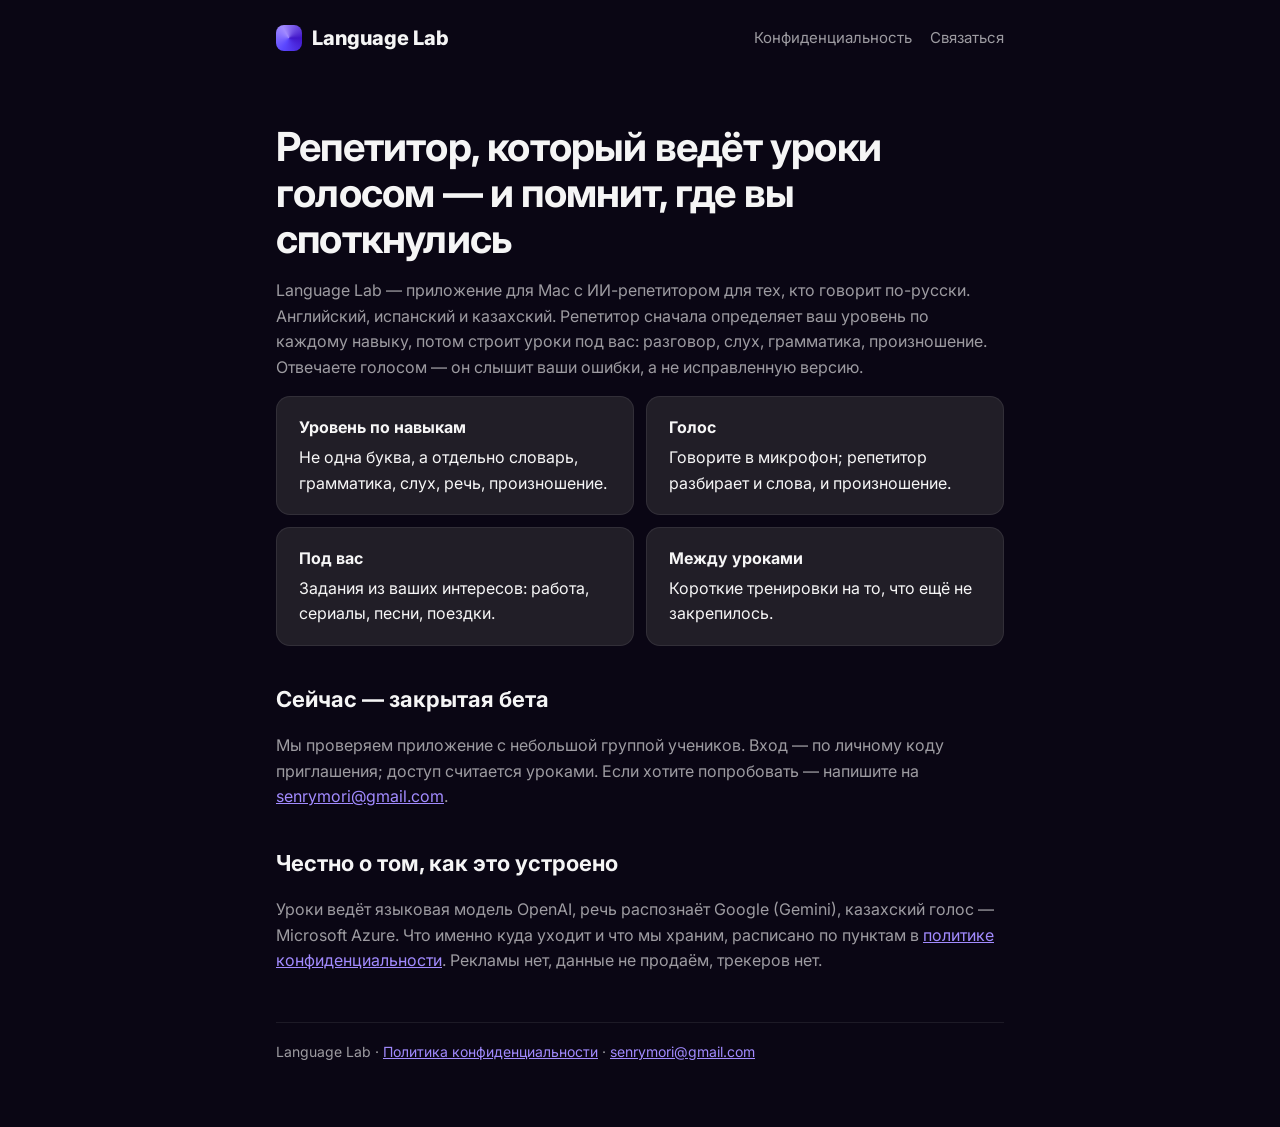
==== site/index.html @ 1368e7fe "Pages in site/ served by Cloudflare on langlab.uk (wrangler deploy): icon, link preview, 404, Google" ====
<!doctype html>
<html lang="ru">
<head>
<meta charset="utf-8">
<meta name="viewport" content="width=device-width, initial-scale=1">
<title>Language Lab — репетитор английского, испанского и казахского</title>
<meta name="description" content="Language Lab — приложение с ИИ-репетитором для тех, кто говорит по-русски: английский, испанский и казахский. Закрытая бета по приглашениям.">
<meta property="og:title" content="Language Lab">
<meta property="og:description" content="ИИ-репетитор английского, испанского и казахского для тех, кто говорит по-русски. Закрытая бета.">
<meta property="og:url" content="https://langlab.uk/">
<meta property="og:type" content="website">
<meta name="theme-color" content="#0a0614">
<link rel="icon" href="/favicon.svg" type="image/svg+xml">
<link rel="preconnect" href="https://fonts.googleapis.com">
<link href="https://fonts.googleapis.com/css2?family=Inter:wght@400;600;800&display=swap" rel="stylesheet">
<link rel="stylesheet" href="/style.css">
</head>
<body>
<div class="wrap">
<header><a class="logo" href="/"><i></i>Language Lab</a><nav><a href="/privacy">Конфиденциальность</a><a href="mailto:senrymori@gmail.com">Связаться</a></nav></header>

<h1>Репетитор, который ведёт уроки голосом — и помнит, где вы споткнулись</h1>
<p>Language Lab — приложение для Mac с ИИ-репетитором для тех, кто говорит по-русски. Английский, испанский и казахский.
Репетитор сначала определяет ваш уровень по каждому навыку, потом строит уроки под вас: разговор, слух, грамматика,
произношение. Отвечаете голосом — он слышит ваши ошибки, а не исправленную версию.</p>

<div class="grid">
  <div class="card"><b>Уровень по навыкам</b>Не одна буква, а отдельно словарь, грамматика, слух, речь, произношение.</div>
  <div class="card"><b>Голос</b>Говорите в микрофон; репетитор разбирает и слова, и произношение.</div>
  <div class="card"><b>Под вас</b>Задания из ваших интересов: работа, сериалы, песни, поездки.</div>
  <div class="card"><b>Между уроками</b>Короткие тренировки на то, что ещё не закрепилось.</div>
</div>

<h2>Сейчас — закрытая бета</h2>
<p>Мы проверяем приложение с небольшой группой учеников. Вход — по личному коду приглашения; доступ считается уроками.
Если хотите попробовать — напишите на <a href="mailto:senrymori@gmail.com">senrymori@gmail.com</a>.</p>

<h2>Честно о том, как это устроено</h2>
<p>Уроки ведёт языковая модель OpenAI, речь распознаёт Google (Gemini), казахский голос — Microsoft Azure.
Что именно куда уходит и что мы храним, расписано по пунктам в <a href="/privacy">политике конфиденциальности</a>.
Рекламы нет, данные не продаём, трекеров нет.</p>

<footer>Language Lab · <a href="/privacy">Политика конфиденциальности</a> · <a href="mailto:senrymori@gmail.com">senrymori@gmail.com</a></footer>
</div>
</body>
</html>
---- style.css ----
:root { --bg: #0a0614; --card: rgba(59, 58, 62, .48); --line: rgba(255, 255, 255, .08); --text: rgba(255, 255, 255, .96);
  --muted: rgba(255, 255, 255, .6); --accent: #4116c9; --accent-hi: #5b47ff; }
* { box-sizing: border-box; }
body { margin: 0; background: var(--bg); color: var(--text); font: 16px/1.6 Inter, -apple-system, BlinkMacSystemFont, sans-serif; }
a { color: #a28bff; }
.wrap { max-width: 760px; margin: 0 auto; padding: 0 16px 64px; }
header { display: flex; align-items: center; justify-content: space-between; padding: 22px 0; }
.logo { display: flex; align-items: center; gap: 10px; font-weight: 800; font-size: 20px; color: var(--text); text-decoration: none; }
.logo i { width: 26px; height: 26px; border-radius: 8px; background: conic-gradient(from 210deg, #5b47ff, #a28bff, #4116c9, #5b47ff); }
nav a { color: var(--muted); text-decoration: none; margin-left: 18px; font-size: 15px; }
nav a:hover { color: var(--text); }
h1 { font-size: 40px; line-height: 1.15; letter-spacing: -.02em; margin: 48px 0 16px; }
h2 { font-size: 22px; margin: 36px 0 10px; }
p, li { color: var(--muted); }
strong { color: var(--text); font-weight: 600; }
.card { background: var(--card); border: 1px solid var(--line); border-radius: 14px; padding: 18px 22px; margin: 14px 0; }
.grid { display: grid; grid-template-columns: repeat(2, 1fr); gap: 12px; }
.grid .card { margin: 0; }
.grid .card b { display: block; color: var(--text); margin-bottom: 4px; }
table { width: 100%; border-collapse: collapse; font-size: 15px; }
th, td { text-align: left; vertical-align: top; padding: 10px 8px; border-top: 1px solid var(--line); }
th { color: var(--text); font-weight: 600; }
td { color: var(--muted); }
.table { overflow-x: auto; }
footer { margin-top: 48px; color: var(--muted); font-size: 14px; border-top: 1px solid var(--line); padding-top: 18px; }
::-webkit-scrollbar { width: 10px; height: 10px; background: transparent; }
::-webkit-scrollbar-thumb { background: rgba(255, 255, 255, .14); border-radius: 10px; border: 3px solid transparent; background-clip: padding-box; }
@media (max-width: 560px) { h1 { font-size: 30px; } nav a { margin-left: 12px; } .grid { grid-template-columns: 1fr; } }
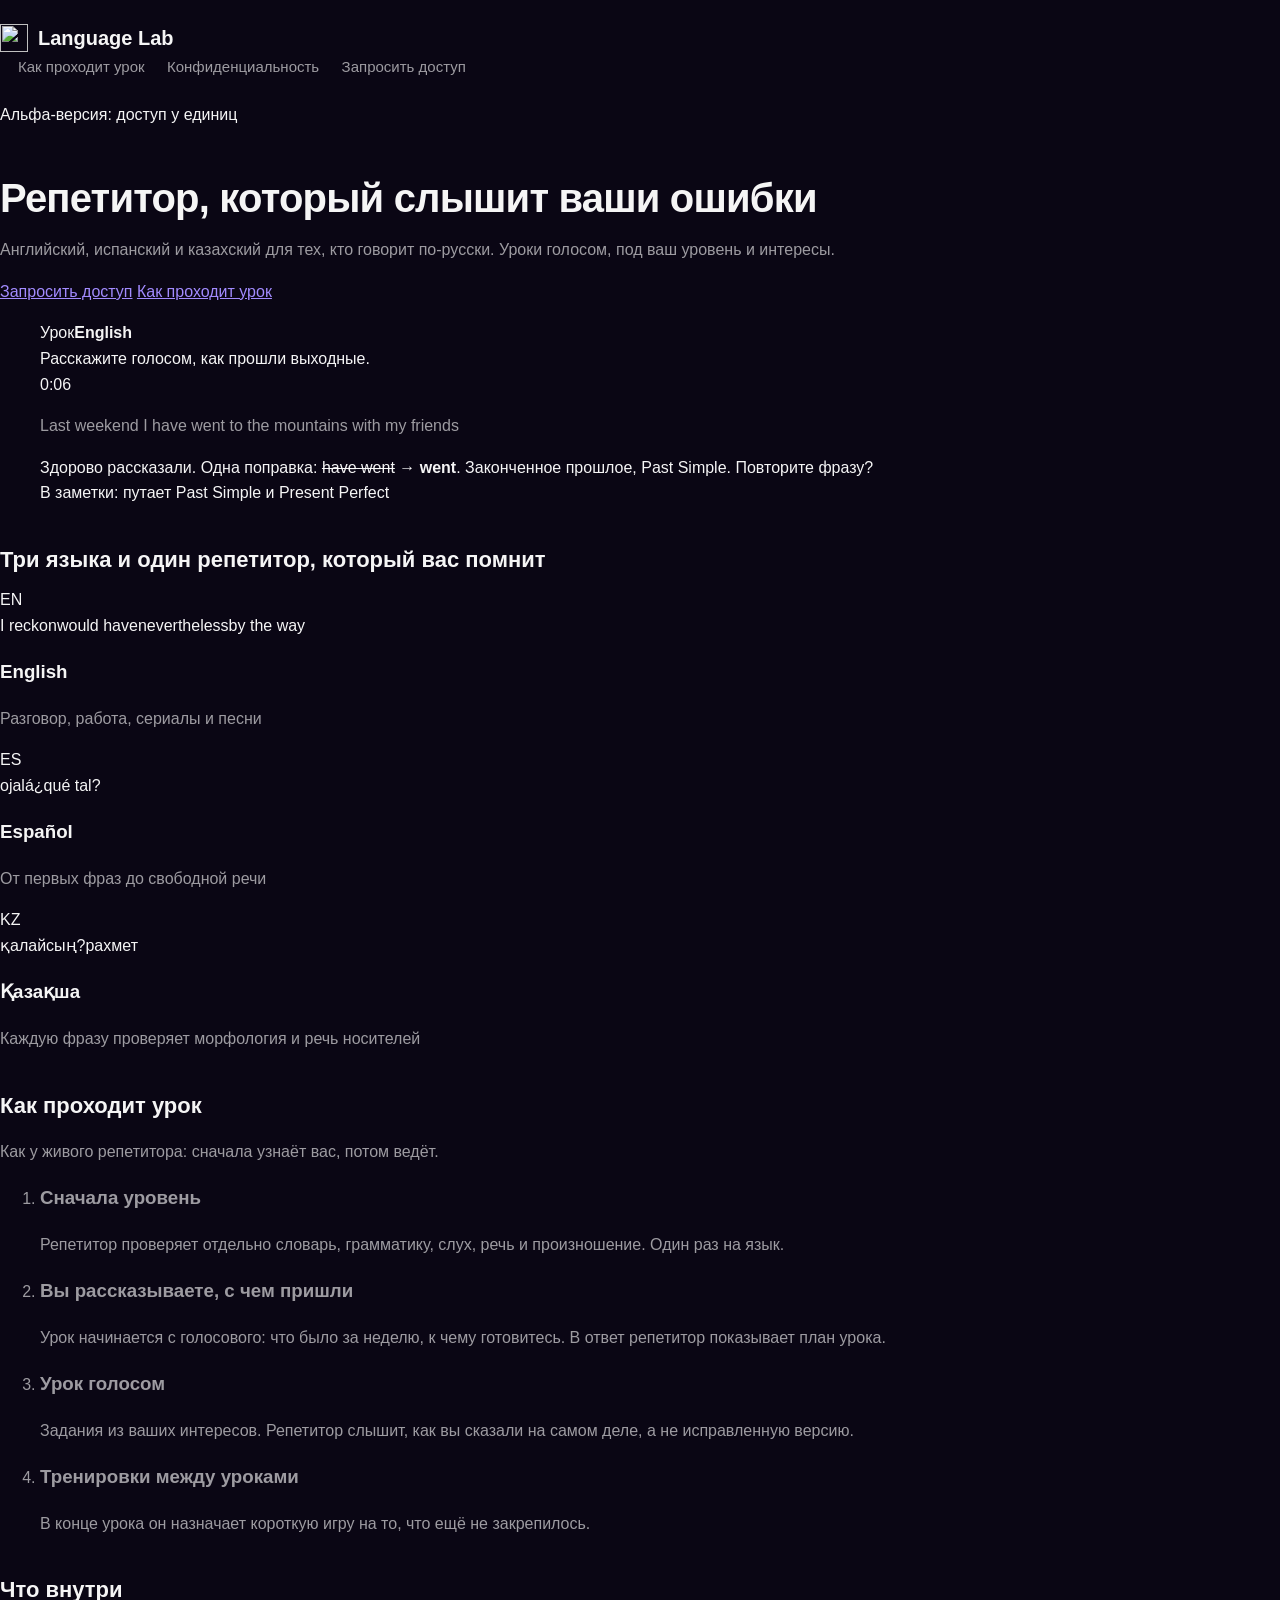
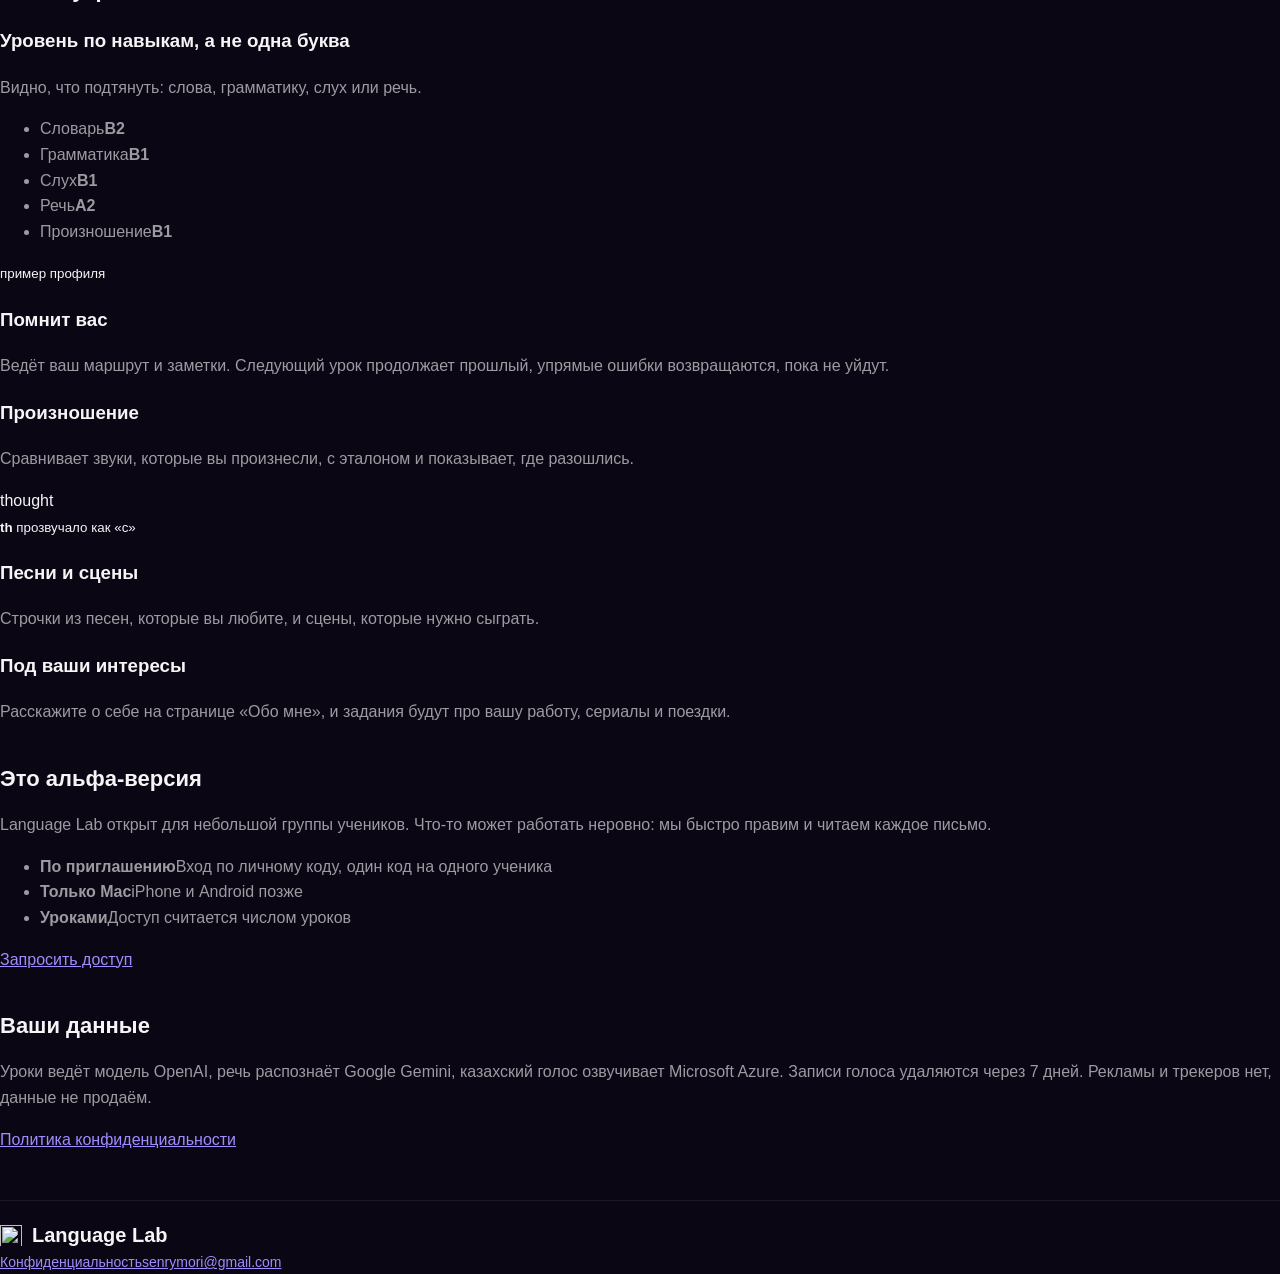
==== commit 78893c68: "Landing: hero with a lesson playing (the tutor hears the error and corrects it), language posters as" ====
--- a/site/index.html
+++ b/site/index.html
@@ -3,44 +3,142 @@
 <head>
 <meta charset="utf-8">
 <meta name="viewport" content="width=device-width, initial-scale=1">
-<title>Language Lab — репетитор английского, испанского и казахского</title>
-<meta name="description" content="Language Lab — приложение с ИИ-репетитором для тех, кто говорит по-русски: английский, испанский и казахский. Закрытая бета по приглашениям.">
+<title>Language Lab: репетитор английского, испанского и казахского</title>
+<meta name="description" content="ИИ-репетитор английского, испанского и казахского для тех, кто говорит по-русски. Уроки голосом под ваш уровень. Альфа-версия, доступ по приглашениям.">
 <meta property="og:title" content="Language Lab">
-<meta property="og:description" content="ИИ-репетитор английского, испанского и казахского для тех, кто говорит по-русски. Закрытая бета.">
+<meta property="og:description" content="Репетитор, который слышит ваши ошибки. Английский, испанский и казахский для тех, кто говорит по-русски. Альфа-версия.">
 <meta property="og:url" content="https://langlab.uk/">
 <meta property="og:type" content="website">
 <meta name="theme-color" content="#0a0614">
 <link rel="icon" href="/favicon.svg" type="image/svg+xml">
-<link rel="preconnect" href="https://fonts.googleapis.com">
-<link href="https://fonts.googleapis.com/css2?family=Inter:wght@400;600;800&display=swap" rel="stylesheet">
+<link rel="preload" href="/fonts/inter-cyrillic.woff2" as="font" type="font/woff2" crossorigin>
 <link rel="stylesheet" href="/style.css">
+<script type="module" src="/main.js"></script>
 </head>
 <body>
-<div class="wrap">
-<header><a class="logo" href="/"><i></i>Language Lab</a><nav><a href="/privacy">Конфиденциальность</a><a href="mailto:senrymori@gmail.com">Связаться</a></nav></header>
+<header class="bar">
+  <div class="bar-in">
+    <a class="logo" href="/"><img src="/favicon.svg" alt="" width="28" height="28">Language Lab</a>
+    <nav>
+      <a href="#lesson">Как проходит урок</a>
+      <a href="/privacy">Конфиденциальность</a>
+      <a class="btn btn-sm" href="mailto:senrymori@gmail.com?subject=Language%20Lab%3A%20%D0%B4%D0%BE%D1%81%D1%82%D1%83%D0%BF">Запросить доступ</a>
+    </nav>
+  </div>
+</header>
 
-<h1>Репетитор, который ведёт уроки голосом — и помнит, где вы споткнулись</h1>
-<p>Language Lab — приложение для Mac с ИИ-репетитором для тех, кто говорит по-русски. Английский, испанский и казахский.
-Репетитор сначала определяет ваш уровень по каждому навыку, потом строит уроки под вас: разговор, слух, грамматика,
-произношение. Отвечаете голосом — он слышит ваши ошибки, а не исправленную версию.</p>
+<main>
+<section class="hero">
+  <div class="aurora" aria-hidden="true"><i></i><i></i></div>
+  <div class="hero-in">
+    <div class="hero-copy">
+      <span class="pill">Альфа-версия: доступ у единиц</span>
+      <h1>Репетитор, который слышит ваши&nbsp;ошибки</h1>
+      <p class="lead">Английский, испанский и казахский для тех, кто говорит по-русски. Уроки голосом, под ваш уровень и интересы.</p>
+      <div class="ctas">
+        <a class="btn" href="mailto:senrymori@gmail.com?subject=Language%20Lab%3A%20%D0%B4%D0%BE%D1%81%D1%82%D1%83%D0%BF">Запросить доступ</a>
+        <a class="btn btn-ghost" href="#lesson">Как проходит урок</a>
+      </div>
+    </div>
 
-<div class="grid">
-  <div class="card"><b>Уровень по навыкам</b>Не одна буква, а отдельно словарь, грамматика, слух, речь, произношение.</div>
-  <div class="card"><b>Голос</b>Говорите в микрофон; репетитор разбирает и слова, и произношение.</div>
-  <div class="card"><b>Под вас</b>Задания из ваших интересов: работа, сериалы, песни, поездки.</div>
-  <div class="card"><b>Между уроками</b>Короткие тренировки на то, что ещё не закрепилось.</div>
-</div>
+    <figure class="demo" aria-label="Фрагмент урока: ученик отвечает голосом, репетитор поправляет ошибку">
+      <div class="demo-top"><span>Урок</span><b>English</b></div>
+      <div class="msg tutor" data-s="1">Расскажите голосом, как прошли выходные.</div>
+      <div class="msg me" data-s="2">
+        <div class="voice"><span class="mic"></span><span class="wave"></span><span class="dur">0:06</span></div>
+        <p class="said">Last weekend I <span class="err">have went</span> to the mountains with my friends</p>
+      </div>
+      <div class="msg tutor" data-s="3">Здорово рассказали. Одна поправка: <s>have went</s> → <b>went</b>. Законченное прошлое, Past Simple. Повторите фразу?</div>
+      <div class="note" data-s="4">В заметки: путает Past Simple и Present Perfect</div>
+    </figure>
+  </div>
+</section>
 
-<h2>Сейчас — закрытая бета</h2>
-<p>Мы проверяем приложение с небольшой группой учеников. Вход — по личному коду приглашения; доступ считается уроками.
-Если хотите попробовать — напишите на <a href="mailto:senrymori@gmail.com">senrymori@gmail.com</a>.</p>
+<section class="langs" data-reveal>
+  <h2>Три языка и один репетитор, который вас помнит</h2>
+  <div class="posters">
+    <article class="poster big" data-lang="en">
+      <div class="poster-art"></div><div class="poster-word">EN</div>
+      <div class="poster-cloud"><span style="left:6%;top:24%">I reckon</span><span style="left:44%;top:14%">would have</span><span style="left:20%;top:52%">nevertheless</span><span style="left:62%;top:44%">by the way</span></div>
+      <div class="poster-body"><h3>English</h3><p>Разговор, работа, сериалы и песни</p></div>
+    </article>
+    <article class="poster" data-lang="es">
+      <div class="poster-art"></div><div class="poster-word">ES</div>
+      <div class="poster-cloud"><span style="left:8%;top:22%">ojalá</span><span style="left:46%;top:40%">¿qué tal?</span></div>
+      <div class="poster-body"><h3>Español</h3><p>От первых фраз до свободной речи</p></div>
+    </article>
+    <article class="poster" data-lang="kk">
+      <div class="poster-art"></div><div class="poster-word">KZ</div>
+      <div class="poster-cloud"><span style="left:8%;top:22%">қалайсың?</span><span style="left:50%;top:40%">рахмет</span></div>
+      <div class="poster-body"><h3>Қазақша</h3><p>Каждую фразу проверяет морфология и речь носителей</p></div>
+    </article>
+  </div>
+</section>
 
-<h2>Честно о том, как это устроено</h2>
-<p>Уроки ведёт языковая модель OpenAI, речь распознаёт Google (Gemini), казахский голос — Microsoft Azure.
-Что именно куда уходит и что мы храним, расписано по пунктам в <a href="/privacy">политике конфиденциальности</a>.
-Рекламы нет, данные не продаём, трекеров нет.</p>
+<section class="lesson" id="lesson">
+  <div class="lesson-head">
+    <h2>Как проходит урок</h2>
+    <p>Как у живого репетитора: сначала узнаёт вас, потом ведёт.</p>
+  </div>
+  <ol class="steps">
+    <li><h3>Сначала уровень</h3><p>Репетитор проверяет отдельно словарь, грамматику, слух, речь и произношение. Один раз на язык.</p></li>
+    <li><h3>Вы рассказываете, с чем пришли</h3><p>Урок начинается с голосового: что было за неделю, к чему готовитесь. В ответ репетитор показывает план урока.</p></li>
+    <li><h3>Урок голосом</h3><p>Задания из ваших интересов. Репетитор слышит, как вы сказали на самом деле, а не исправленную версию.</p></li>
+    <li><h3>Тренировки между уроками</h3><p>В конце урока он назначает короткую игру на то, что ещё не закрепилось.</p></li>
+  </ol>
+</section>
 
-<footer>Language Lab · <a href="/privacy">Политика конфиденциальности</a> · <a href="mailto:senrymori@gmail.com">senrymori@gmail.com</a></footer>
-</div>
+<section class="bento" data-reveal>
+  <h2>Что внутри</h2>
+  <div class="cells">
+    <div class="cell skills">
+      <h3>Уровень по навыкам, а не одна буква</h3>
+      <p>Видно, что подтянуть: слова, грамматику, слух или речь.</p>
+      <ul class="levels" aria-label="Пример профиля ученика">
+        <li><span>Словарь</span><b>B2</b></li>
+        <li><span>Грамматика</span><b>B1</b></li>
+        <li><span>Слух</span><b>B1</b></li>
+        <li><span>Речь</span><b>A2</b></li>
+        <li><span>Произношение</span><b>B1</b></li>
+      </ul>
+      <small>пример профиля</small>
+    </div>
+    <div class="cell"><h3>Помнит вас</h3><p>Ведёт ваш маршрут и заметки. Следующий урок продолжает прошлый, упрямые ошибки возвращаются, пока не уйдут.</p></div>
+    <div class="cell pron">
+      <h3>Произношение</h3><p>Сравнивает звуки, которые вы произнесли, с эталоном и показывает, где разошлись.</p>
+      <div class="word"><span class="miss">th</span>ought</div>
+      <small><b>th</b> прозвучало как «с»</small>
+    </div>
+    <div class="cell songs"><h3>Песни и сцены</h3><p>Строчки из песен, которые вы любите, и сцены, которые нужно сыграть.</p></div>
+    <div class="cell"><h3>Под ваши интересы</h3><p>Расскажите о себе на странице «Обо мне», и задания будут про вашу работу, сериалы и поездки.</p></div>
+  </div>
+</section>
+
+<section class="alpha" data-reveal>
+  <div class="alpha-in">
+    <h2>Это альфа-версия</h2>
+    <p>Language Lab открыт для небольшой группы учеников. Что-то может работать неровно: мы быстро правим и читаем каждое письмо.</p>
+    <ul class="facts">
+      <li><b>По приглашению</b><span>Вход по личному коду, один код на одного ученика</span></li>
+      <li><b>Только Mac</b><span>iPhone и Android позже</span></li>
+      <li><b>Уроками</b><span>Доступ считается числом уроков</span></li>
+    </ul>
+    <a class="btn" href="mailto:senrymori@gmail.com?subject=Language%20Lab%3A%20%D0%B4%D0%BE%D1%81%D1%82%D1%83%D0%BF">Запросить доступ</a>
+  </div>
+</section>
+
+<section class="data" data-reveal>
+  <h2>Ваши данные</h2>
+  <p>Уроки ведёт модель OpenAI, речь распознаёт Google Gemini, казахский голос озвучивает Microsoft Azure. Записи голоса удаляются через 7 дней. Рекламы и трекеров нет, данные не продаём.</p>
+  <a class="more" href="/privacy">Политика конфиденциальности</a>
+</section>
+</main>
+
+<footer class="foot">
+  <div class="foot-in">
+    <a class="logo" href="/"><img src="/favicon.svg" alt="" width="22" height="22">Language Lab</a>
+    <span><a href="/privacy">Конфиденциальность</a><a href="mailto:senrymori@gmail.com">senrymori@gmail.com</a></span>
+  </div>
+</footer>
 </body>
 </html>
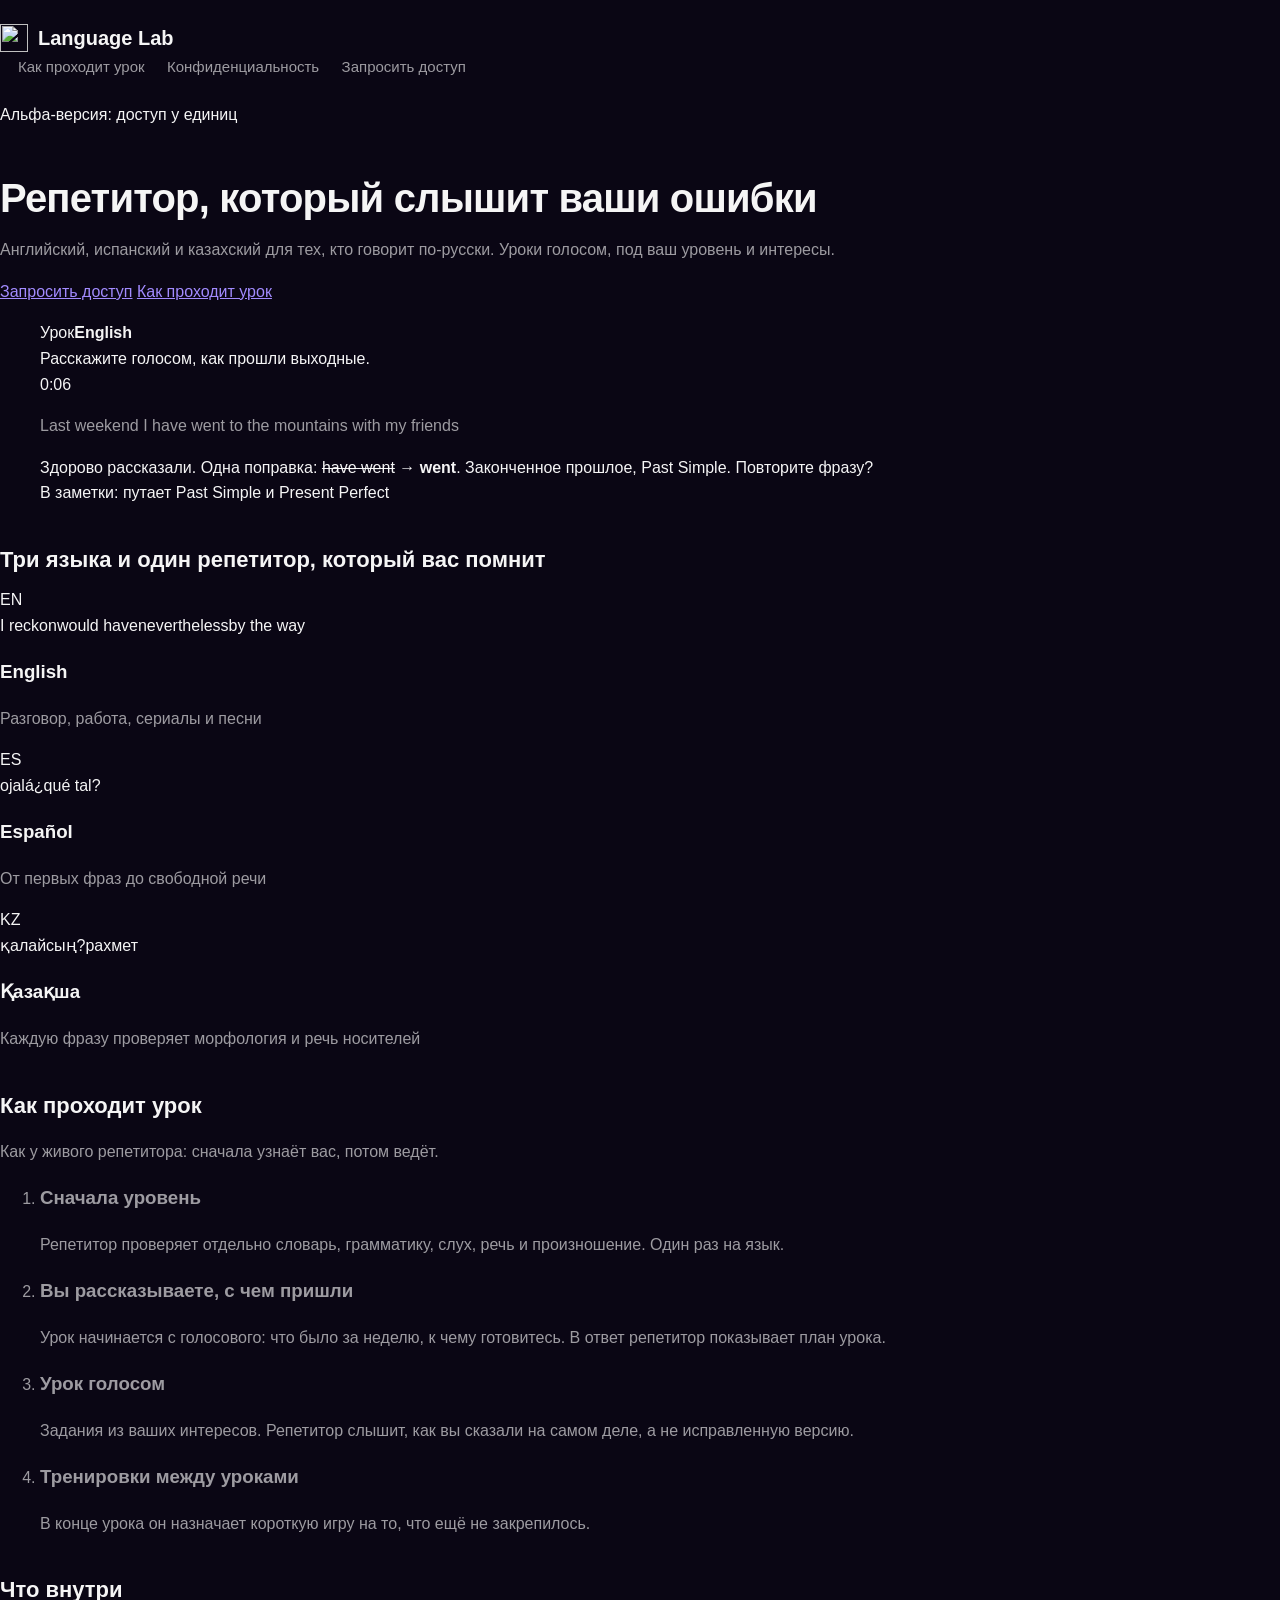
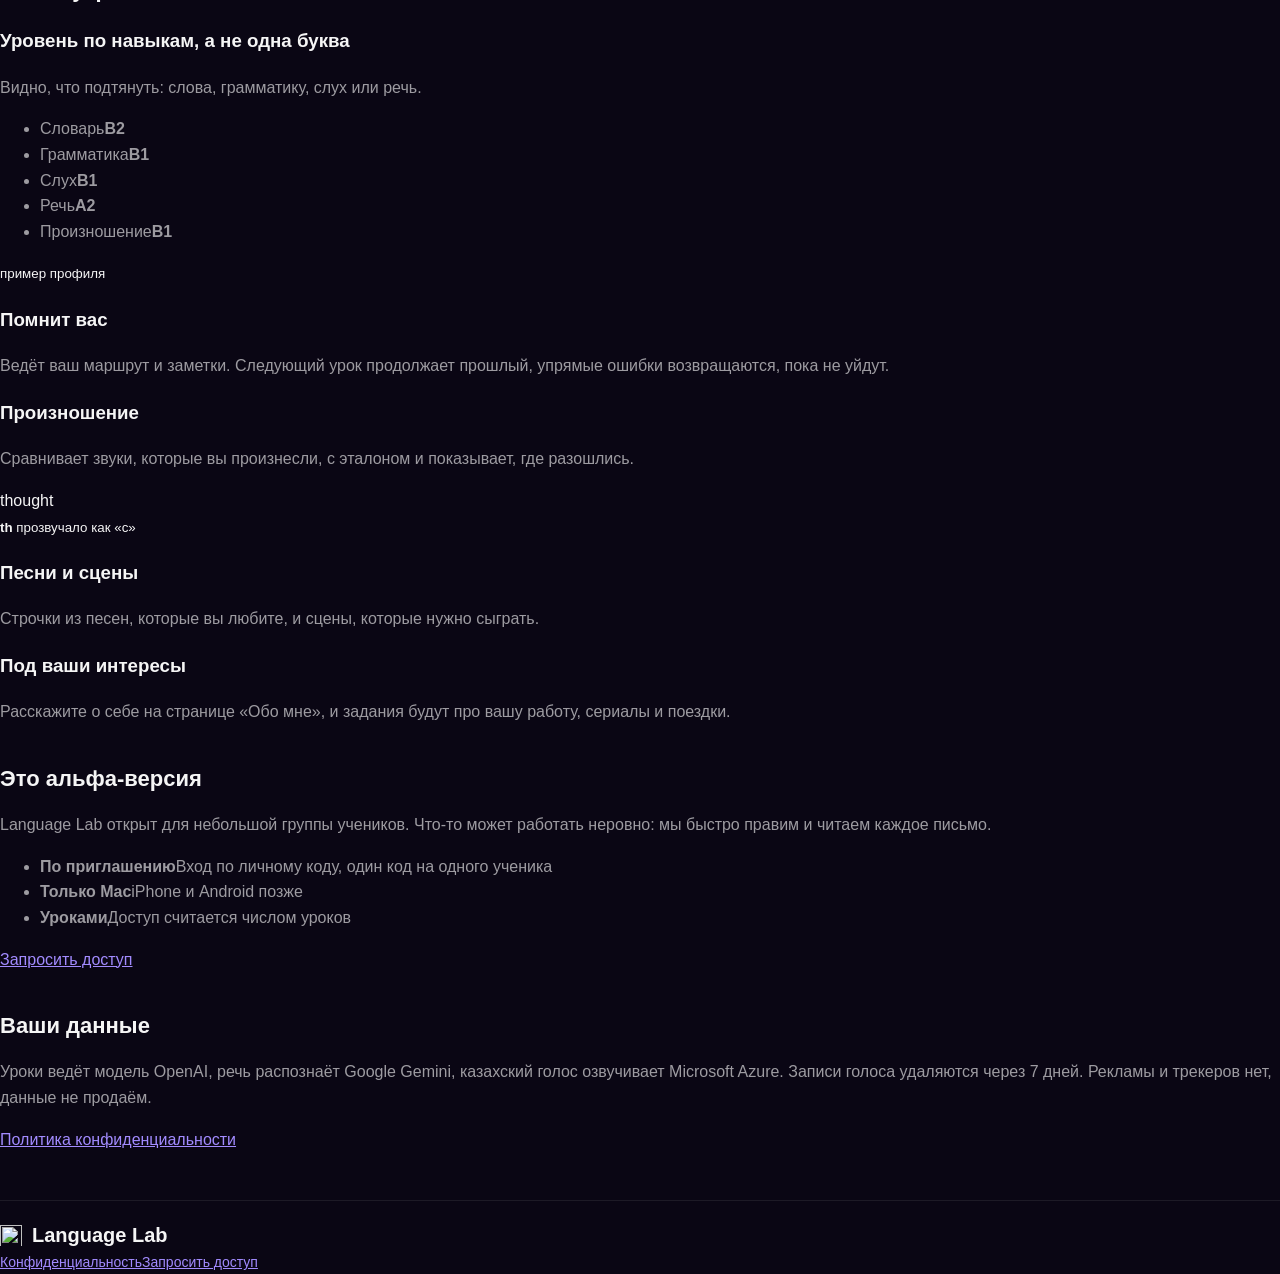
==== commit 7cec7443: "Access requests through a form on the site instead of the owner's address: the worker checks Turnsti" ====
--- a/site/index.html
+++ b/site/index.html
@@ -22,7 +22,7 @@
     <nav>
       <a href="#lesson">Как проходит урок</a>
       <a href="/privacy">Конфиденциальность</a>
-      <a class="btn btn-sm" href="mailto:senrymori@gmail.com?subject=Language%20Lab%3A%20%D0%B4%D0%BE%D1%81%D1%82%D1%83%D0%BF">Запросить доступ</a>
+      <a class="btn btn-sm" href="#access" data-access>Запросить доступ</a>
     </nav>
   </div>
 </header>
@@ -36,7 +36,7 @@
       <h1>Репетитор, который слышит ваши&nbsp;ошибки</h1>
       <p class="lead">Английский, испанский и казахский для тех, кто говорит по-русски. Уроки голосом, под ваш уровень и интересы.</p>
       <div class="ctas">
-        <a class="btn" href="mailto:senrymori@gmail.com?subject=Language%20Lab%3A%20%D0%B4%D0%BE%D1%81%D1%82%D1%83%D0%BF">Запросить доступ</a>
+        <a class="btn" href="#access" data-access>Запросить доступ</a>
         <a class="btn btn-ghost" href="#lesson">Как проходит урок</a>
       </div>
     </div>
@@ -123,7 +123,7 @@
       <li><b>Только Mac</b><span>iPhone и Android позже</span></li>
       <li><b>Уроками</b><span>Доступ считается числом уроков</span></li>
     </ul>
-    <a class="btn" href="mailto:senrymori@gmail.com?subject=Language%20Lab%3A%20%D0%B4%D0%BE%D1%81%D1%82%D1%83%D0%BF">Запросить доступ</a>
+    <a class="btn" href="#access" data-access>Запросить доступ</a>
   </div>
 </section>
 
@@ -137,8 +137,33 @@
 <footer class="foot">
   <div class="foot-in">
     <a class="logo" href="/"><img src="/favicon.svg" alt="" width="22" height="22">Language Lab</a>
-    <span><a href="/privacy">Конфиденциальность</a><a href="mailto:senrymori@gmail.com">senrymori@gmail.com</a></span>
+    <span><a href="/privacy">Конфиденциальность</a><a href="#access" data-access>Запросить доступ</a></span>
   </div>
 </footer>
+
+<dialog class="ask" id="access" aria-labelledby="ask-title">
+  <form class="ask-form" novalidate>
+    <button class="ask-x" type="button" value="close" aria-label="Закрыть">×</button>
+    <h2 id="ask-title">Запросить доступ</h2>
+    <p>Альфа открыта для небольшой группы. Расскажите о себе, и мы напишем на почту, когда появится место.</p>
+    <label>Как к вам обращаться<input name="name" autocomplete="name" maxlength="80" required></label>
+    <label>Почта<input name="email" type="email" autocomplete="email" maxlength="254" required></label>
+    <fieldset><legend>Какой язык</legend>
+      <label class="opt"><input type="radio" name="lang" value="en" required><span>Английский</span></label>
+      <label class="opt"><input type="radio" name="lang" value="es"><span>Испанский</span></label>
+      <label class="opt"><input type="radio" name="lang" value="kk"><span>Казахский</span></label>
+    </fieldset>
+    <label>Пара слов о себе <i>необязательно</i><textarea name="about" rows="3" maxlength="1000" placeholder="Уровень, зачем язык, что хочется уметь"></textarea></label>
+    <div class="ask-captcha"></div>
+    <p class="ask-err" role="alert" hidden></p>
+    <button class="btn" type="submit">Отправить заявку</button>
+    <small>Нажимая, вы соглашаетесь с <a href="/privacy">политикой конфиденциальности</a>.</small>
+  </form>
+  <div class="ask-done" hidden>
+    <h2>Заявка у нас</h2>
+    <p>Ответим на почту, которую вы указали. Обычно в течение нескольких дней.</p>
+    <button class="btn btn-ghost" type="button" value="close">Закрыть</button>
+  </div>
+</dialog>
 </body>
 </html>
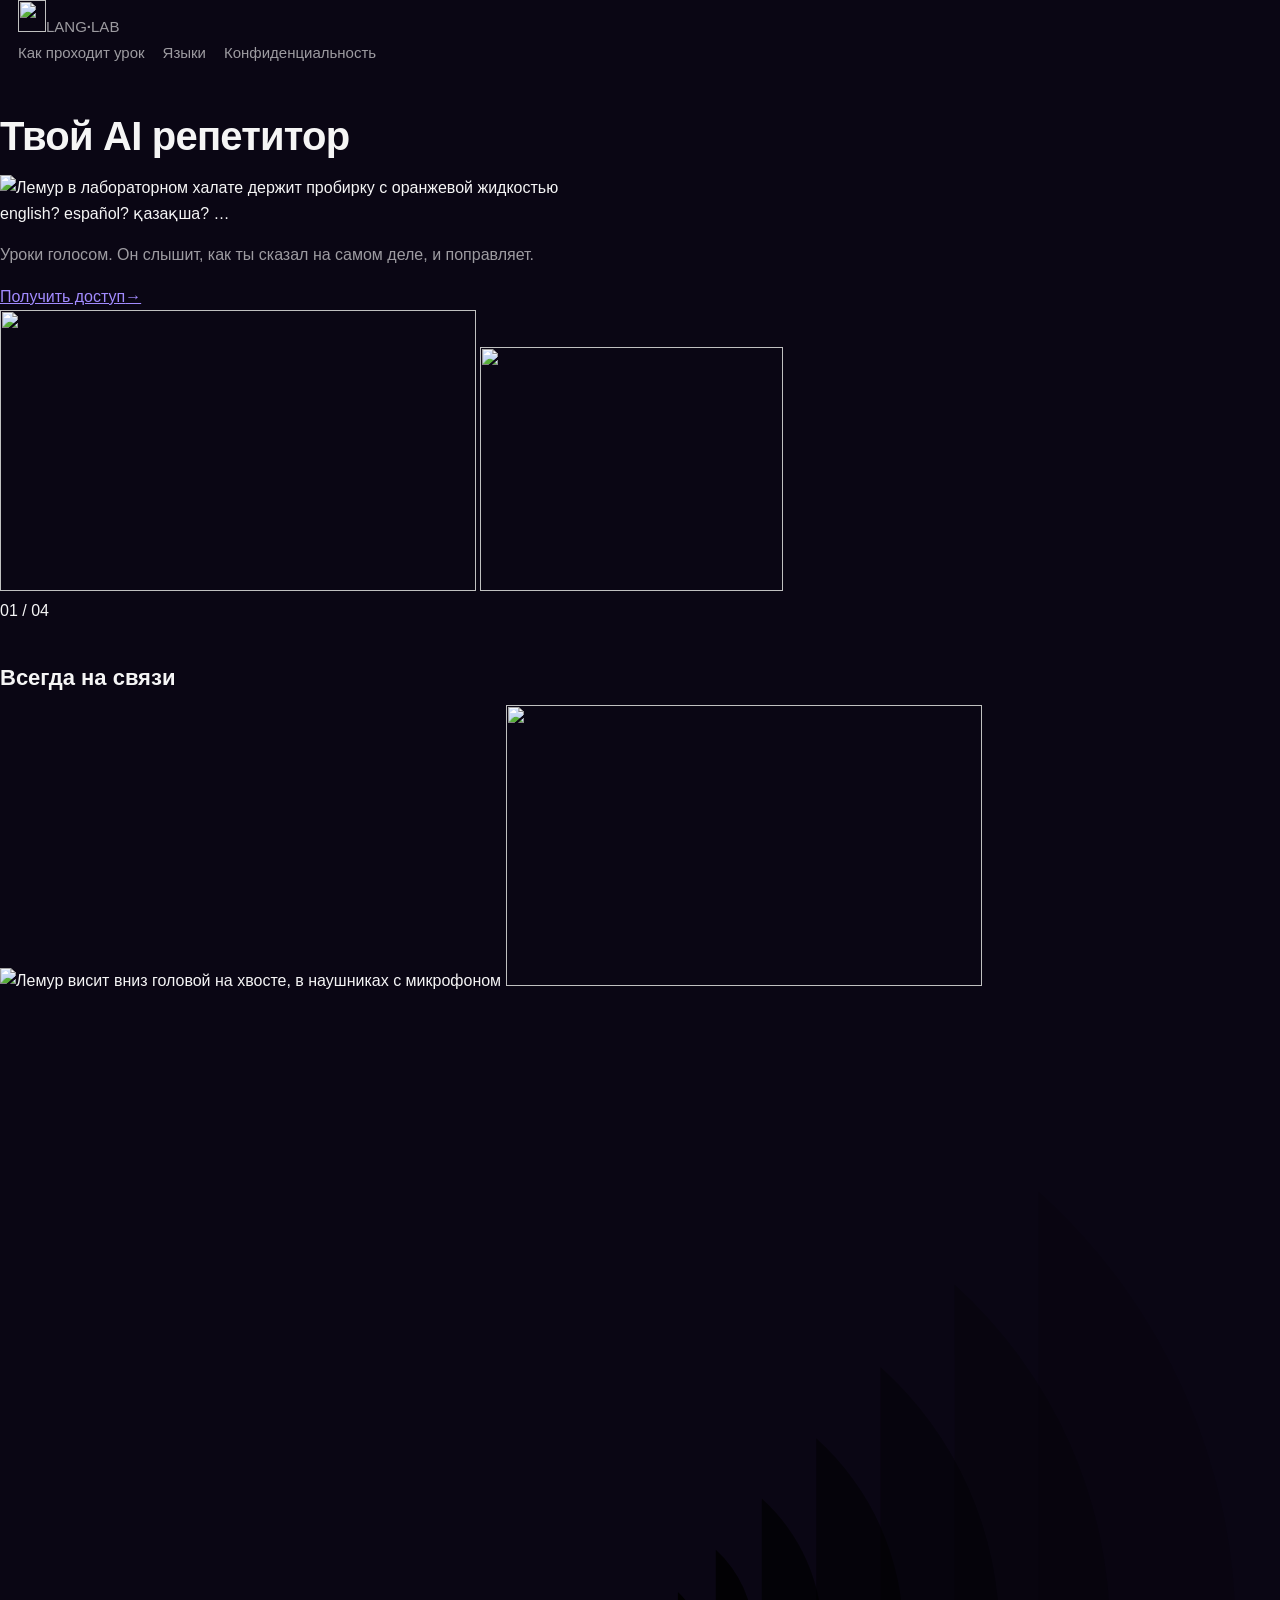
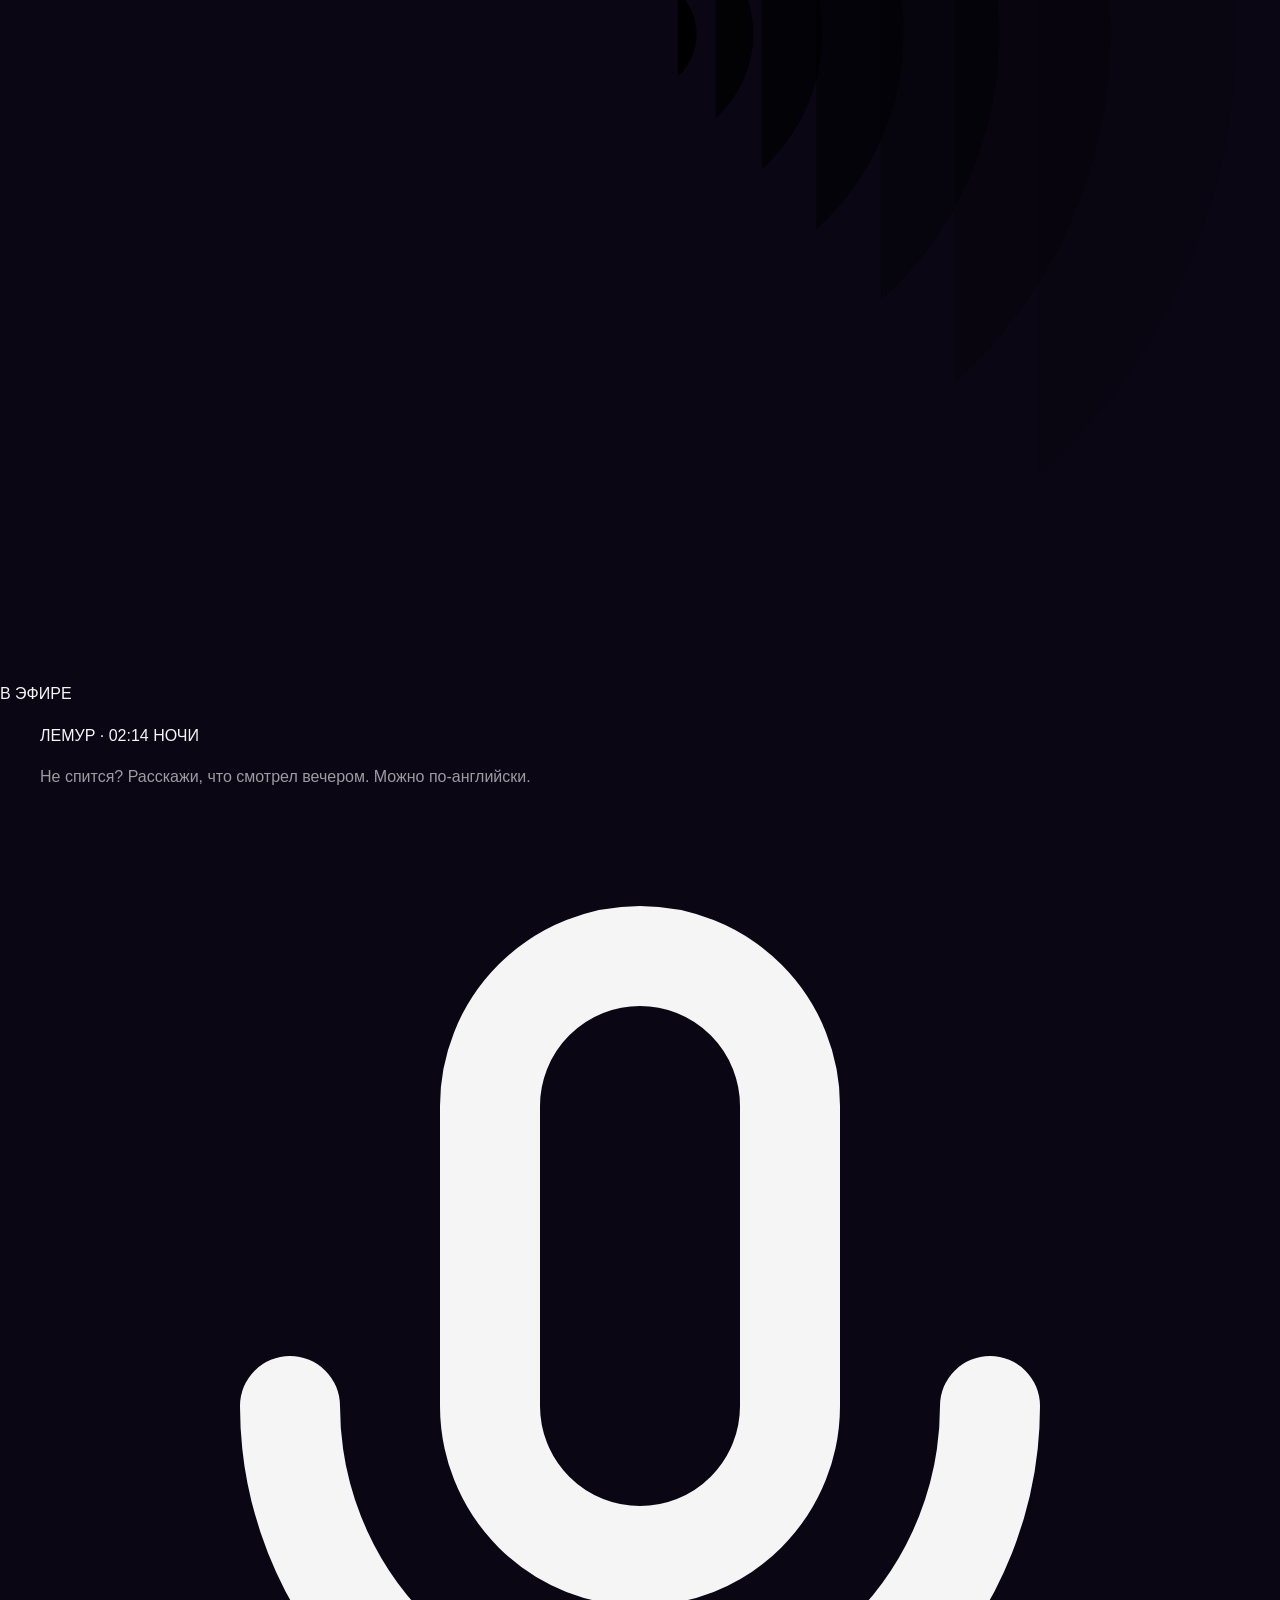
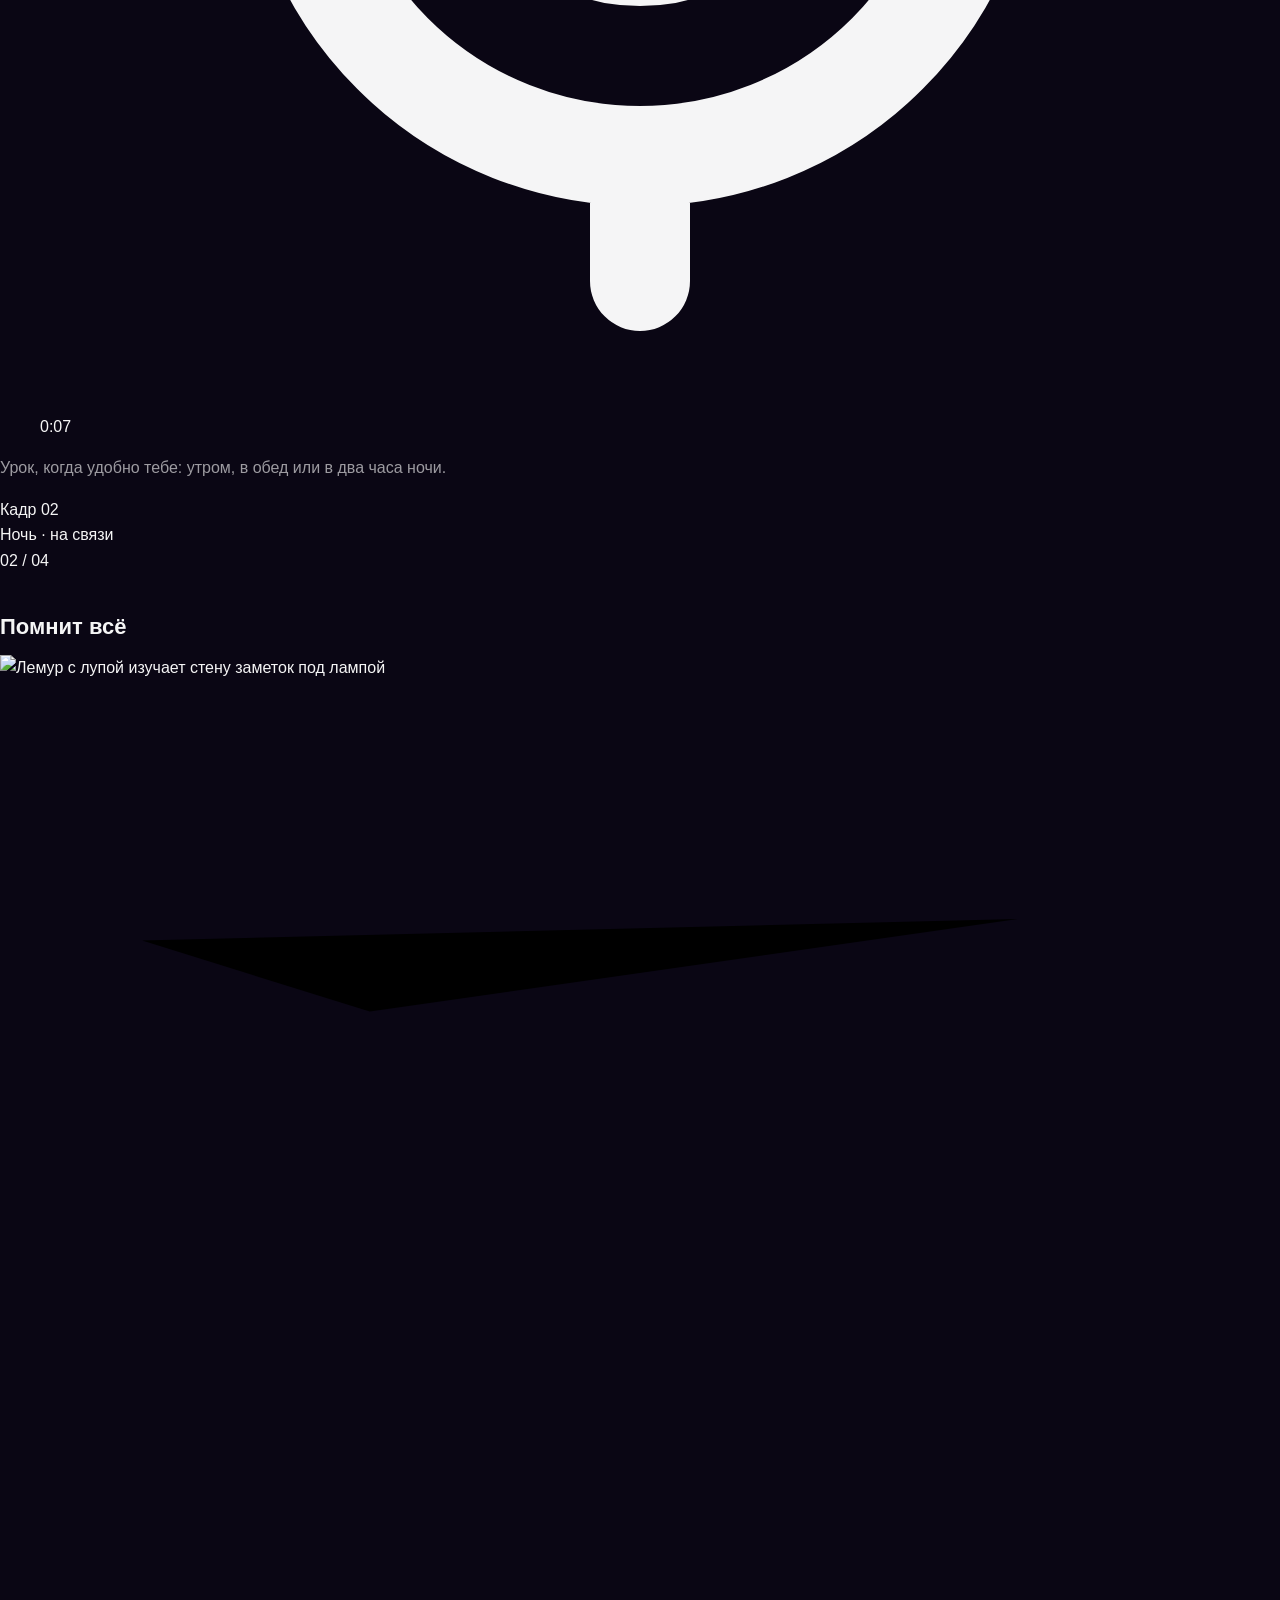
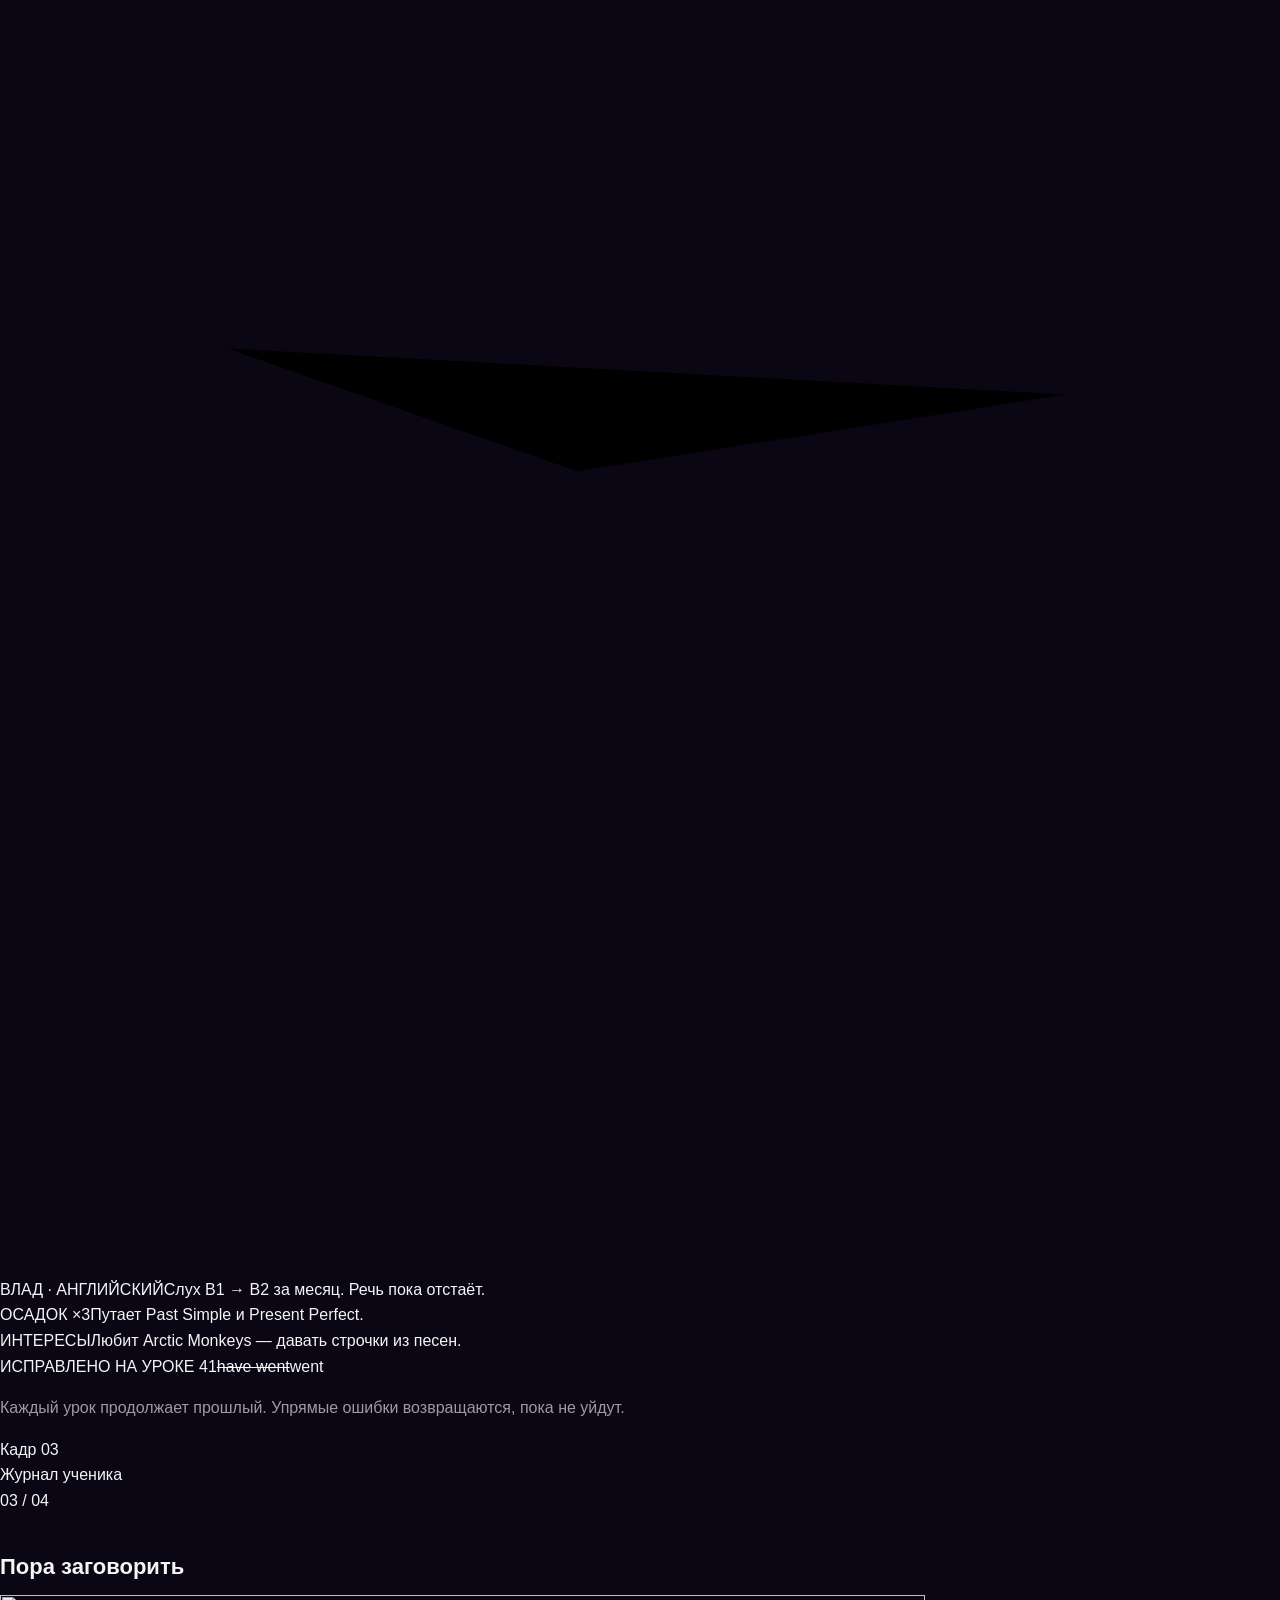
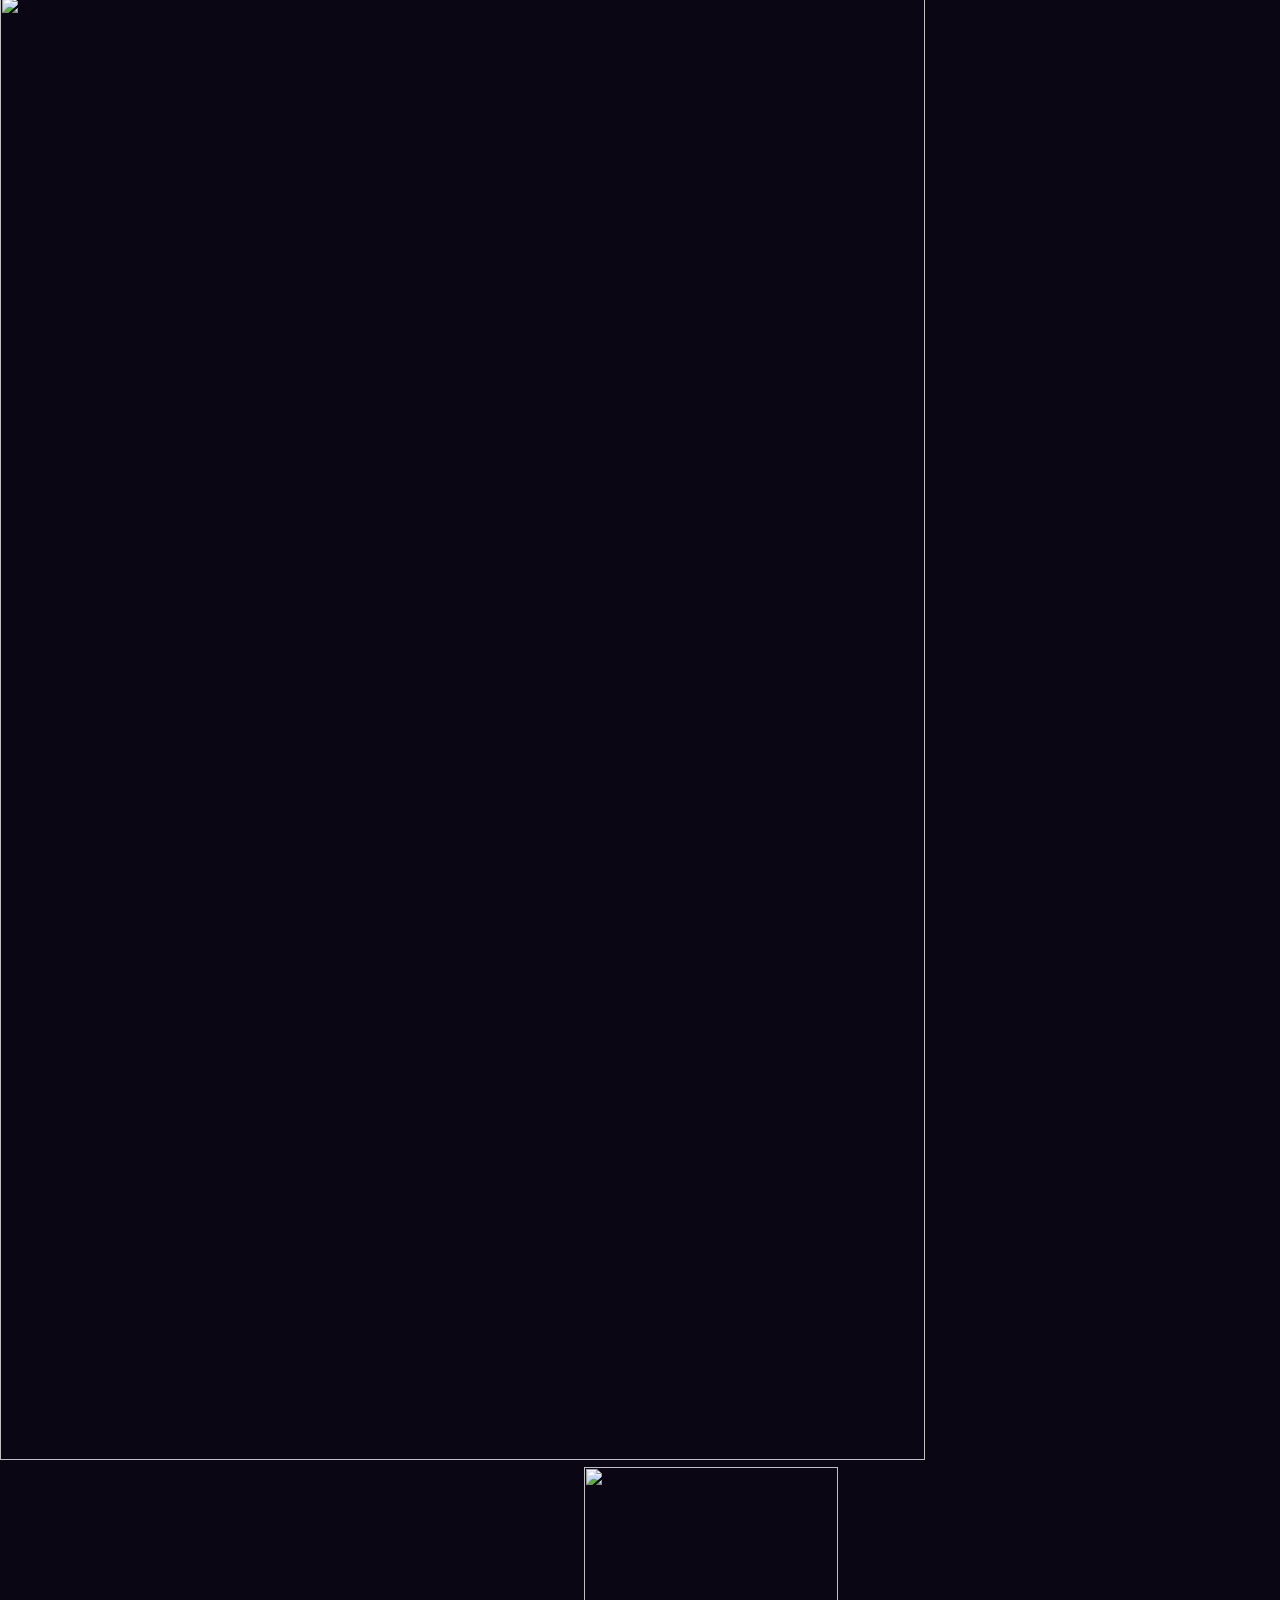
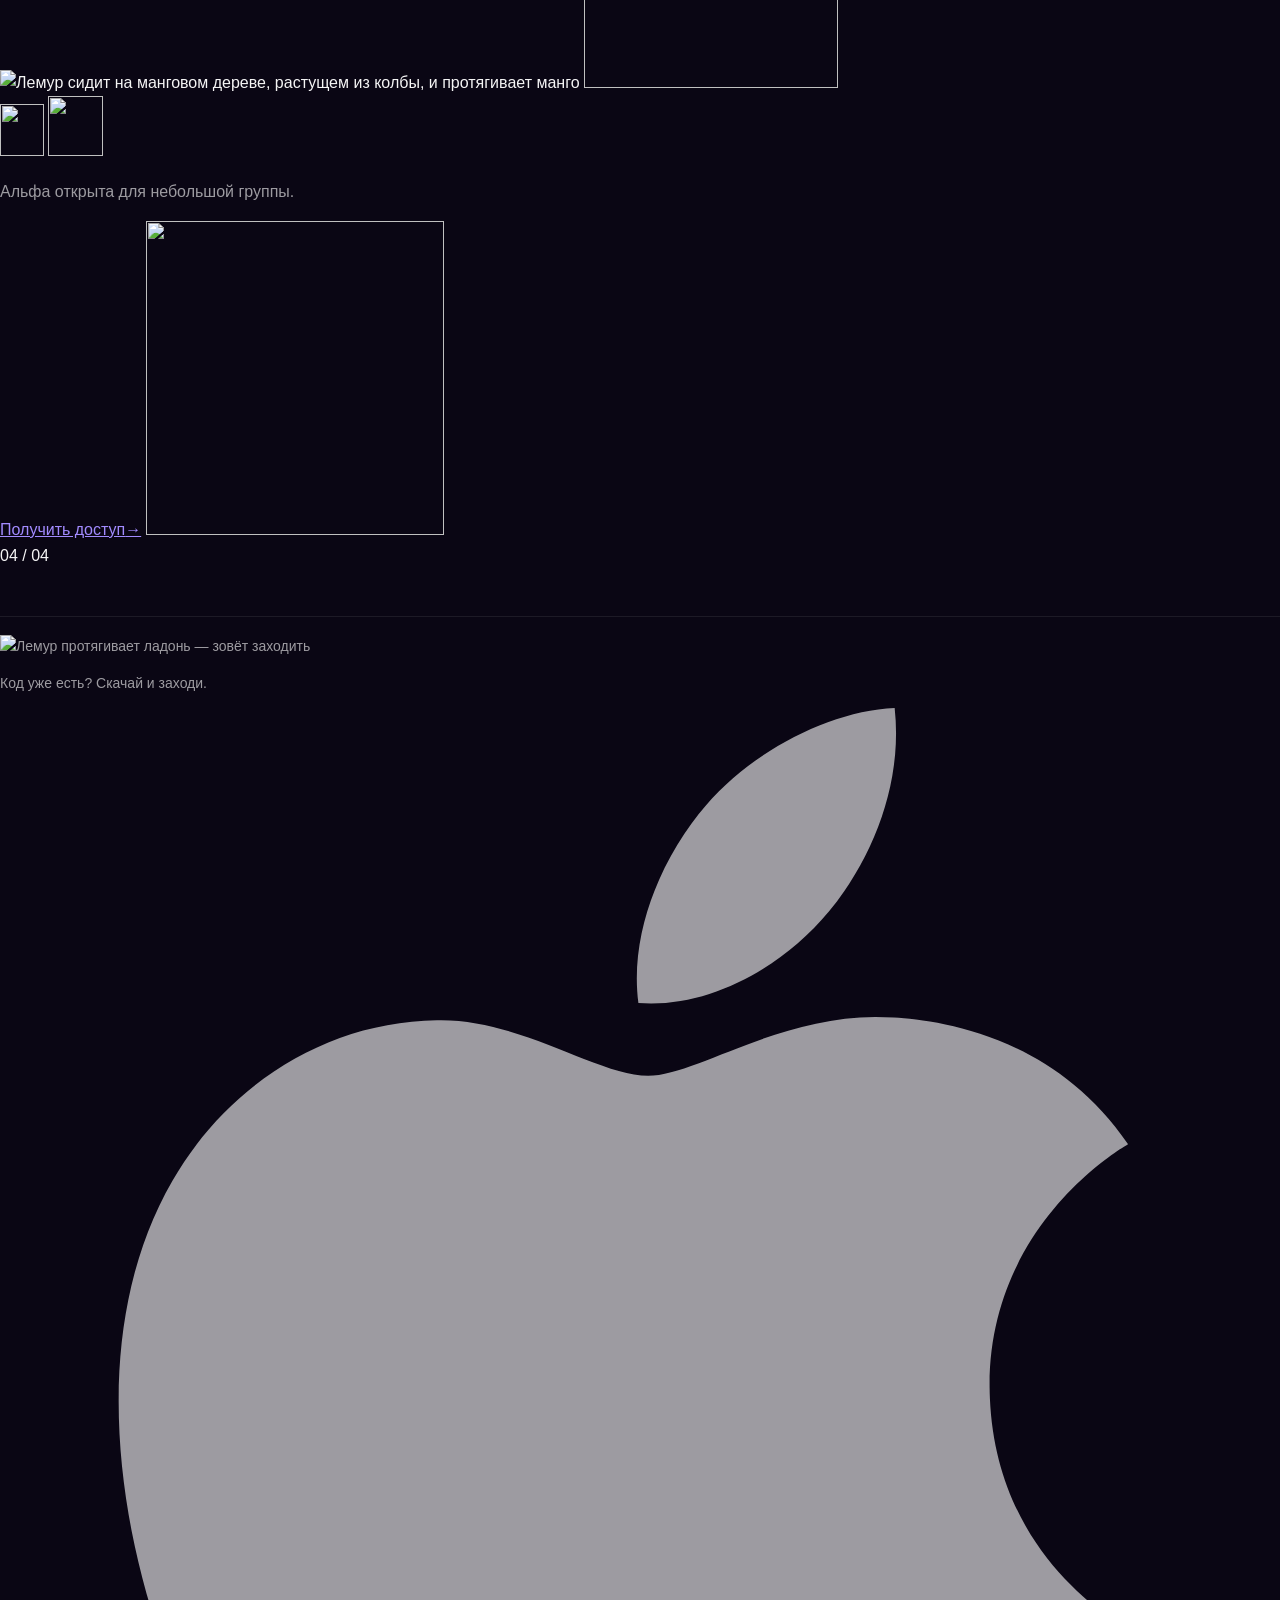
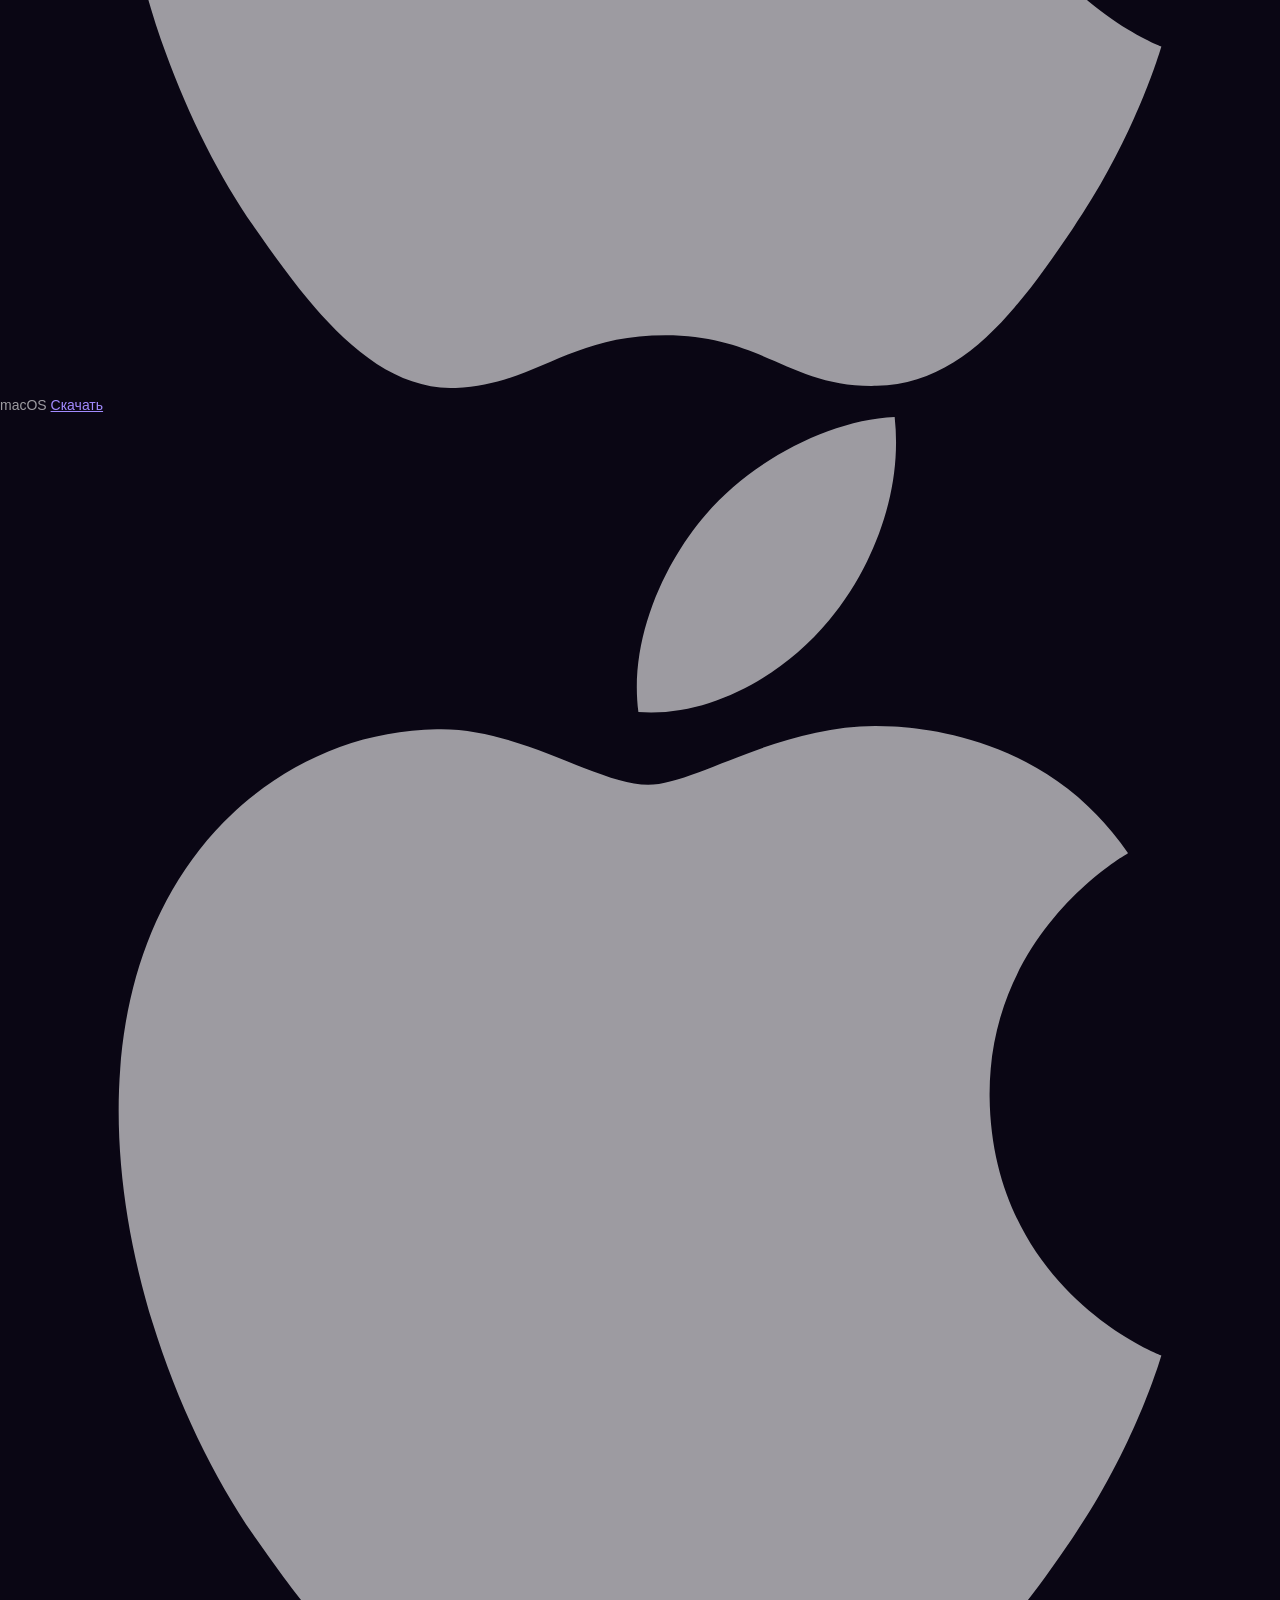
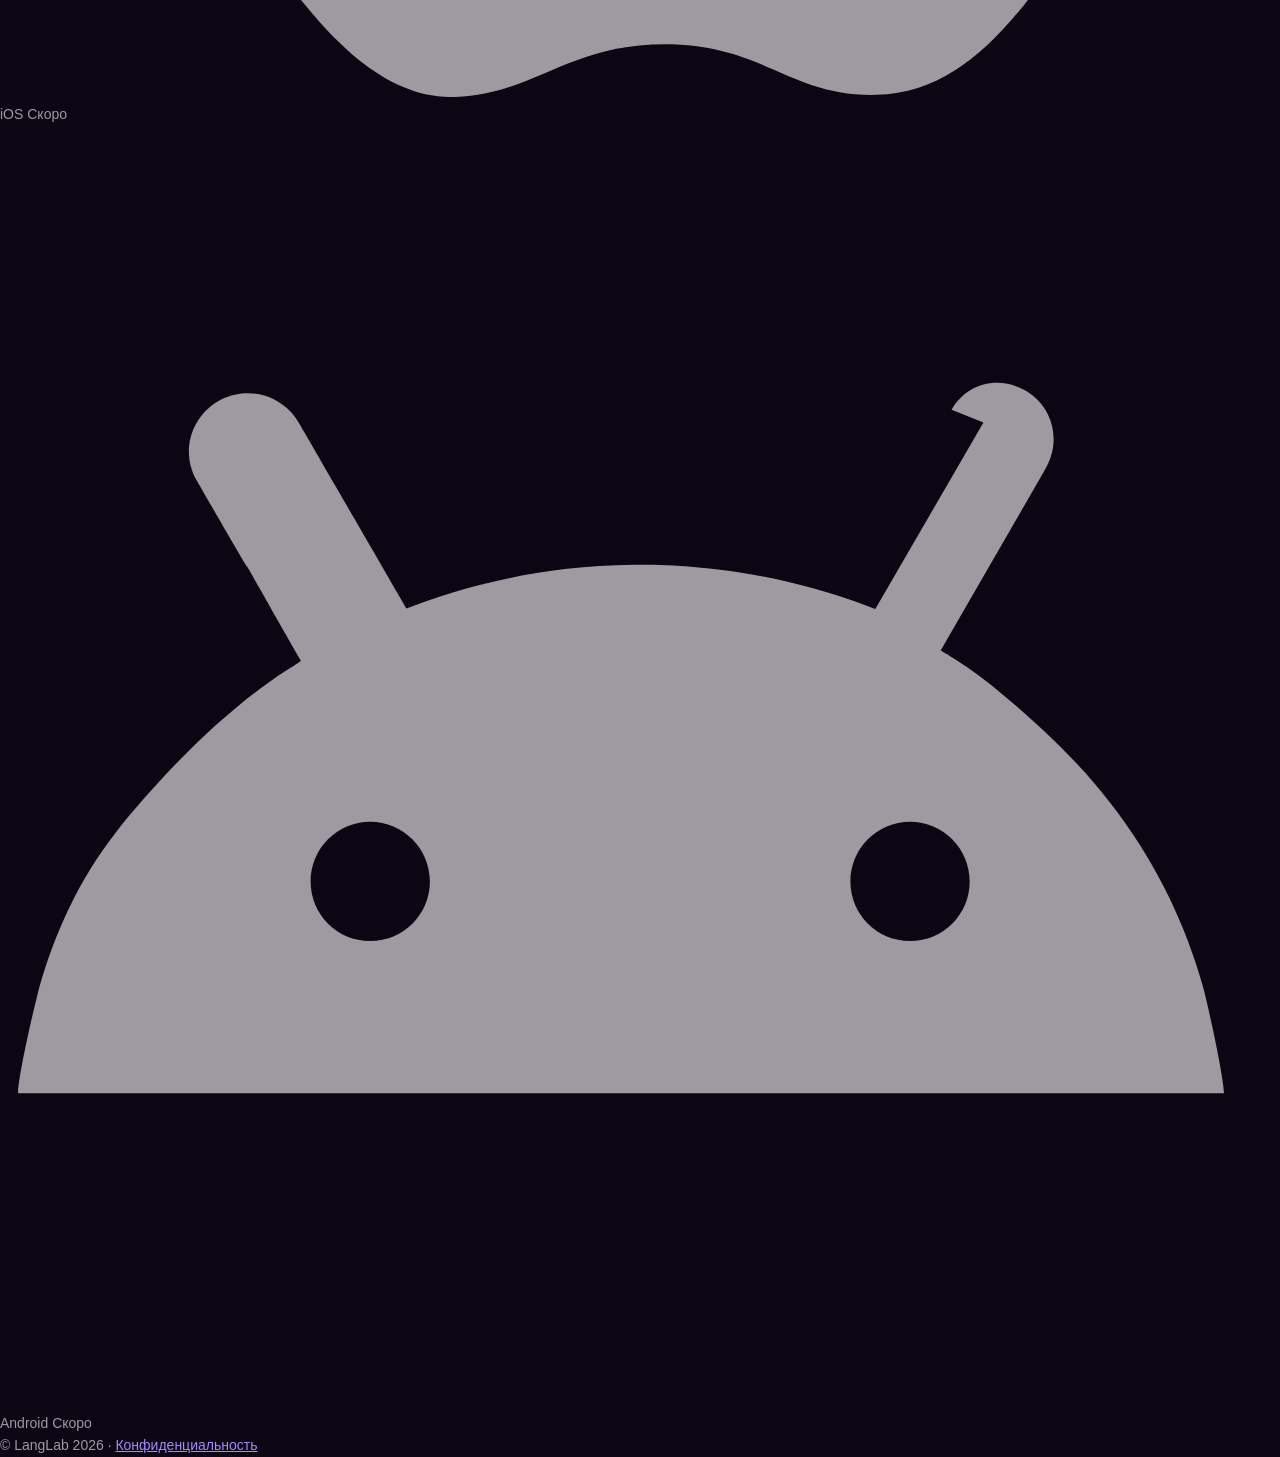
==== commit 6fa4f88c: "The landing in the LangLab design: four frames and the closing titles, the lemur as the hero (the te" ====
--- a/site/index.html
+++ b/site/index.html
@@ -3,166 +3,159 @@
 <head>
 <meta charset="utf-8">
 <meta name="viewport" content="width=device-width, initial-scale=1">
-<title>Language Lab: репетитор английского, испанского и казахского</title>
-<meta name="description" content="ИИ-репетитор английского, испанского и казахского для тех, кто говорит по-русски. Уроки голосом под ваш уровень. Альфа-версия, доступ по приглашениям.">
-<meta property="og:title" content="Language Lab">
-<meta property="og:description" content="Репетитор, который слышит ваши ошибки. Английский, испанский и казахский для тех, кто говорит по-русски. Альфа-версия.">
+<title>LangLab: AI-репетитор английского, испанского и казахского</title>
+<meta name="description" content="AI-репетитор английского, испанского и казахского для тех, кто говорит по-русски. Уроки голосом: он слышит, как ты сказал на самом деле, и поправляет. Альфа, доступ по приглашениям.">
+<meta property="og:title" content="LangLab: твой AI-репетитор">
+<meta property="og:description" content="Уроки голосом. Он слышит, как ты сказал на самом деле, и поправляет. Английский, испанский и казахский. Альфа-версия.">
 <meta property="og:url" content="https://langlab.uk/">
 <meta property="og:type" content="website">
-<meta name="theme-color" content="#0a0614">
+<meta name="theme-color" content="#f4e8dc">
 <link rel="icon" href="/favicon.svg" type="image/svg+xml">
-<link rel="preload" href="/fonts/inter-cyrillic.woff2" as="font" type="font/woff2" crossorigin>
+<link rel="preload" href="/fonts/sofia-cyrillic.woff2" as="font" type="font/woff2" crossorigin>
+<link rel="preload" href="/fonts/golos-cyrillic.woff2" as="font" type="font/woff2" crossorigin>
+<link rel="stylesheet" href="/vendor/lenis.css">
 <link rel="stylesheet" href="/style.css">
 <script type="module" src="/main.js"></script>
 </head>
 <body>
-<header class="bar">
-  <div class="bar-in">
-    <a class="logo" href="/"><img src="/favicon.svg" alt="" width="28" height="28">Language Lab</a>
-    <nav>
-      <a href="#lesson">Как проходит урок</a>
-      <a href="/privacy">Конфиденциальность</a>
-      <a class="btn btn-sm" href="#access" data-access>Запросить доступ</a>
+<main>
+
+<!-- кадр 01 · твой AI репетитор · день -->
+<section class="frame f1 ll-grain" data-theme="light" id="langs">
+  <div class="nav">
+    <nav class="ll-nav">
+      <a class="ll-mark" href="/"><img class="ll-mark-logo" src="/img/logo.svg" alt="" width="28" height="32">LANG<b>·</b>LAB</a>
+      <div class="ll-nav-links"><a href="#lesson">Как проходит урок</a><a href="#langs">Языки</a><a href="/privacy">Конфиденциальность</a></div>
     </nav>
   </div>
-</header>
-
-<main>
-<section class="hero">
-  <div class="aurora" aria-hidden="true"><i></i><i></i></div>
-  <div class="hero-in">
-    <div class="hero-copy">
-      <span class="pill">Альфа-версия: доступ у единиц</span>
-      <h1>Репетитор, который слышит ваши&nbsp;ошибки</h1>
-      <p class="lead">Английский, испанский и казахский для тех, кто говорит по-русски. Уроки голосом, под ваш уровень и интересы.</p>
-      <div class="ctas">
-        <a class="btn" href="#access" data-access>Запросить доступ</a>
-        <a class="btn btn-ghost" href="#lesson">Как проходит урок</a>
-      </div>
-    </div>
-
-    <figure class="demo" aria-label="Фрагмент урока: ученик отвечает голосом, репетитор поправляет ошибку">
-      <div class="demo-top"><span>Урок</span><b>English</b></div>
-      <div class="msg tutor" data-s="1">Расскажите голосом, как прошли выходные.</div>
-      <div class="msg me" data-s="2">
-        <div class="voice"><span class="mic"></span><span class="wave"></span><span class="dur">0:06</span></div>
-        <p class="said">Last weekend I <span class="err">have went</span> to the mountains with my friends</p>
-      </div>
-      <div class="msg tutor" data-s="3">Здорово рассказали. Одна поправка: <s>have went</s> → <b>went</b>. Законченное прошлое, Past Simple. Повторите фразу?</div>
-      <div class="note" data-s="4">В заметки: путает Past Simple и Present Perfect</div>
-    </figure>
+  <h1 class="word w1"><span>Твой AI</span> <span>репетитор</span></h1>
+  <img class="render r1" src="/img/lemur-tube.webp" alt="Лемур в лабораторном халате держит пробирку с оранжевой жидкостью" width="985" height="1505" fetchpriority="high">
+  <div class="v1"><span class="ll-voice" style="transform: rotate(-3deg)">english? español? қазақша? …</span></div>
+  <div class="lead l1">
+    <p>Уроки голосом. Он слышит, как ты сказал на самом деле, и&nbsp;поправляет.</p>
+    <a class="ll-btn ll-btn-fur" href="#access" data-access>Получить доступ<span class="ll-arrow" aria-hidden="true">→</span></a>
   </div>
+  <img class="seam-leaf leaf-a" src="/img/leaf.webp" alt="" width="476" height="281">
+  <img class="seam-leaf leaf-b" src="/img/leaf-blur.webp" alt="" width="303" height="244">
+  <div class="rings"><span class="ll-tail" role="img" aria-label="Кадр 1 из 4"><i class="now"></i><i></i><i></i><i></i></span><span class="ll-tail-label">01 / 04</span></div>
 </section>
 
-<section class="langs" data-reveal>
-  <h2>Три языка и один репетитор, который вас помнит</h2>
-  <div class="posters">
-    <article class="poster big" data-lang="en">
-      <div class="poster-art"></div><div class="poster-word">EN</div>
-      <div class="poster-cloud"><span style="left:6%;top:24%">I reckon</span><span style="left:44%;top:14%">would have</span><span style="left:20%;top:52%">nevertheless</span><span style="left:62%;top:44%">by the way</span></div>
-      <div class="poster-body"><h3>English</h3><p>Разговор, работа, сериалы и песни</p></div>
-    </article>
-    <article class="poster" data-lang="es">
-      <div class="poster-art"></div><div class="poster-word">ES</div>
-      <div class="poster-cloud"><span style="left:8%;top:22%">ojalá</span><span style="left:46%;top:40%">¿qué tal?</span></div>
-      <div class="poster-body"><h3>Español</h3><p>От первых фраз до свободной речи</p></div>
-    </article>
-    <article class="poster" data-lang="kk">
-      <div class="poster-art"></div><div class="poster-word">KZ</div>
-      <div class="poster-cloud"><span style="left:8%;top:22%">қалайсың?</span><span style="left:50%;top:40%">рахмет</span></div>
-      <div class="poster-body"><h3>Қазақша</h3><p>Каждую фразу проверяет морфология и речь носителей</p></div>
-    </article>
-  </div>
+<!-- кадр 02 · всегда на связи · ночь -->
+<section class="frame f2 ll-grain" data-theme="dark" id="lesson">
+  <h2 class="word w2"><span>Всегда</span> <span>на связи</span></h2>
+  <img class="render r2" src="/img/lemur-hang.webp" alt="Лемур висит вниз головой на хвосте, в наушниках с микрофоном" width="666" height="1457" loading="lazy">
+  <img class="seam-leaf" src="/img/leaf.webp" alt="" width="476" height="281" loading="lazy">
+  <svg class="arcs" viewBox="0 0 1040 1040" aria-hidden="true">
+    <path d="M550.8 485.8 A46 46 0 0 1 550.8 554.2" stroke-width="4.5" opacity=".95"/>
+    <path d="M581.6 451.6 A92 92 0 0 1 581.6 588.4" stroke-width="4" opacity=".82"/>
+    <path d="M619.0 410.0 A148 148 0 0 1 619.0 630.0" stroke-width="3.6" opacity=".66"/>
+    <path d="M663.2 361.0 A214 214 0 0 1 663.2 679.0" stroke-width="3.2" opacity=".5"/>
+    <path d="M715.4 303.0 A292 292 0 0 1 715.4 737.0" stroke-width="2.8" opacity=".36"/>
+    <path d="M775.6 236.1 A382 382 0 0 1 775.6 803.9" stroke-width="2.4" opacity=".24"/>
+    <path d="M843.9 160.3 A484 484 0 0 1 843.9 879.7" stroke-width="2" opacity=".14"/>
+  </svg>
+  <div class="onair" aria-hidden="true"><i></i><span>В ЭФИРЕ</span></div>
+  <figure class="panel p2" aria-label="Урок ночью: лемур спрашивает, ты отвечаешь голосом">
+    <div class="credit">ЛЕМУР · 02:14 НОЧИ</div>
+    <p>Не спится? Расскажи, что смотрел вечером. Можно <span class="nobr">по-английски</span>.</p>
+    <div class="rec">
+      <span class="ll-mic ll-mic-listening" aria-hidden="true"><svg viewBox="0 0 24 24" fill="none" stroke="currentColor" stroke-width="2" stroke-linecap="round"><path d="M12 3a3 3 0 0 0-3 3v6a3 3 0 0 0 6 0V6a3 3 0 0 0-3-3Zm-7 9a7 7 0 0 0 14 0M12 19v2.5"/></svg></span>
+      <span class="bars" aria-hidden="true"><i style="--h:6px"></i><i style="--h:14px"></i><i style="--h:22px"></i><i style="--h:12px"></i><i style="--h:28px"></i><i style="--h:18px"></i><i style="--h:9px"></i><i style="--h:24px"></i><i style="--h:30px"></i><i style="--h:16px"></i><i style="--h:8px"></i><i style="--h:20px"></i><i style="--h:12px"></i><i style="--h:6px"></i></span>
+      <span class="credit">0:07</span>
+    </div>
+  </figure>
+  <div class="lead l2"><p>Урок, когда удобно тебе: утром, в обед или в два часа ночи.</p></div>
+  <div class="ll-credits"><div class="ll-credit ll-credit-tl">Кадр 02</div><div class="ll-credit ll-credit-bl">Ночь · на связи</div></div>
+  <div class="rings"><span class="ll-tail" role="img" aria-label="Кадр 2 из 4"><i class="on"></i><i class="now"></i><i></i><i></i></span><span class="ll-tail-label">02 / 04</span></div>
 </section>
 
-<section class="lesson" id="lesson">
-  <div class="lesson-head">
-    <h2>Как проходит урок</h2>
-    <p>Как у живого репетитора: сначала узнаёт вас, потом ведёт.</p>
-  </div>
-  <ol class="steps">
-    <li><h3>Сначала уровень</h3><p>Репетитор проверяет отдельно словарь, грамматику, слух, речь и произношение. Один раз на язык.</p></li>
-    <li><h3>Вы рассказываете, с чем пришли</h3><p>Урок начинается с голосового: что было за неделю, к чему готовитесь. В ответ репетитор показывает план урока.</p></li>
-    <li><h3>Урок голосом</h3><p>Задания из ваших интересов. Репетитор слышит, как вы сказали на самом деле, а не исправленную версию.</p></li>
-    <li><h3>Тренировки между уроками</h3><p>В конце урока он назначает короткую игру на то, что ещё не закрепилось.</p></li>
-  </ol>
+<!-- кадр 03 · помнит всё · та же ночь -->
+<section class="frame f3 ll-grain" data-theme="dark">
+  <h2 class="word w3"><span>Помнит всё</span></h2>
+  <img class="render r3" src="/img/lemur-board.webp" alt="Лемур с лупой изучает стену заметок под лампой" width="1024" height="1536" loading="lazy">
+  <svg class="thread" viewBox="0 0 1440 900" preserveAspectRatio="none" aria-hidden="true"><polyline points="160,293 416,373 1145,269" vector-effect="non-scaling-stroke"/></svg>
+  <svg class="thread-t" viewBox="0 0 834 900" aria-hidden="true"><polyline points="148,300 376,380 694,330"/></svg>
+  <div class="note na"><span class="pin"></span><span class="note-tag">ВЛАД · АНГЛИЙСКИЙ</span><span>Слух B1 → B2 за месяц. Речь пока отстаёт.</span></div>
+  <div class="note nb"><span class="pin"></span><span class="note-tag">ОСАДОК ×3</span><span>Путает Past Simple и Present Perfect.</span></div>
+  <div class="note nc"><span class="pin"></span><span class="note-tag">ИНТЕРЕСЫ</span><span>Любит Arctic Monkeys — давать строчки из песен.</span></div>
+  <div class="note nd"><span class="pin"></span><span class="note-tag">ИСПРАВЛЕНО НА УРОКЕ 41</span><span class="nd-fix"><span class="ll-voice" lang="en" style="transform: rotate(-7deg)"><s>have went</s>went</span></span></div>
+  <div class="lead l3"><p>Каждый урок продолжает прошлый. Упрямые ошибки возвращаются, пока не уйдут.</p></div>
+  <div class="ll-credits"><div class="ll-credit ll-credit-tl">Кадр 03</div><div class="ll-credit ll-credit-bl">Журнал ученика</div></div>
+  <div class="rings rings-left"><span class="ll-tail" role="img" aria-label="Кадр 3 из 4"><i class="on"></i><i class="on"></i><i class="now"></i><i></i></span><span class="ll-tail-label">03 / 04</span></div>
 </section>
 
-<section class="bento" data-reveal>
-  <h2>Что внутри</h2>
-  <div class="cells">
-    <div class="cell skills">
-      <h3>Уровень по навыкам, а не одна буква</h3>
-      <p>Видно, что подтянуть: слова, грамматику, слух или речь.</p>
-      <ul class="levels" aria-label="Пример профиля ученика">
-        <li><span>Словарь</span><b>B2</b></li>
-        <li><span>Грамматика</span><b>B1</b></li>
-        <li><span>Слух</span><b>B1</b></li>
-        <li><span>Речь</span><b>A2</b></li>
-        <li><span>Произношение</span><b>B1</b></li>
-      </ul>
-      <small>пример профиля</small>
+<!-- кадр 04 · пора заговорить · утро, финал: главное — кнопка -->
+<section class="frame f4 ll-grain" data-theme="light">
+  <h2 class="word w4"><span>Пора</span> <span>заговорить</span></h2>
+  <img class="vine" src="/img/vine.webp" alt="" width="925" height="1465" loading="lazy">
+  <div class="tree">
+    <img src="/img/lemur-tree.webp" alt="Лемур сидит на манговом дереве, растущем из колбы, и протягивает манго" width="955" height="1235" loading="lazy">
+    <img class="slice" src="/img/mango-slice.webp" alt="" width="254" height="221" loading="lazy">
+  </div>
+  <img class="drop drop-a" src="/img/drop-a.webp" alt="" width="44" height="52" loading="lazy">
+  <img class="drop drop-b" src="/img/drop-b.webp" alt="" width="55" height="60" loading="lazy">
+  <div class="lead l4">
+    <p>Альфа открыта для небольшой группы.</p>
+    <div class="cta">
+      <a class="ll-btn ll-btn-fur ll-btn-lg" href="#access" data-access>Получить доступ<span class="ll-arrow" aria-hidden="true">→</span></a>
+      <img class="mango-land" src="/img/mango.webp" alt="" width="298" height="314" loading="lazy">
     </div>
-    <div class="cell"><h3>Помнит вас</h3><p>Ведёт ваш маршрут и заметки. Следующий урок продолжает прошлый, упрямые ошибки возвращаются, пока не уйдут.</p></div>
-    <div class="cell pron">
-      <h3>Произношение</h3><p>Сравнивает звуки, которые вы произнесли, с эталоном и показывает, где разошлись.</p>
-      <div class="word"><span class="miss">th</span>ought</div>
-      <small><b>th</b> прозвучало как «с»</small>
-    </div>
-    <div class="cell songs"><h3>Песни и сцены</h3><p>Строчки из песен, которые вы любите, и сцены, которые нужно сыграть.</p></div>
-    <div class="cell"><h3>Под ваши интересы</h3><p>Расскажите о себе на странице «Обо мне», и задания будут про вашу работу, сериалы и поездки.</p></div>
   </div>
+  <div class="rings"><span class="ll-tail" role="img" aria-label="Кадр 4 из 4"><i class="on"></i><i class="on"></i><i class="on"></i><i class="now"></i></span><span class="ll-tail-label">04 / 04</span></div>
 </section>
 
-<section class="alpha" data-reveal>
-  <div class="alpha-in">
-    <h2>Это альфа-версия</h2>
-    <p>Language Lab открыт для небольшой группы учеников. Что-то может работать неровно: мы быстро правим и читаем каждое письмо.</p>
-    <ul class="facts">
-      <li><b>По приглашению</b><span>Вход по личному коду, один код на одного ученика</span></li>
-      <li><b>Только Mac</b><span>iPhone и Android позже</span></li>
-      <li><b>Уроками</b><span>Доступ считается числом уроков</span></li>
-    </ul>
-    <a class="btn" href="#access" data-access>Запросить доступ</a>
-  </div>
-</section>
-
-<section class="data" data-reveal>
-  <h2>Ваши данные</h2>
-  <p>Уроки ведёт модель OpenAI, речь распознаёт Google Gemini, казахский голос озвучивает Microsoft Azure. Записи голоса удаляются через 7 дней. Рекламы и трекеров нет, данные не продаём.</p>
-  <a class="more" href="/privacy">Политика конфиденциальности</a>
-</section>
 </main>
 
-<footer class="foot">
-  <div class="foot-in">
-    <a class="logo" href="/"><img src="/favicon.svg" alt="" width="22" height="22">Language Lab</a>
-    <span><a href="/privacy">Конфиденциальность</a><a href="#access" data-access>Запросить доступ</a></span>
+<!-- титры · фильм кончился: скачать, у кого уже есть код -->
+<footer class="f5 ll-grain" data-theme="dark">
+  <svg width="0" height="0" aria-hidden="true" style="position: absolute">
+    <filter id="ll-ink" x="-10%" y="-20%" width="120%" height="140%">
+      <feTurbulence type="fractalNoise" baseFrequency="0.9" numOctaves="2" seed="7" result="n"/>
+      <feColorMatrix in="n" type="matrix" values="0 0 0 0 0  0 0 0 0 0  0 0 0 0 0  -6 0 0 0 4.2" result="m"/>
+      <feComposite in="SourceGraphic" in2="m" operator="in" result="e"/>
+      <feTurbulence type="fractalNoise" baseFrequency="0.05" numOctaves="2" seed="3" result="w"/>
+      <feDisplacementMap in="e" in2="w" scale="3"/>
+    </filter>
+  </svg>
+
+  <!-- лемур зовёт: открытая ладонь ведёт к строке macOS -->
+  <img class="r5" src="/img/lemur-hand.webp" alt="Лемур протягивает ладонь — зовёт заходить" width="811" height="1648" loading="lazy">
+
+  <div class="dl">
+    <p class="dl-note">Код уже есть? Скачай и заходи.</p>
+    <div class="dl-row">
+      <svg class="dl-icon" viewBox="0 0 24 24" fill="currentColor" aria-hidden="true"><path d="M12.152 6.896c-.948 0-2.415-1.078-3.96-1.04-2.04.027-3.91 1.183-4.961 3.014-2.117 3.675-.546 9.103 1.519 12.09 1.013 1.454 2.208 3.09 3.792 3.039 1.52-.065 2.09-.987 3.935-.987 1.831 0 2.35.987 3.96.948 1.637-.026 2.676-1.48 3.676-2.948 1.156-1.688 1.636-3.325 1.662-3.415-.039-.013-3.182-1.221-3.22-4.857-.026-3.04 2.48-4.494 2.597-4.559-1.429-2.09-3.623-2.324-4.39-2.376-2-.156-3.675 1.09-4.61 1.09zM15.53 3.83c.843-1.012 1.4-2.427 1.245-3.83-1.207.052-2.662.805-3.532 1.818-.78.896-1.454 2.338-1.273 3.714 1.338.104 2.715-.688 3.559-1.701"/></svg><span class="dl-name">macOS</span><span class="dl-lead" aria-hidden="true"></span>
+      <a class="ll-btn ll-btn-cream ll-btn-lg" href="/download">Скачать</a>
+    </div>
+    <div class="dl-row">
+      <svg class="dl-icon soon" viewBox="0 0 24 24" fill="currentColor" aria-hidden="true"><path d="M12.152 6.896c-.948 0-2.415-1.078-3.96-1.04-2.04.027-3.91 1.183-4.961 3.014-2.117 3.675-.546 9.103 1.519 12.09 1.013 1.454 2.208 3.09 3.792 3.039 1.52-.065 2.09-.987 3.935-.987 1.831 0 2.35.987 3.96.948 1.637-.026 2.676-1.48 3.676-2.948 1.156-1.688 1.636-3.325 1.662-3.415-.039-.013-3.182-1.221-3.22-4.857-.026-3.04 2.48-4.494 2.597-4.559-1.429-2.09-3.623-2.324-4.39-2.376-2-.156-3.675 1.09-4.61 1.09zM15.53 3.83c.843-1.012 1.4-2.427 1.245-3.83-1.207.052-2.662.805-3.532 1.818-.78.896-1.454 2.338-1.273 3.714 1.338.104 2.715-.688 3.559-1.701"/></svg><span class="dl-name soon">iOS</span><span class="dl-lead" aria-hidden="true"></span>
+      <span class="stamp">Скоро</span>
+    </div>
+    <div class="dl-row">
+      <svg class="dl-icon soon" viewBox="0 0 24 24" fill="currentColor" aria-hidden="true"><path fill-rule="evenodd" d="M18.4395 5.5586c-.675 1.1664-1.352 2.3318-2.0274 3.498-.0366-.0155-.0742-.0286-.1113-.043-1.8249-.6957-3.484-.8-4.42-.787-1.8551.0185-3.3544.4643-4.2597.8203-.084-.1494-1.7526-3.021-2.0215-3.4864a1.1451 1.1451 0 0 0-.1406-.1914c-.3312-.364-.9054-.4859-1.379-.203-.475.282-.7136.9224-.3886 1.4857 1.9466 3.3696-.0966-.2246 1.9473 3.3711.0172.031-.4329.2264-1.2559.9238-.8094.6683-1.6597 1.5987-2.1934 2.2754-.7166.9089-1.1576 1.9131-1.4384 2.8818-.0828.2862-.4127 1.7045-.4127 2.0322h22.6113c0-.2834-.297-1.6505-.3922-1.992-.3248-1.1647-.856-2.2627-1.6015-3.2715-.6237-.8436-1.2995-1.4793-2.0567-2.1308-.6914-.5951-1.1882-.8618-1.2617-.9073.6533-1.1343 1.3091-2.2687 1.9629-3.4024.3271-.5662.1121-1.2027-.3907-1.4805-.5076-.2804-1.0893-.1194-1.3672.3672zM6.9414 13.0469c.6178 0 1.1191.5009 1.1191 1.1191 0 .6168-.5013 1.1172-1.1191 1.1172-.6182 0-1.1172-.5004-1.1172-1.1172 0-.6182.499-1.1191 1.1172-1.1191zm10.123 0c.618 0 1.1172.5009 1.1172 1.1191 0 .6168-.4992 1.1172-1.1172 1.1172-.6182 0-1.1191-.5004-1.1191-1.1172 0-.6182.5009-1.1191 1.1191-1.1191z"/></svg><span class="dl-name soon">Android</span><span class="dl-lead" aria-hidden="true"></span>
+      <span class="stamp">Скоро</span>
+    </div>
   </div>
+
+  <span class="end-credit">© LangLab 2026 · <a href="/privacy">Конфиденциальность</a></span>
 </footer>
 
-<dialog class="ask" id="access" aria-labelledby="ask-title">
+<dialog class="ask" id="access" data-lenis-prevent aria-labelledby="ask-title" data-theme="light">
   <form class="ask-form" novalidate>
     <button class="ask-x" type="button" value="close" aria-label="Закрыть">×</button>
-    <h2 id="ask-title">Запросить доступ</h2>
-    <p>Альфа открыта для небольшой группы. Расскажите о себе, и мы напишем на почту, когда появится место.</p>
-    <label>Как к вам обращаться<input name="name" autocomplete="name" maxlength="80" required></label>
+    <h2 id="ask-title">Получить доступ</h2>
+    <p>Альфа открыта для небольшой группы. Оставь почту, и мы напишем, когда появится место.</p>
+    <label>Как к тебе обращаться<input name="name" autocomplete="name" maxlength="80" required></label>
     <label>Почта<input name="email" type="email" autocomplete="email" maxlength="254" required></label>
-    <fieldset><legend>Какой язык</legend>
-      <label class="opt"><input type="radio" name="lang" value="en" required><span>Английский</span></label>
-      <label class="opt"><input type="radio" name="lang" value="es"><span>Испанский</span></label>
-      <label class="opt"><input type="radio" name="lang" value="kk"><span>Казахский</span></label>
-    </fieldset>
-    <label>Пара слов о себе <i>необязательно</i><textarea name="about" rows="3" maxlength="1000" placeholder="Уровень, зачем язык, что хочется уметь"></textarea></label>
     <div class="ask-captcha"></div>
     <p class="ask-err" role="alert" hidden></p>
-    <button class="btn" type="submit">Отправить заявку</button>
-    <small>Нажимая, вы соглашаетесь с <a href="/privacy">политикой конфиденциальности</a>.</small>
+    <button class="ll-btn ll-btn-fur ll-btn-lg" type="submit"><span class="ask-send">Отправить заявку</span><span class="ll-arrow" aria-hidden="true">→</span></button>
+    <small>Нажимая, ты соглашаешься с <a href="/privacy">политикой конфиденциальности</a>.</small>
   </form>
   <div class="ask-done" hidden>
     <h2>Заявка у нас</h2>
-    <p>Ответим на почту, которую вы указали. Обычно в течение нескольких дней.</p>
-    <button class="btn btn-ghost" type="button" value="close">Закрыть</button>
+    <p>Приглашение придёт на почту, которую ты указал, когда появится место.</p>
+    <button class="ll-btn ll-btn-line" type="button" value="close">Закрыть</button>
   </div>
 </dialog>
 </body>
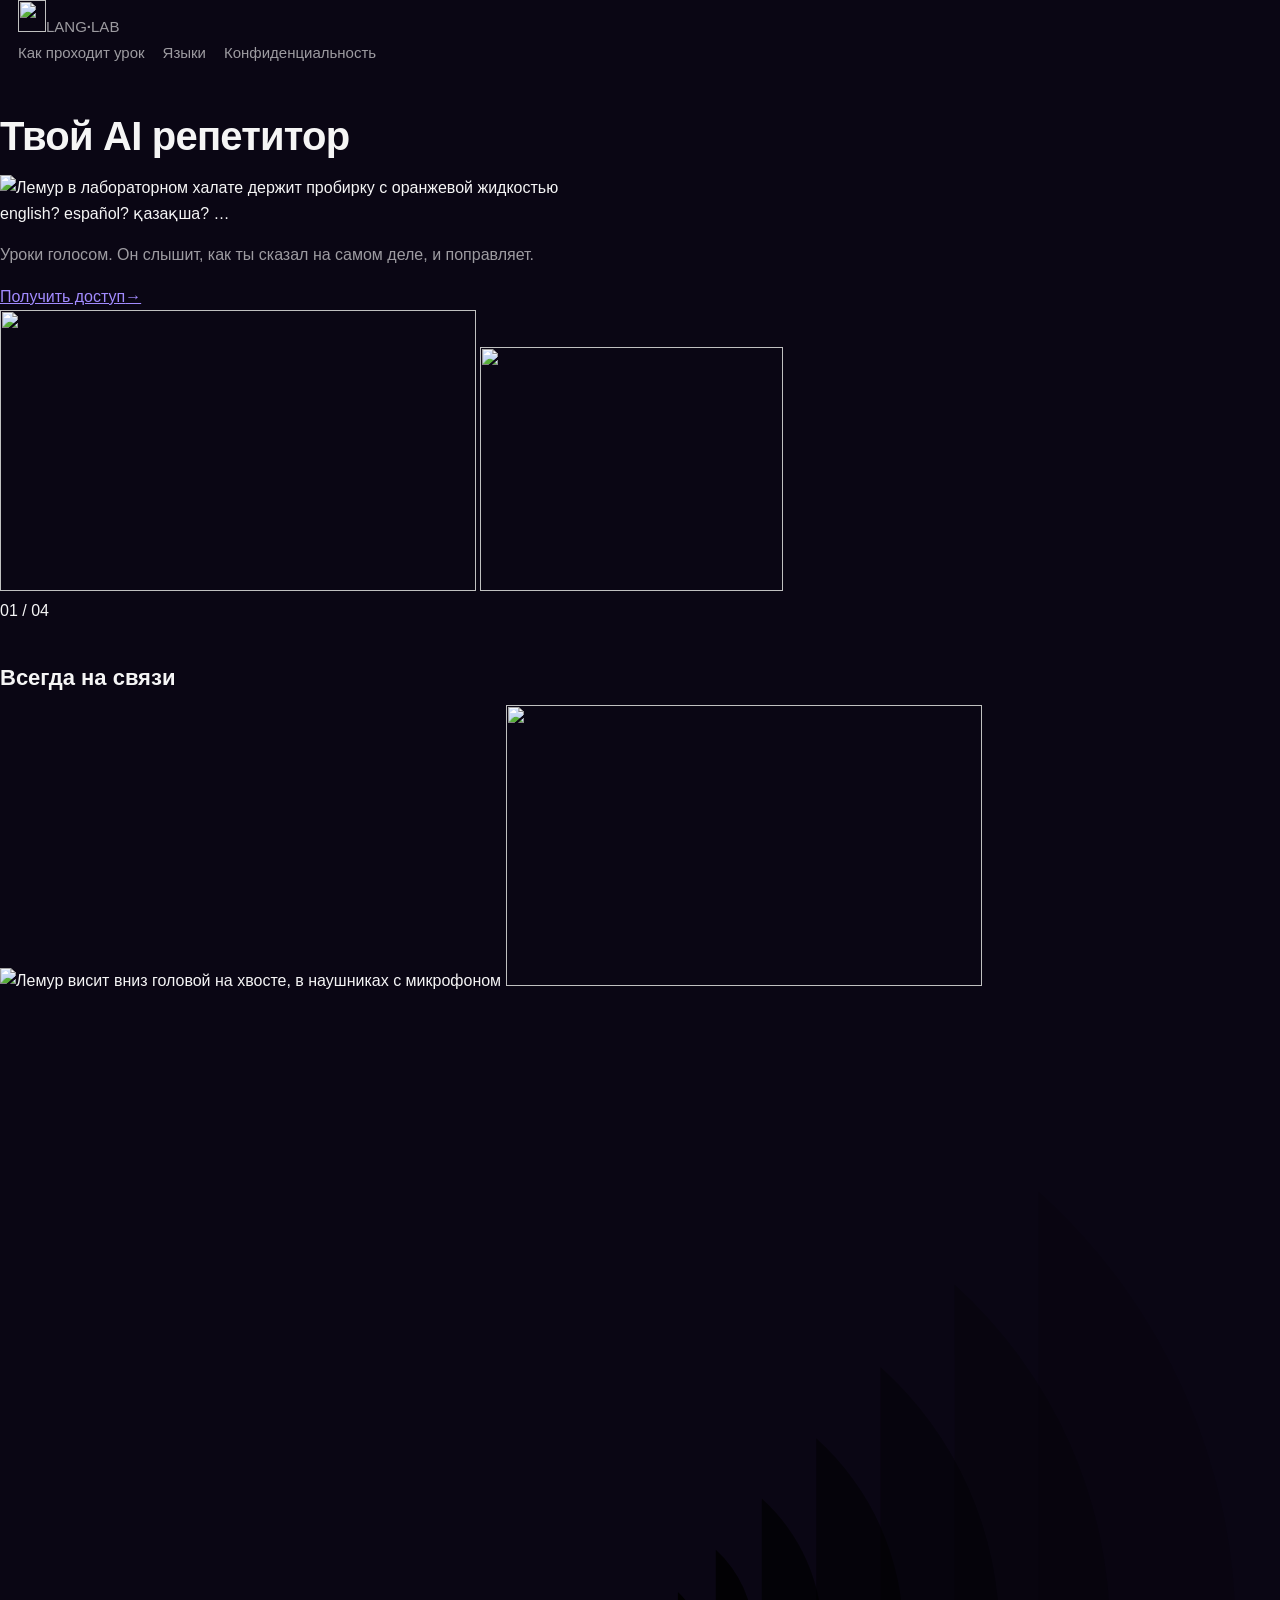
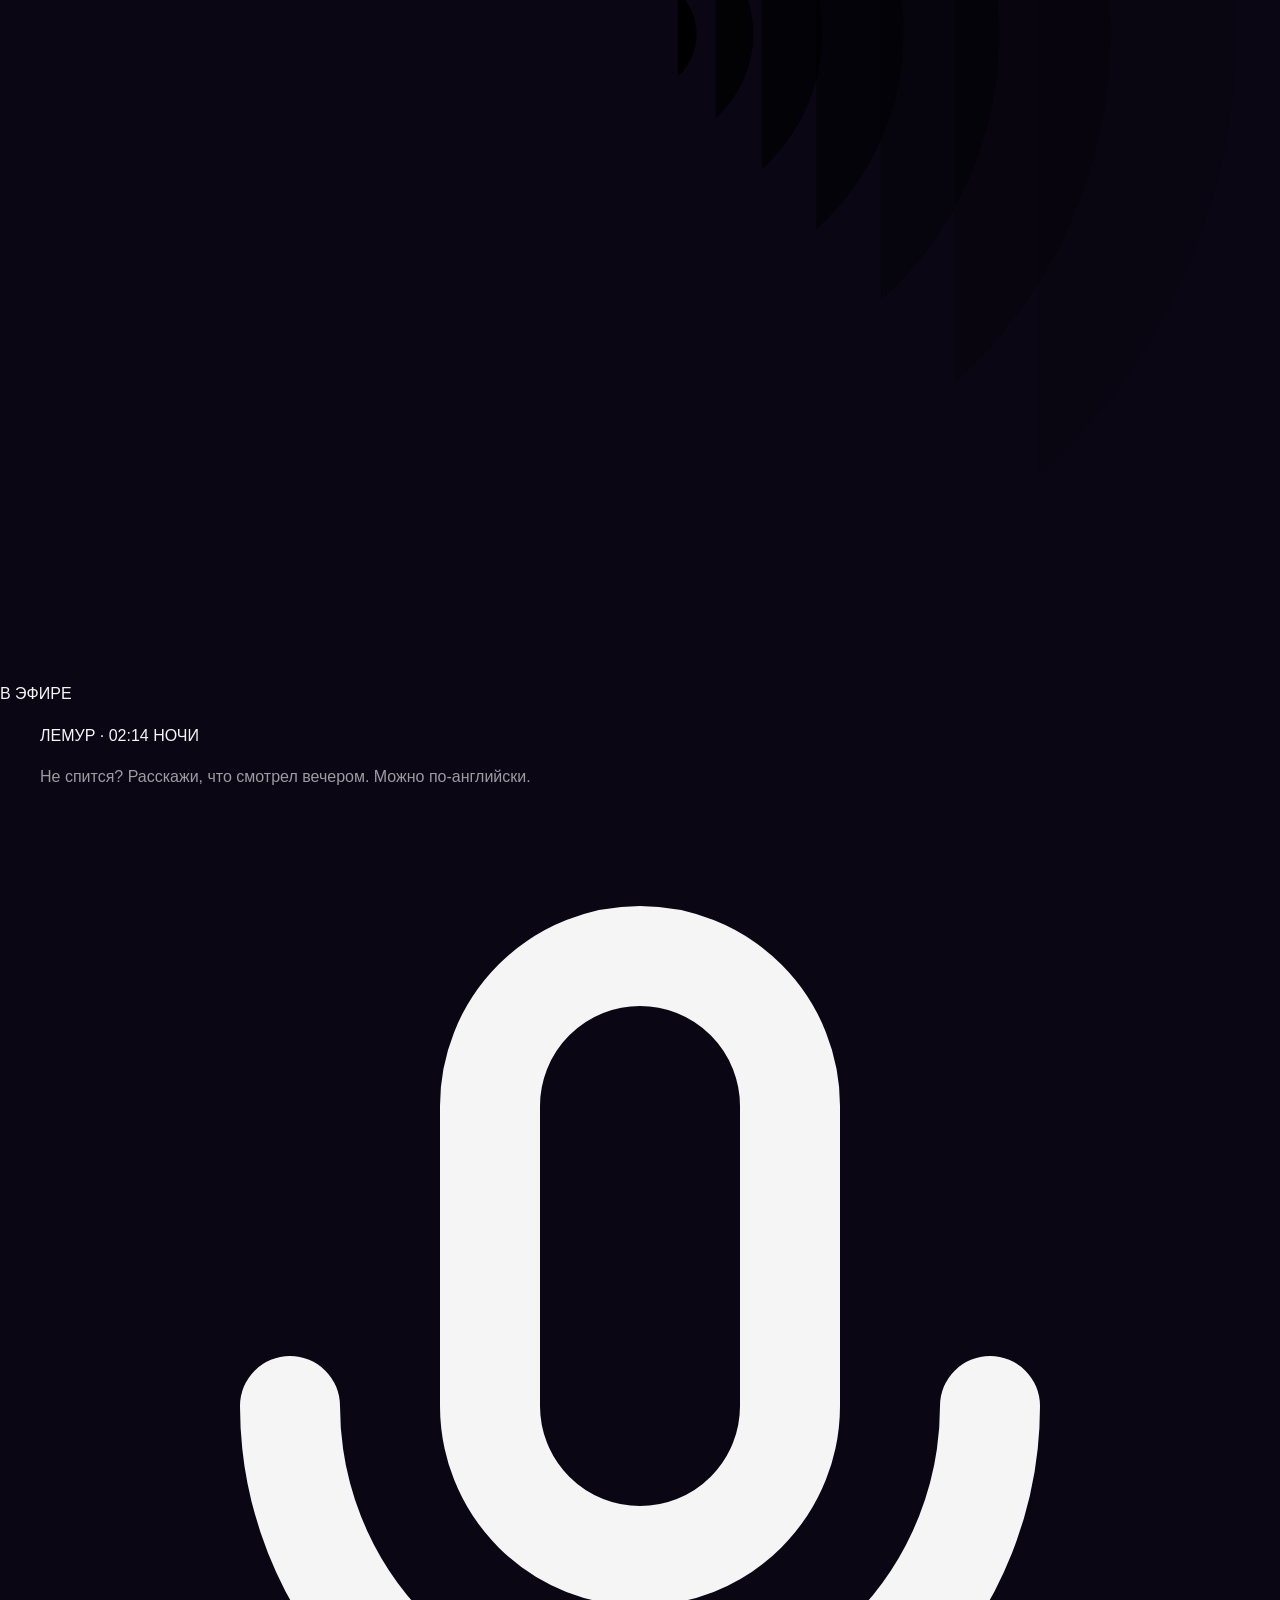
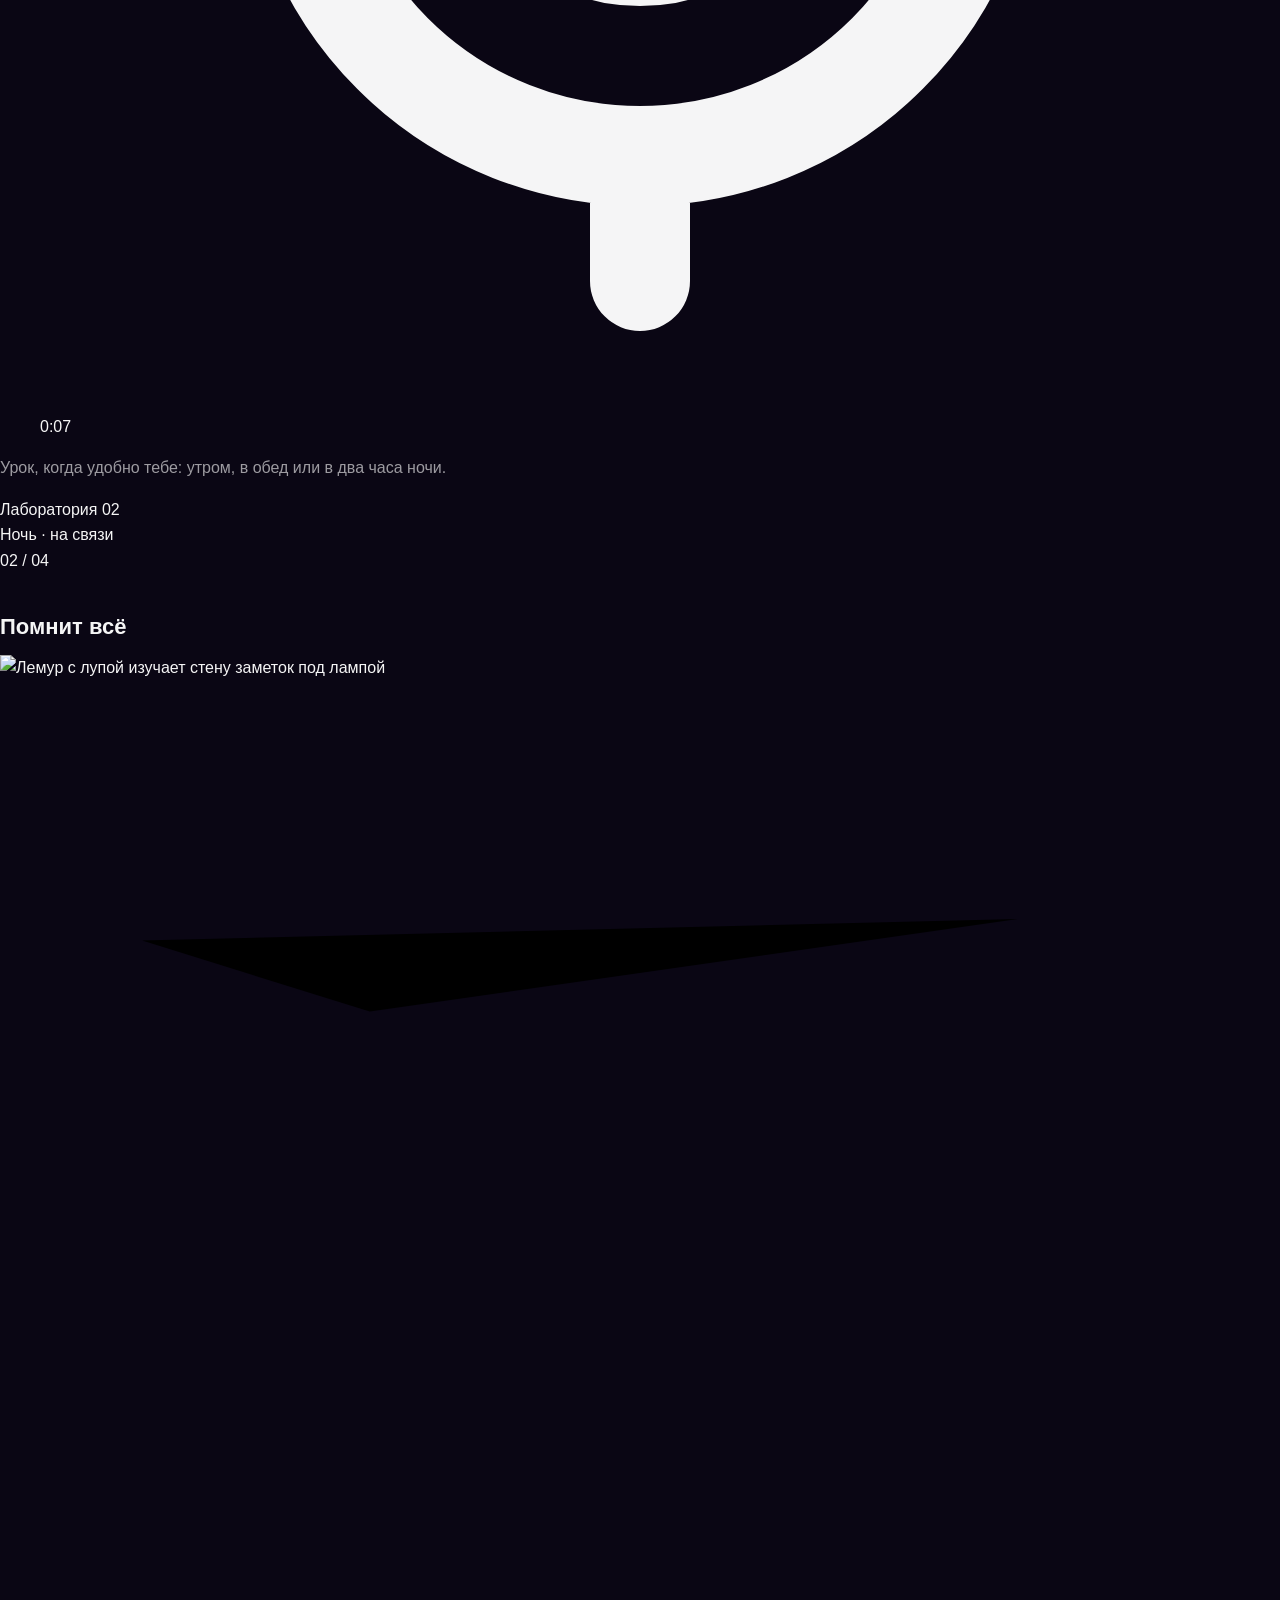
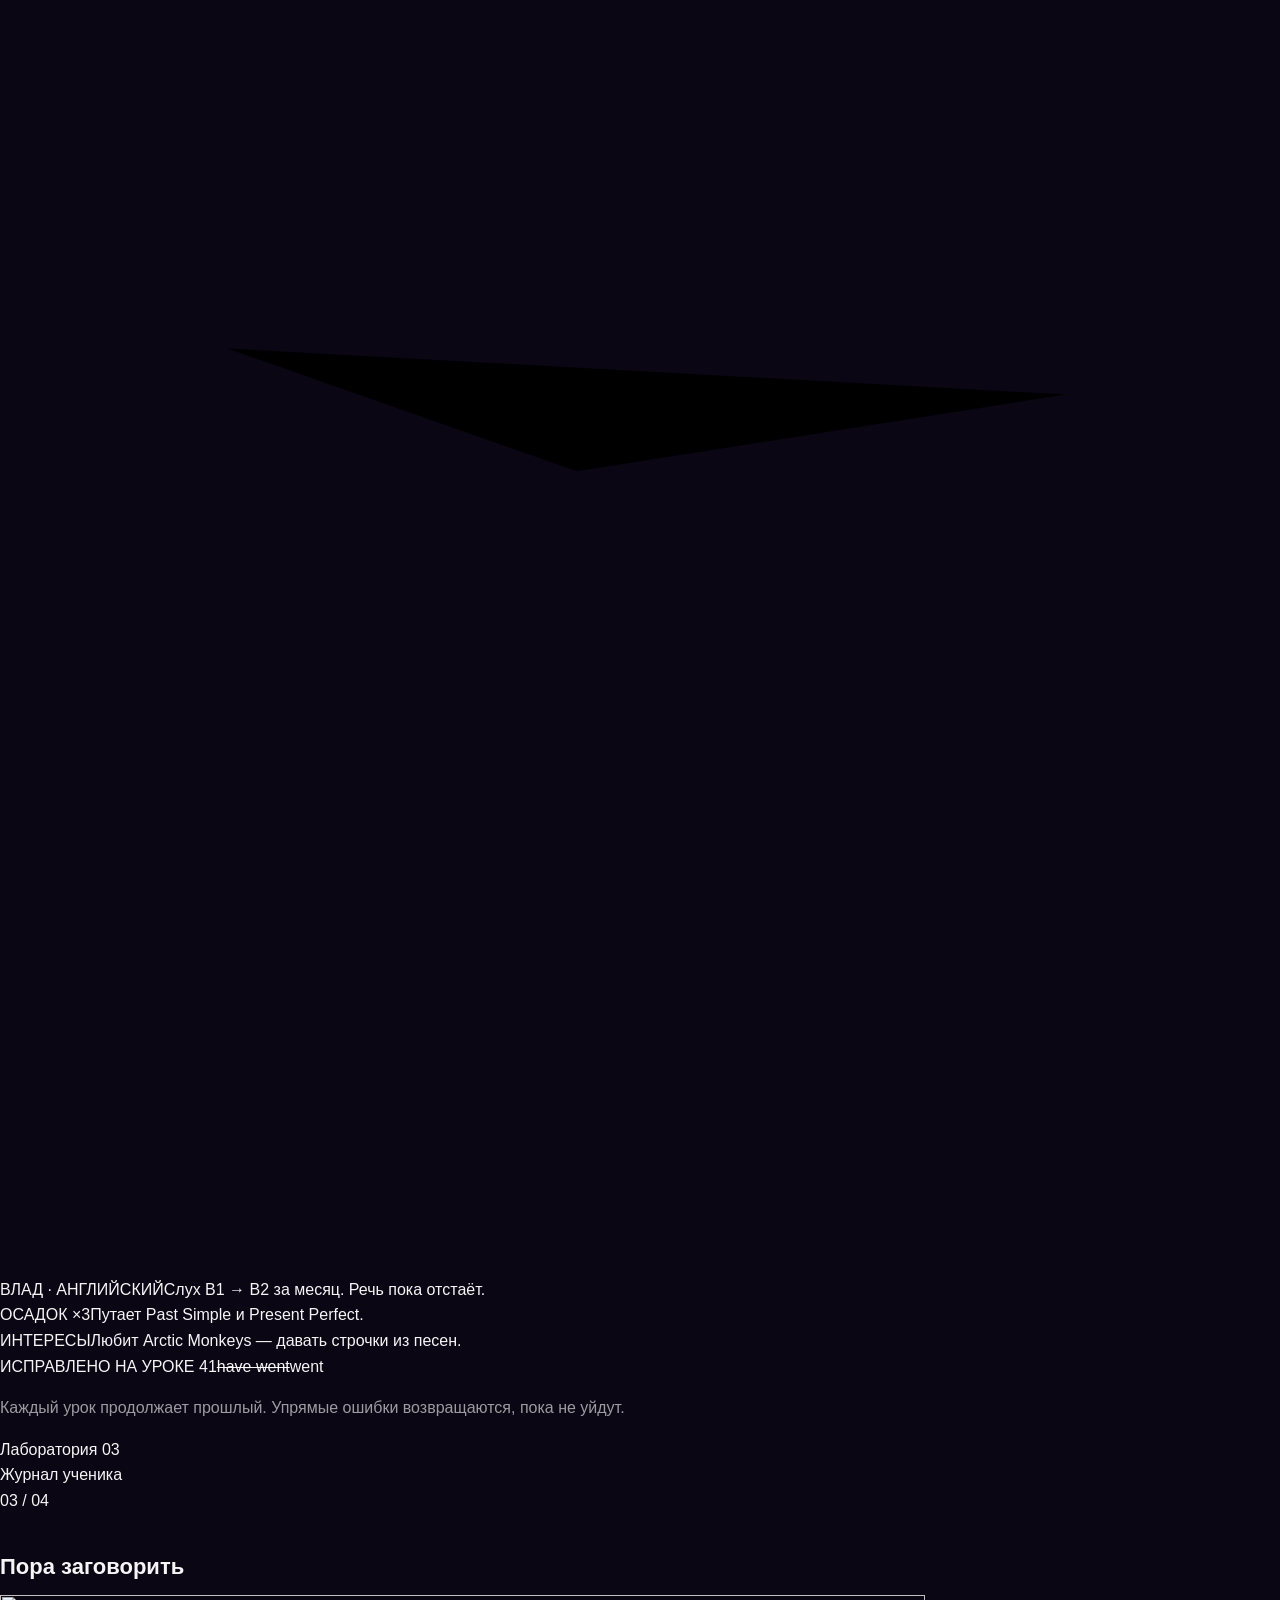
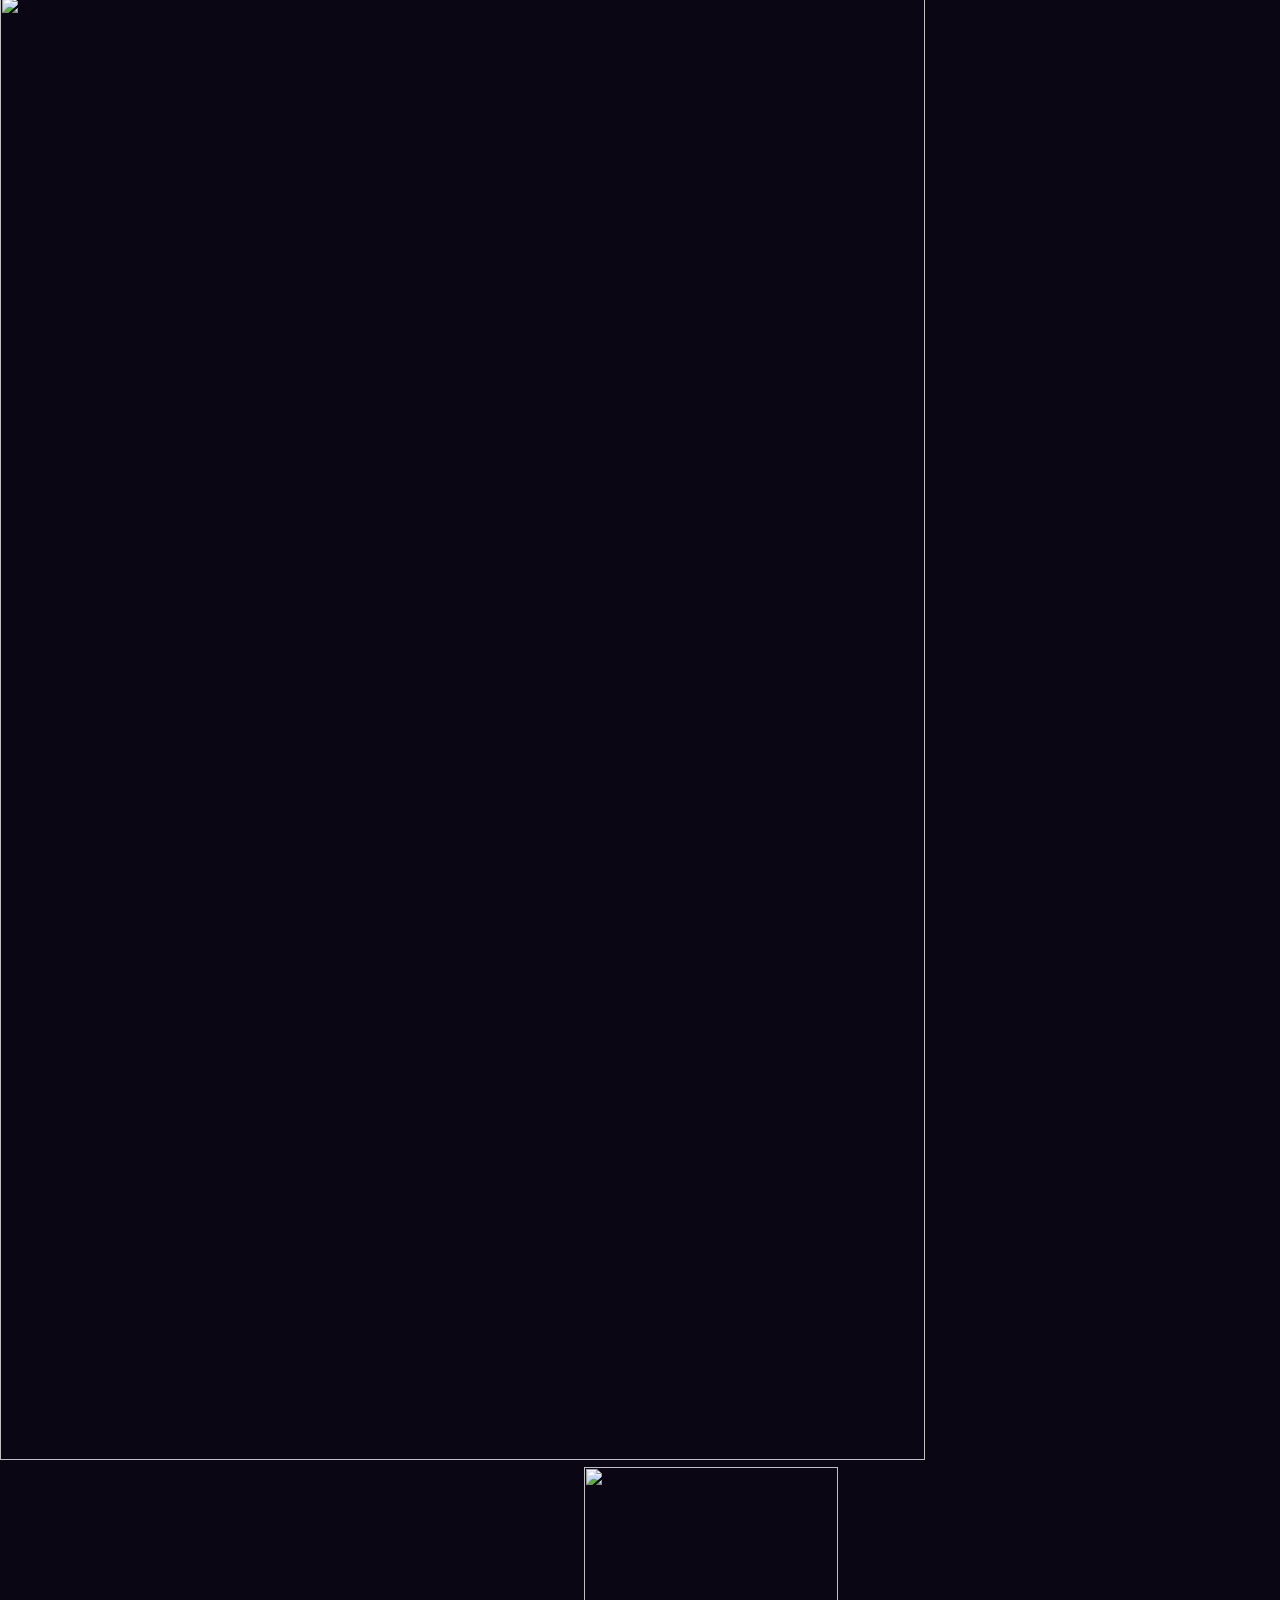
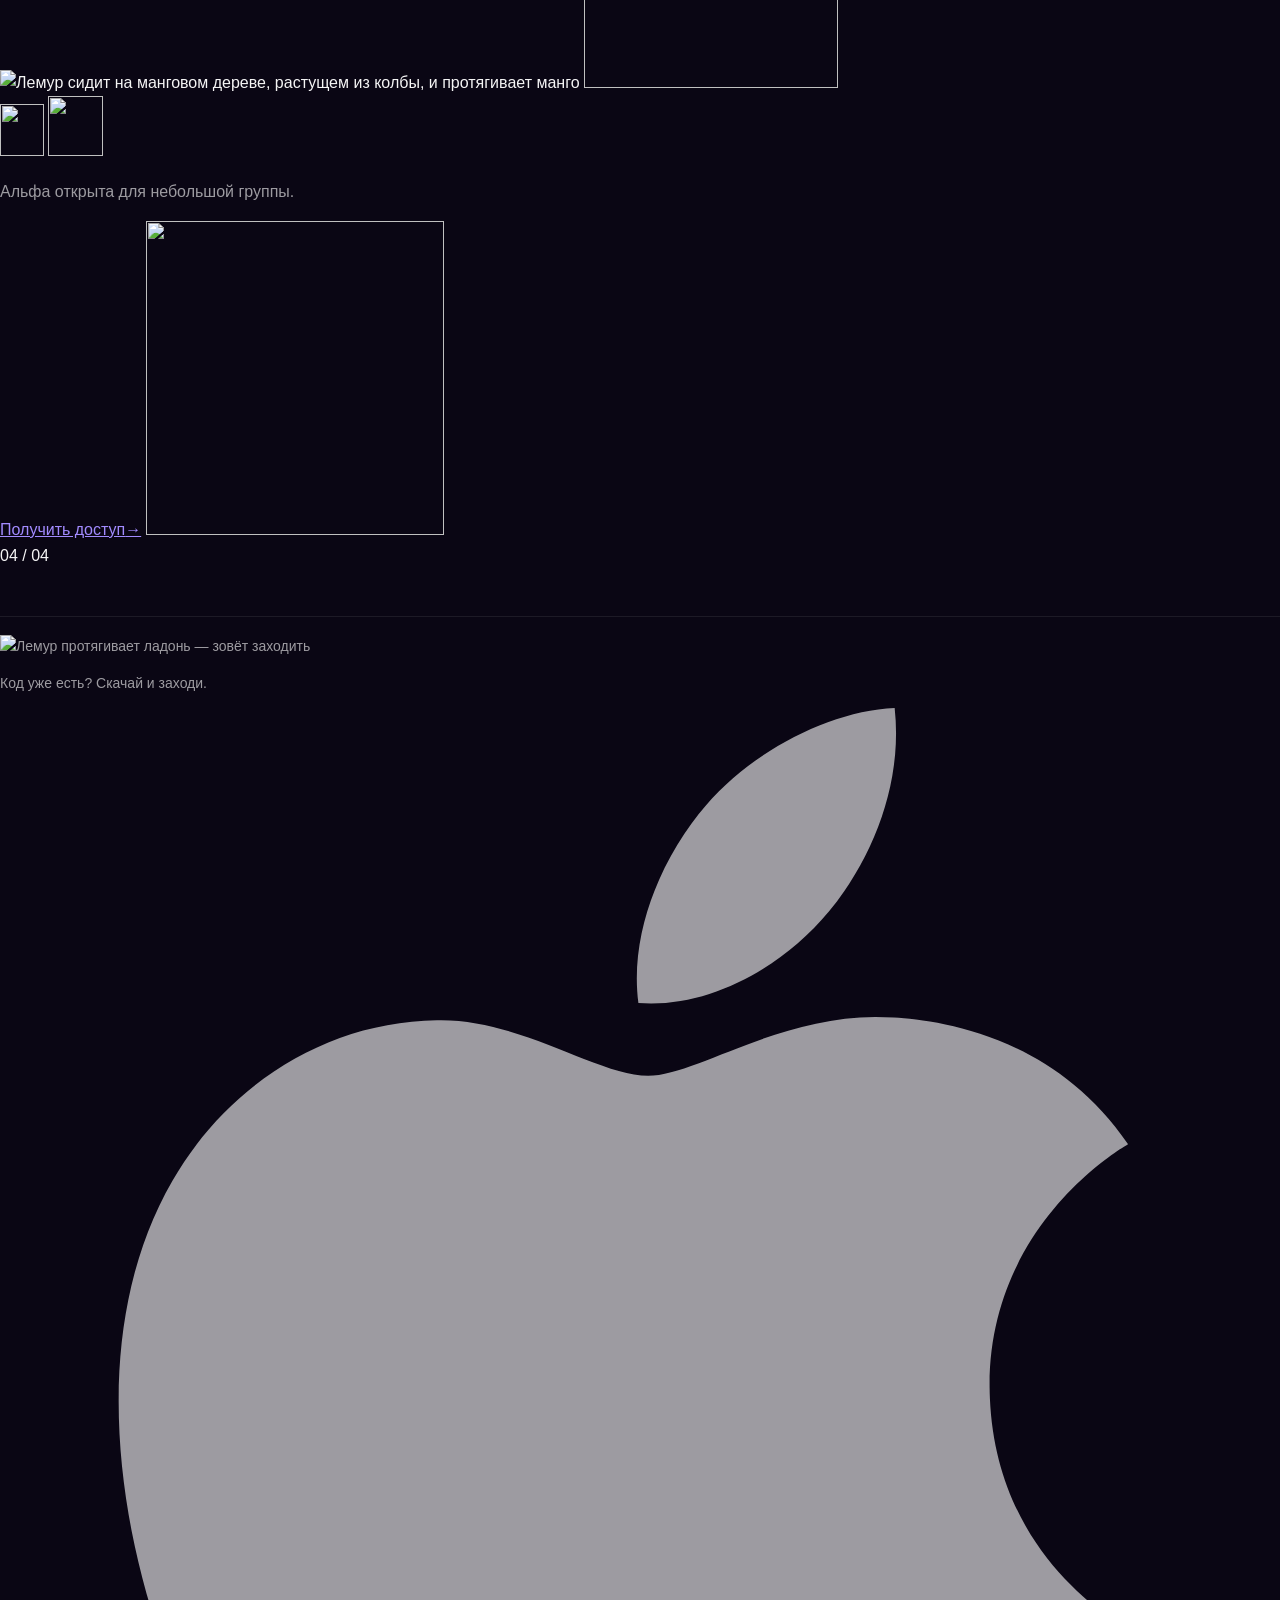
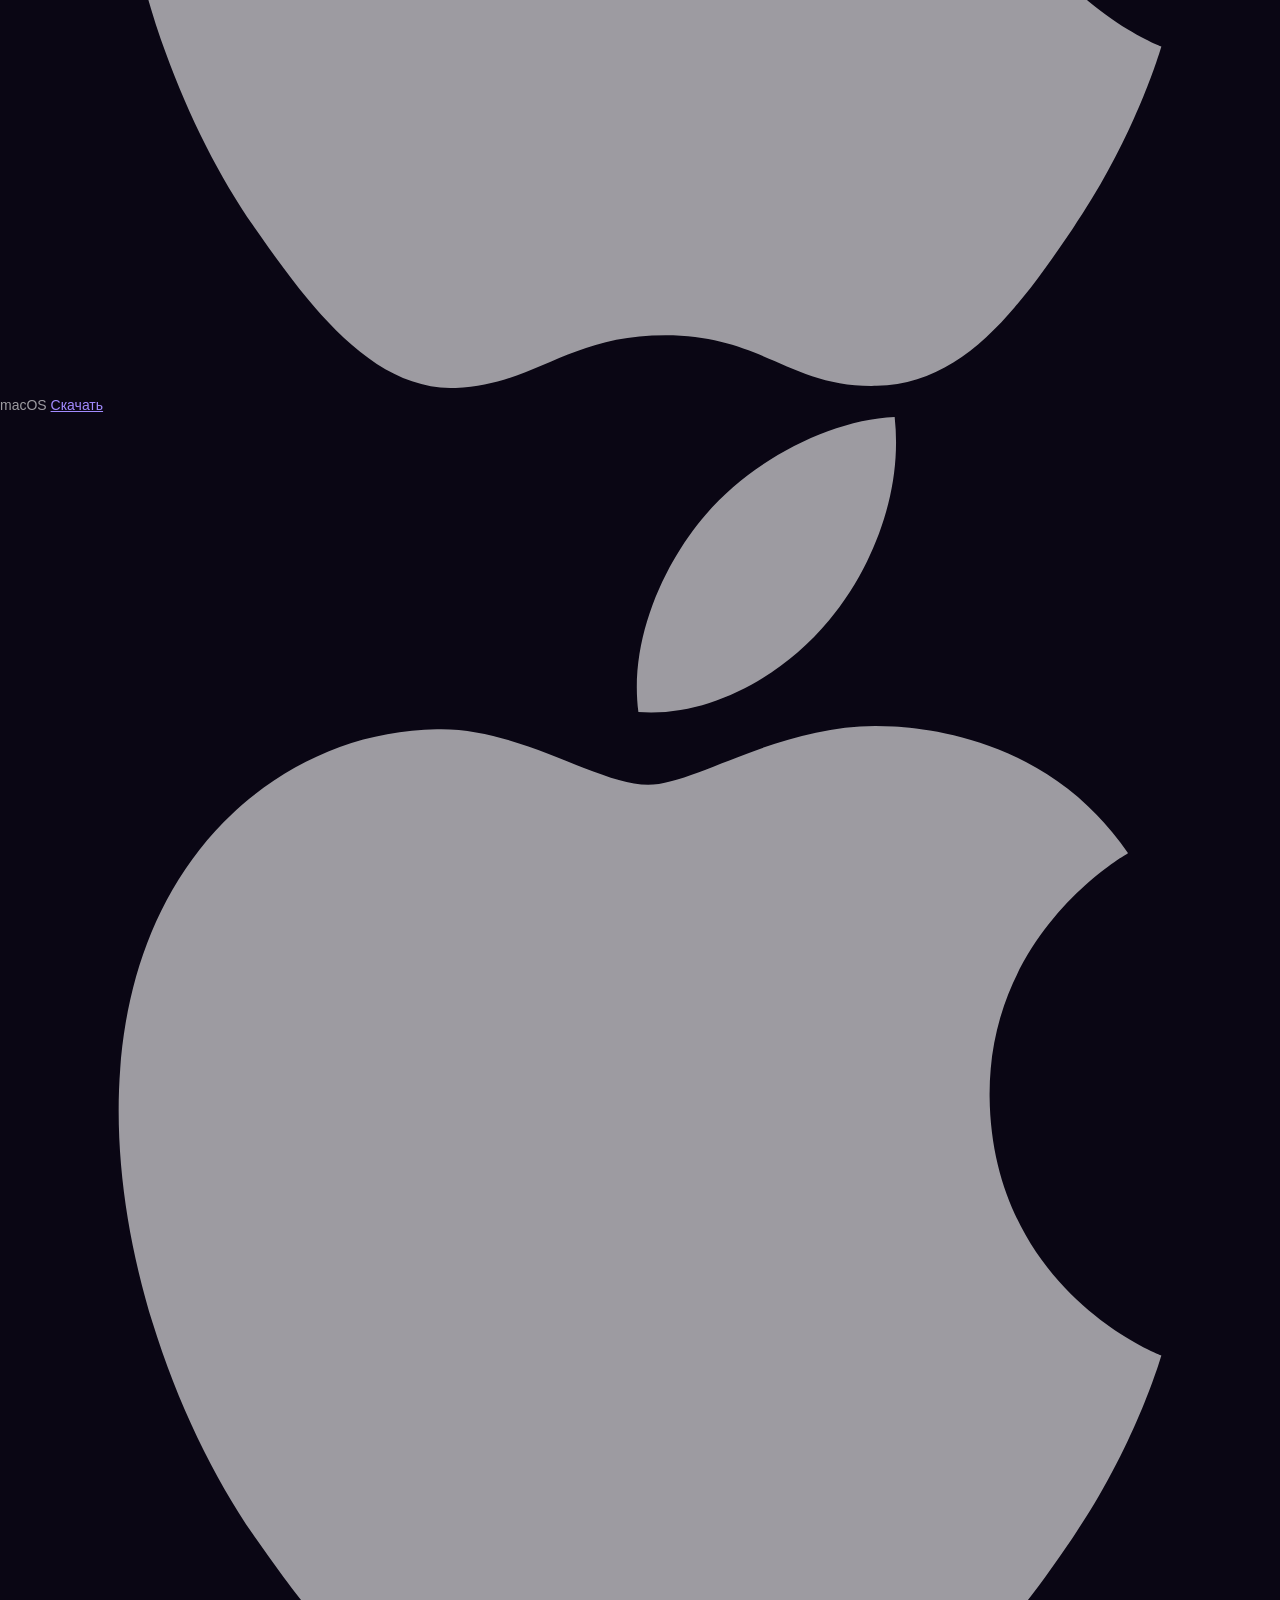
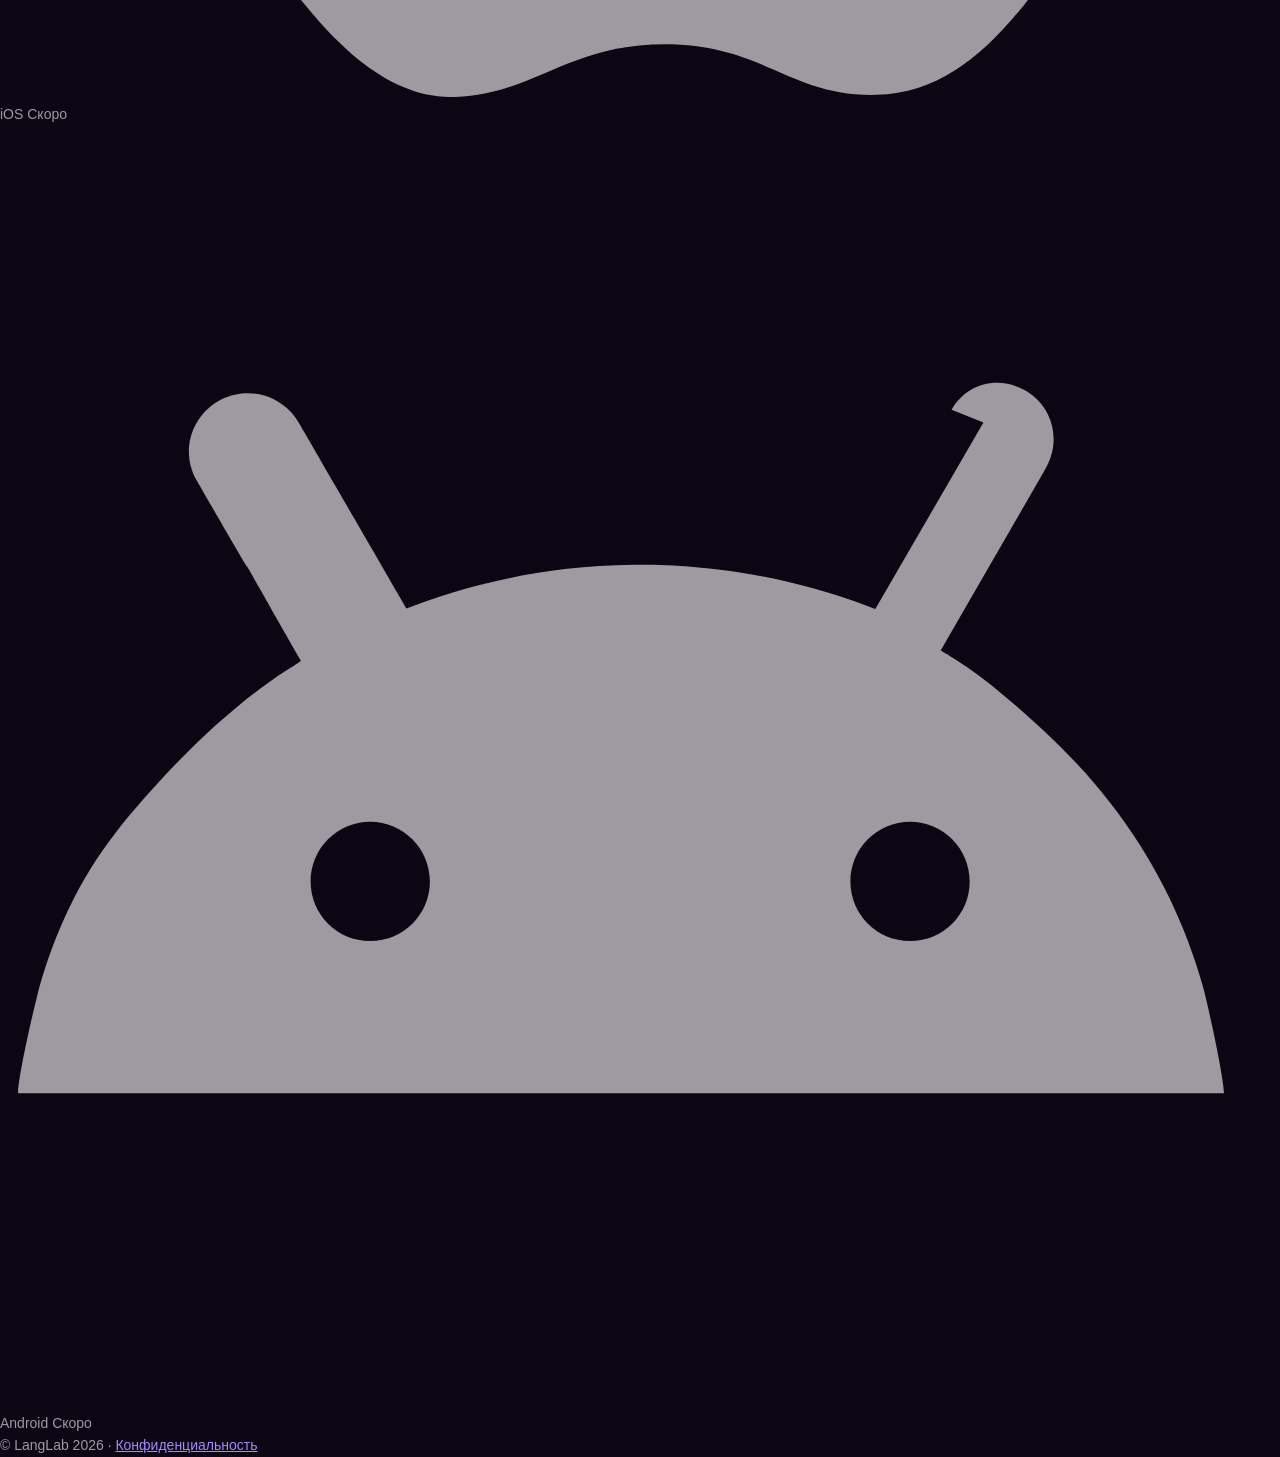
==== commit ed37a0ad: "Download works: a whole-file request got a 206 (R2 reports a range for every read), which browsers r" ====
--- a/site/index.html
+++ b/site/index.html
@@ -11,6 +11,8 @@
 <meta property="og:type" content="website">
 <meta name="theme-color" content="#f4e8dc">
 <link rel="icon" href="/favicon.svg" type="image/svg+xml">
+<link rel="icon" href="/favicon-32.png" sizes="32x32" type="image/png">
+<link rel="apple-touch-icon" href="/apple-touch-icon.png">
 <link rel="preload" href="/fonts/sofia-cyrillic.woff2" as="font" type="font/woff2" crossorigin>
 <link rel="preload" href="/fonts/golos-cyrillic.woff2" as="font" type="font/woff2" crossorigin>
 <link rel="stylesheet" href="/vendor/lenis.css">
@@ -37,7 +39,7 @@
   </div>
   <img class="seam-leaf leaf-a" src="/img/leaf.webp" alt="" width="476" height="281">
   <img class="seam-leaf leaf-b" src="/img/leaf-blur.webp" alt="" width="303" height="244">
-  <div class="rings"><span class="ll-tail" role="img" aria-label="Кадр 1 из 4"><i class="now"></i><i></i><i></i><i></i></span><span class="ll-tail-label">01 / 04</span></div>
+  <div class="rings"><span class="ll-tail" role="img" aria-label="Лаборатория 1 из 4"><i class="now"></i><i></i><i></i><i></i></span><span class="ll-tail-label">01 / 04</span></div>
 </section>
 
 <!-- кадр 02 · всегда на связи · ночь -->
@@ -65,8 +67,8 @@
     </div>
   </figure>
   <div class="lead l2"><p>Урок, когда удобно тебе: утром, в обед или в два часа ночи.</p></div>
-  <div class="ll-credits"><div class="ll-credit ll-credit-tl">Кадр 02</div><div class="ll-credit ll-credit-bl">Ночь · на связи</div></div>
-  <div class="rings"><span class="ll-tail" role="img" aria-label="Кадр 2 из 4"><i class="on"></i><i class="now"></i><i></i><i></i></span><span class="ll-tail-label">02 / 04</span></div>
+  <div class="ll-credits"><div class="ll-credit ll-credit-tl">Лаборатория 02</div><div class="ll-credit ll-credit-bl">Ночь · на связи</div></div>
+  <div class="rings"><span class="ll-tail" role="img" aria-label="Лаборатория 2 из 4"><i class="on"></i><i class="now"></i><i></i><i></i></span><span class="ll-tail-label">02 / 04</span></div>
 </section>
 
 <!-- кадр 03 · помнит всё · та же ночь -->
@@ -80,8 +82,8 @@
   <div class="note nc"><span class="pin"></span><span class="note-tag">ИНТЕРЕСЫ</span><span>Любит Arctic Monkeys — давать строчки из песен.</span></div>
   <div class="note nd"><span class="pin"></span><span class="note-tag">ИСПРАВЛЕНО НА УРОКЕ 41</span><span class="nd-fix"><span class="ll-voice" lang="en" style="transform: rotate(-7deg)"><s>have went</s>went</span></span></div>
   <div class="lead l3"><p>Каждый урок продолжает прошлый. Упрямые ошибки возвращаются, пока не уйдут.</p></div>
-  <div class="ll-credits"><div class="ll-credit ll-credit-tl">Кадр 03</div><div class="ll-credit ll-credit-bl">Журнал ученика</div></div>
-  <div class="rings rings-left"><span class="ll-tail" role="img" aria-label="Кадр 3 из 4"><i class="on"></i><i class="on"></i><i class="now"></i><i></i></span><span class="ll-tail-label">03 / 04</span></div>
+  <div class="ll-credits"><div class="ll-credit ll-credit-tl">Лаборатория 03</div><div class="ll-credit ll-credit-bl">Журнал ученика</div></div>
+  <div class="rings rings-left"><span class="ll-tail" role="img" aria-label="Лаборатория 3 из 4"><i class="on"></i><i class="on"></i><i class="now"></i><i></i></span><span class="ll-tail-label">03 / 04</span></div>
 </section>
 
 <!-- кадр 04 · пора заговорить · утро, финал: главное — кнопка -->
@@ -101,7 +103,7 @@
       <img class="mango-land" src="/img/mango.webp" alt="" width="298" height="314" loading="lazy">
     </div>
   </div>
-  <div class="rings"><span class="ll-tail" role="img" aria-label="Кадр 4 из 4"><i class="on"></i><i class="on"></i><i class="on"></i><i class="now"></i></span><span class="ll-tail-label">04 / 04</span></div>
+  <div class="rings"><span class="ll-tail" role="img" aria-label="Лаборатория 4 из 4"><i class="on"></i><i class="on"></i><i class="on"></i><i class="now"></i></span><span class="ll-tail-label">04 / 04</span></div>
 </section>
 
 </main>
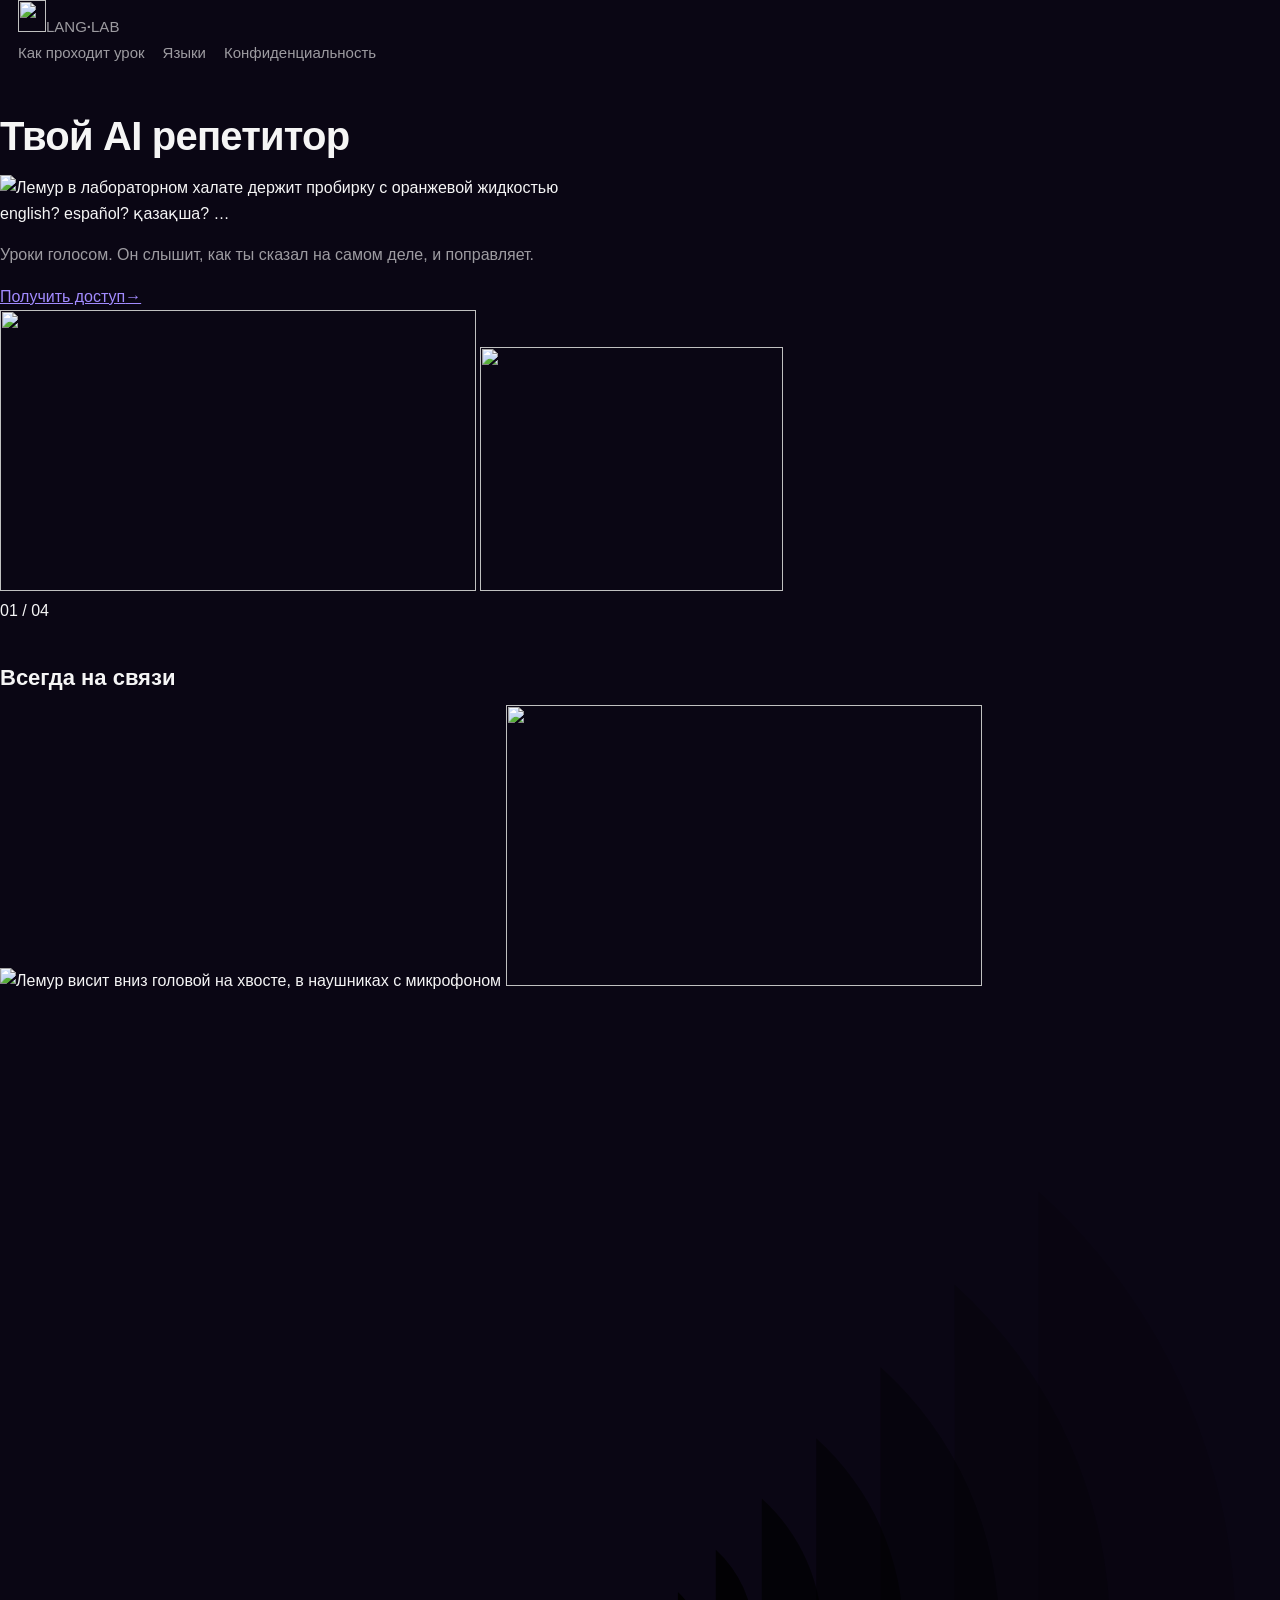
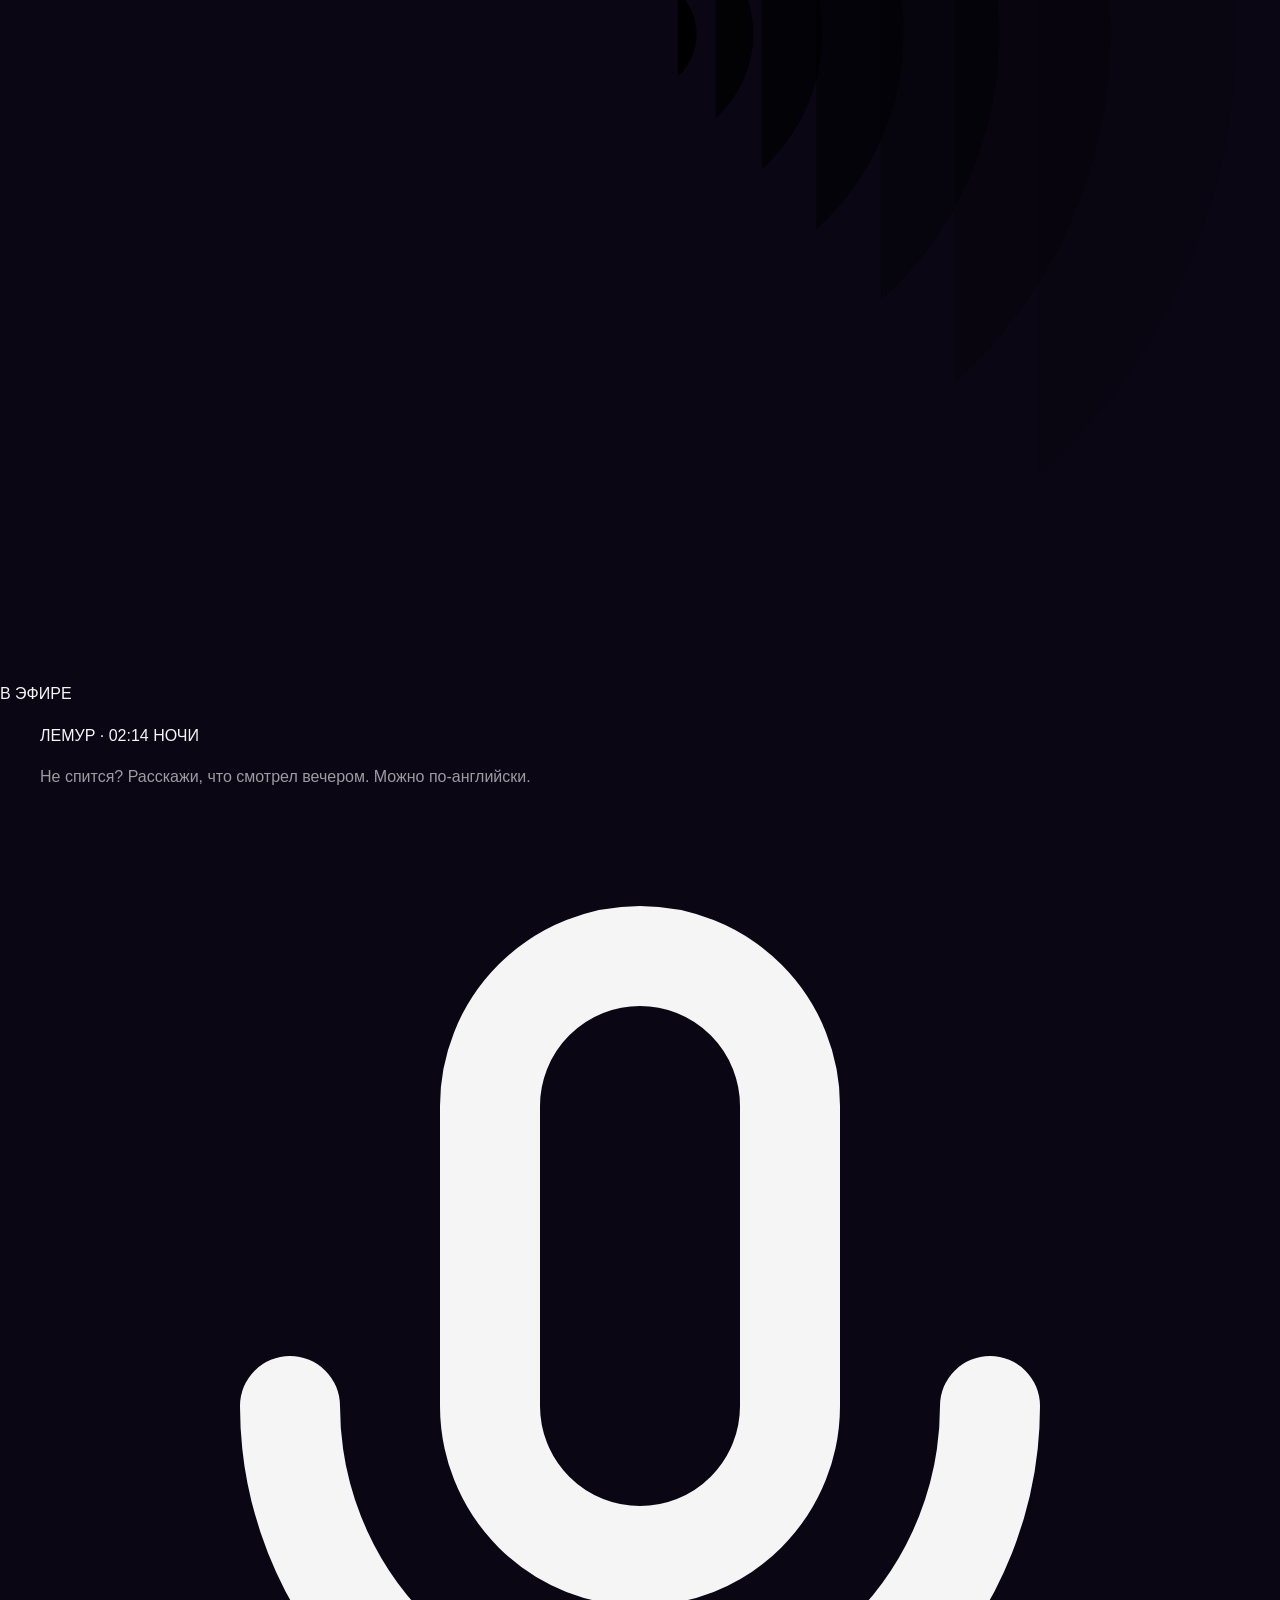
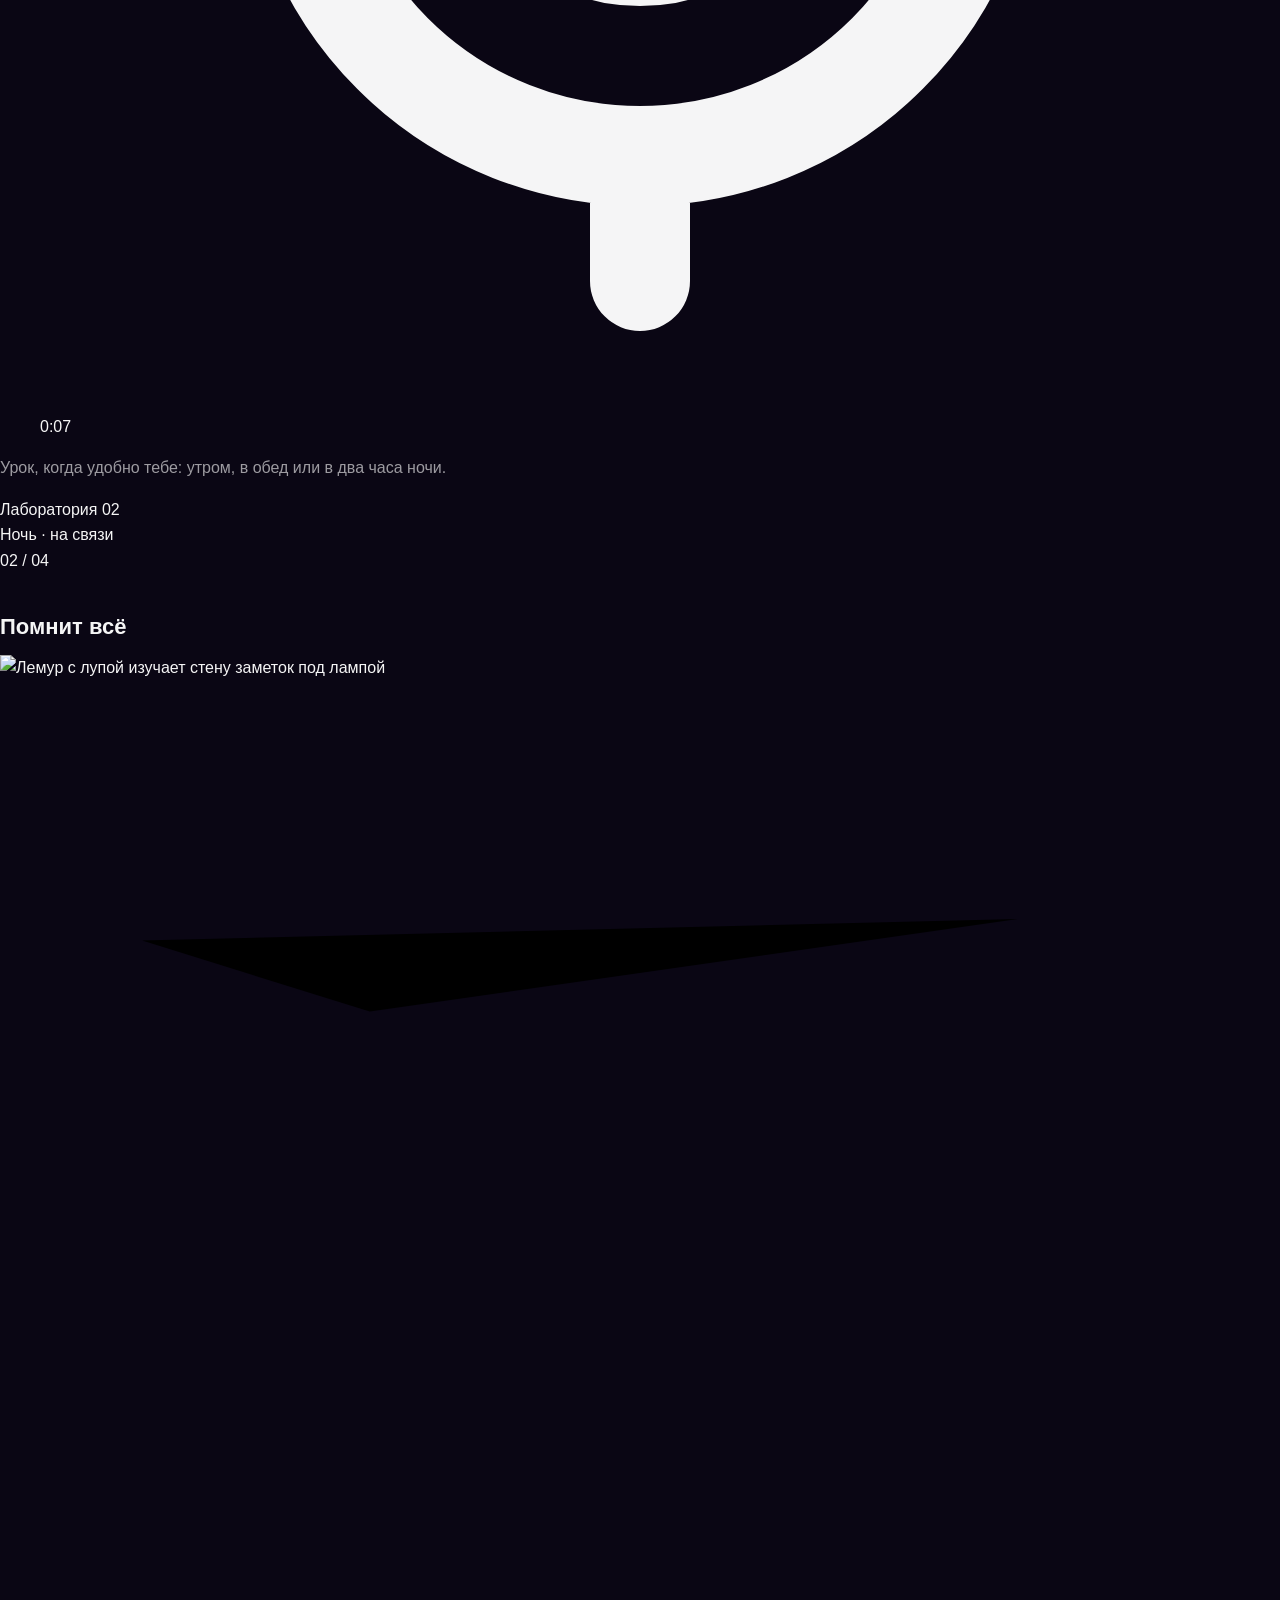
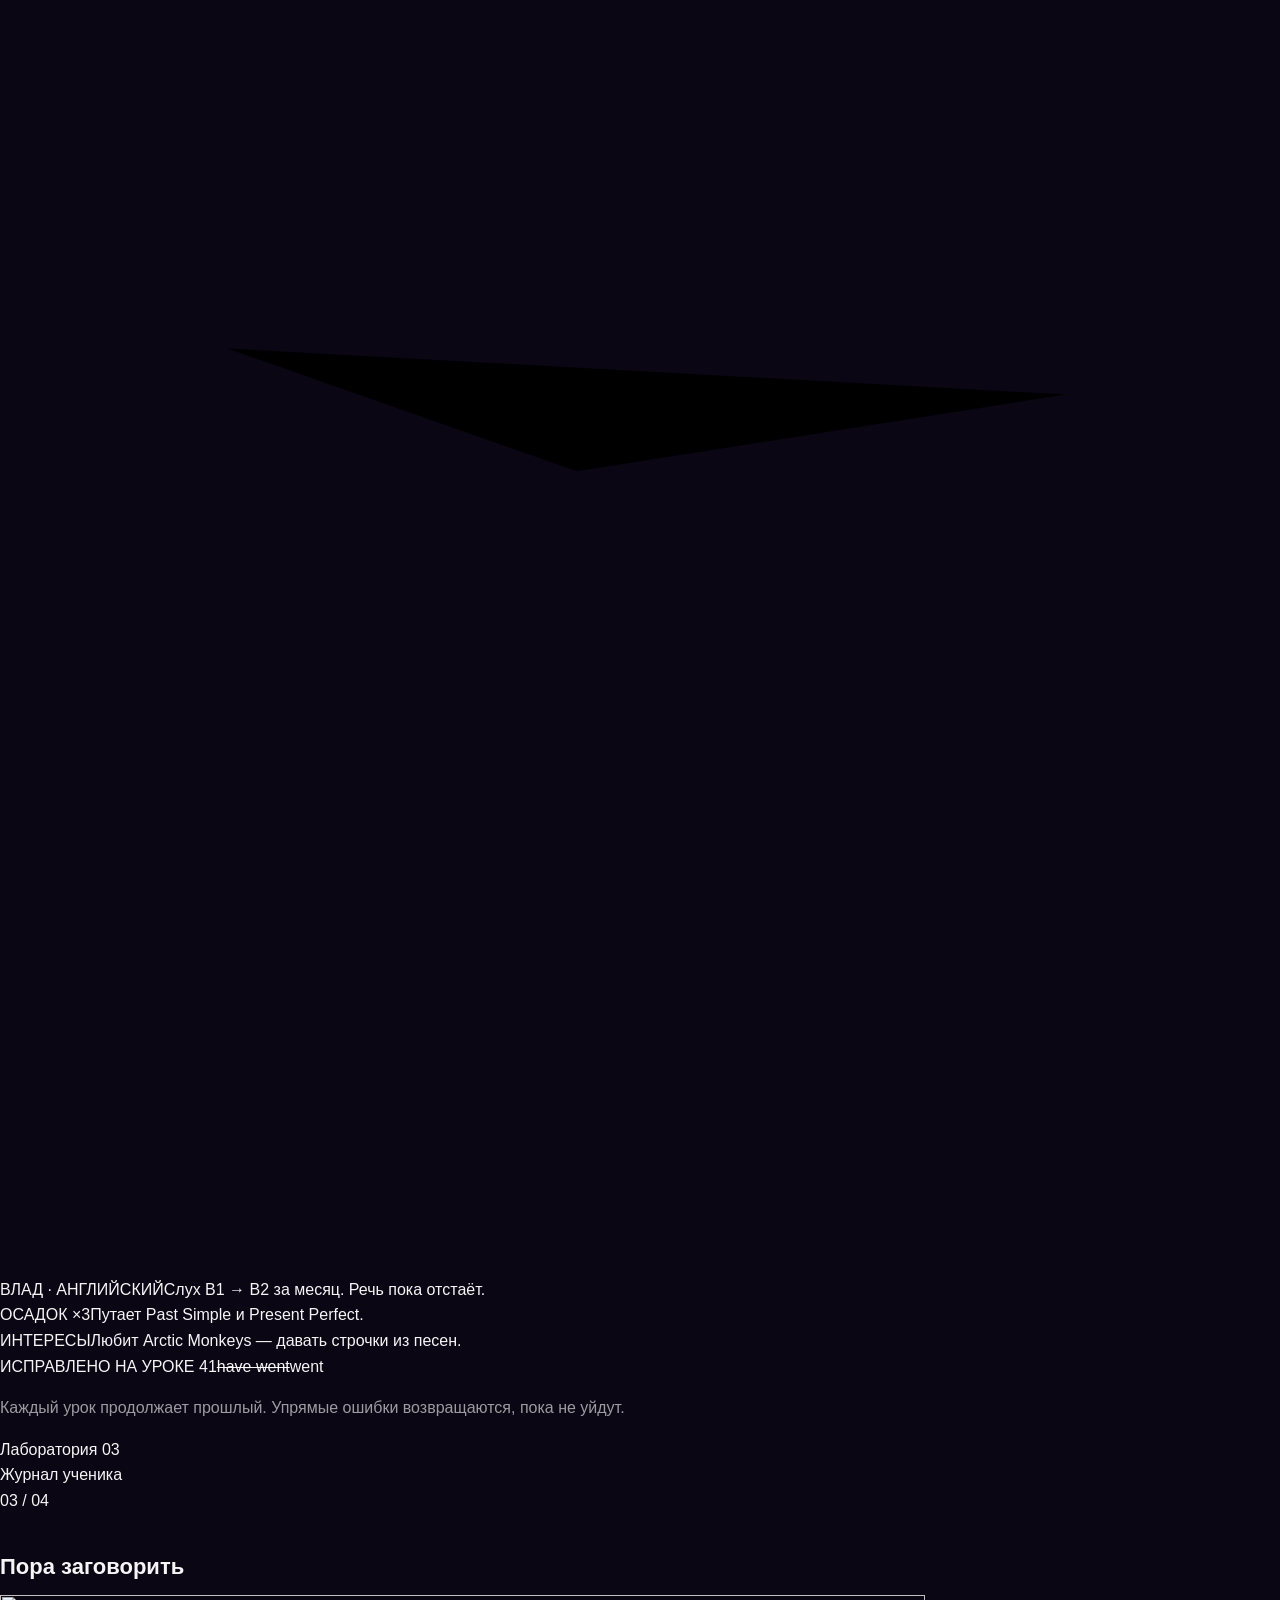
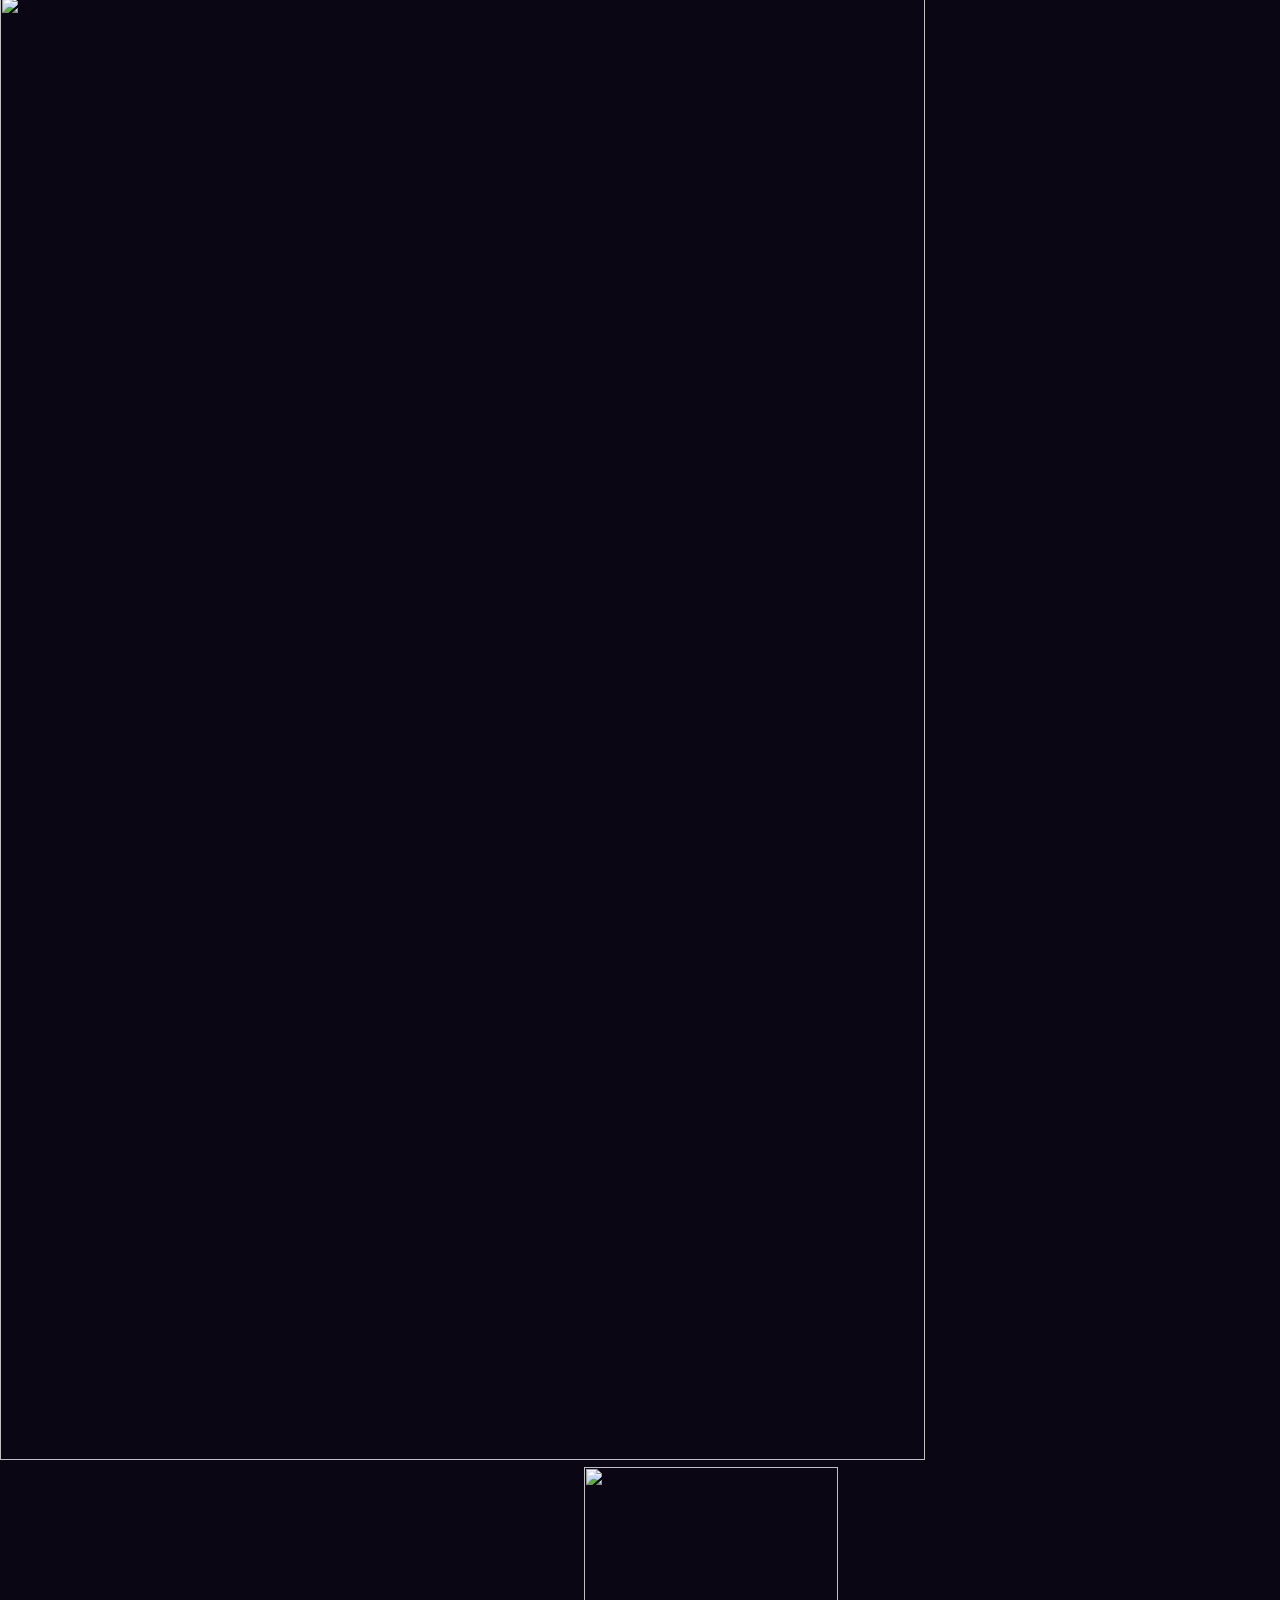
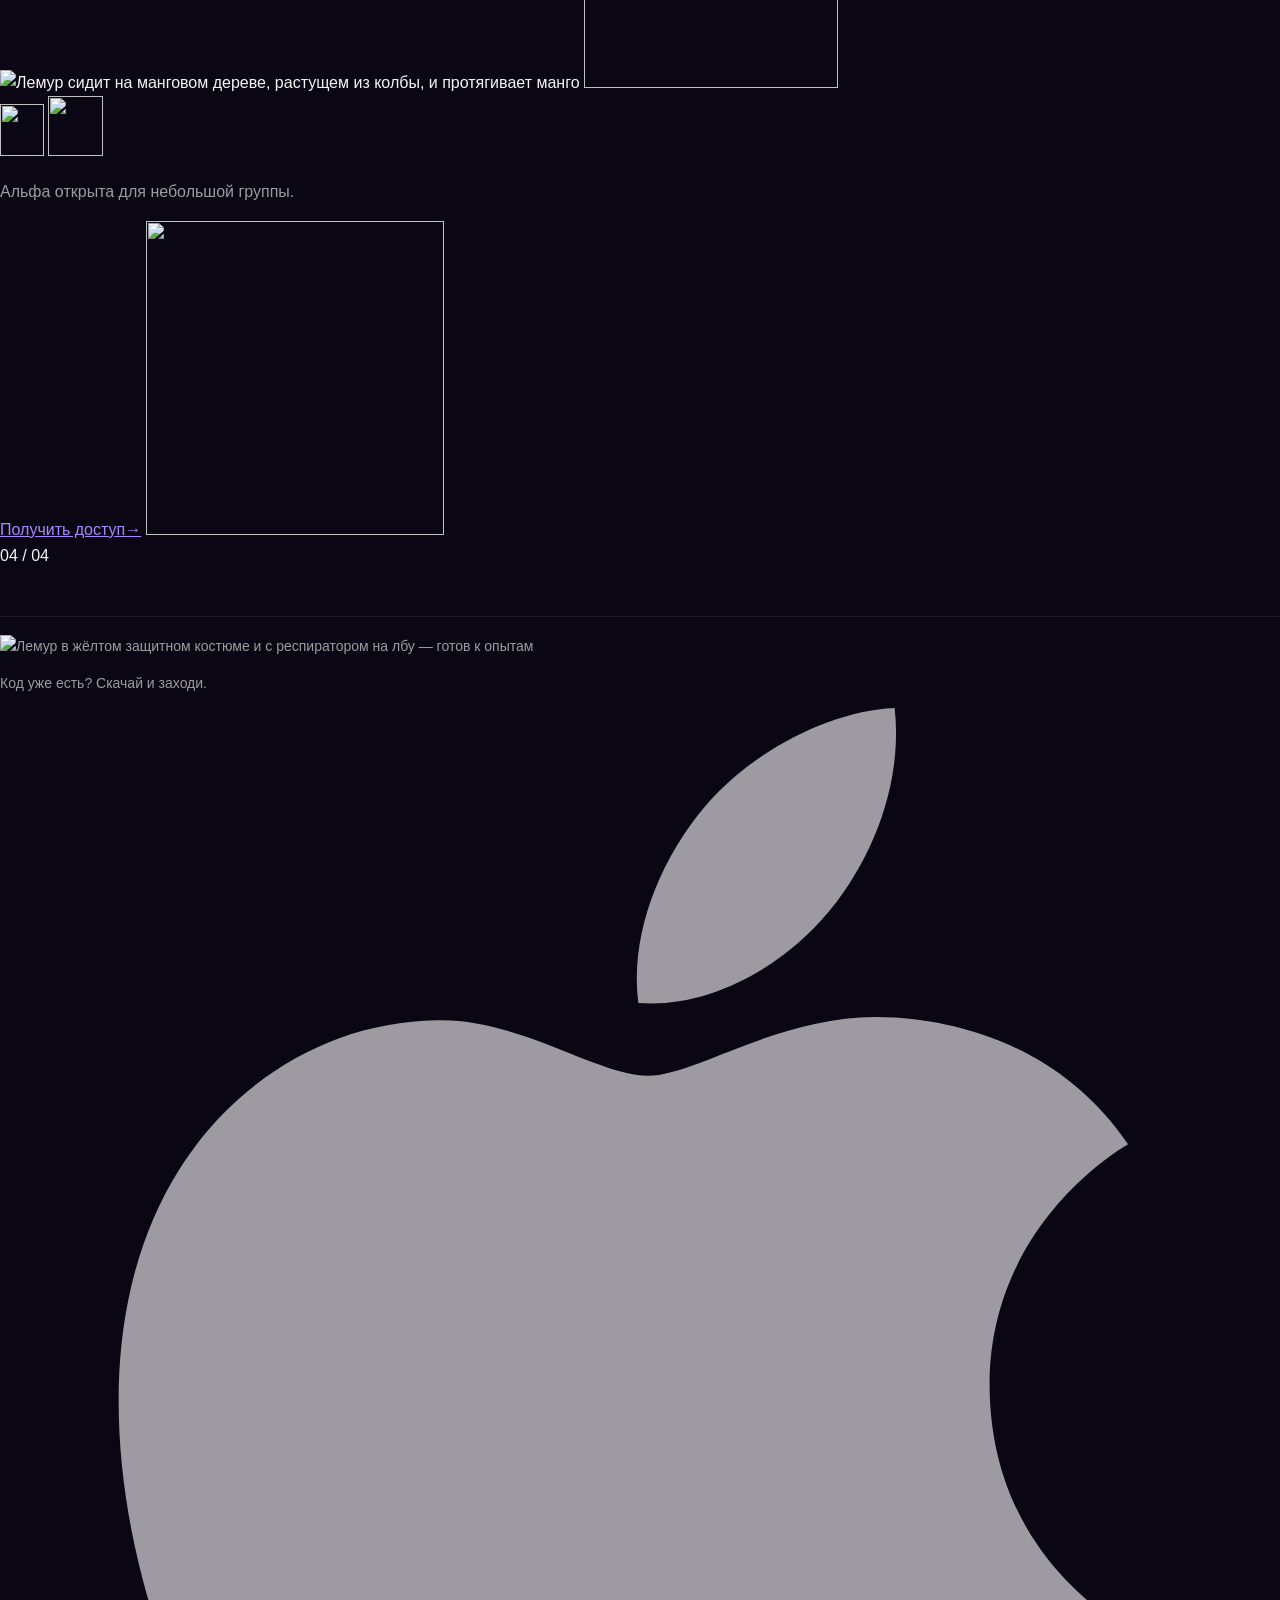
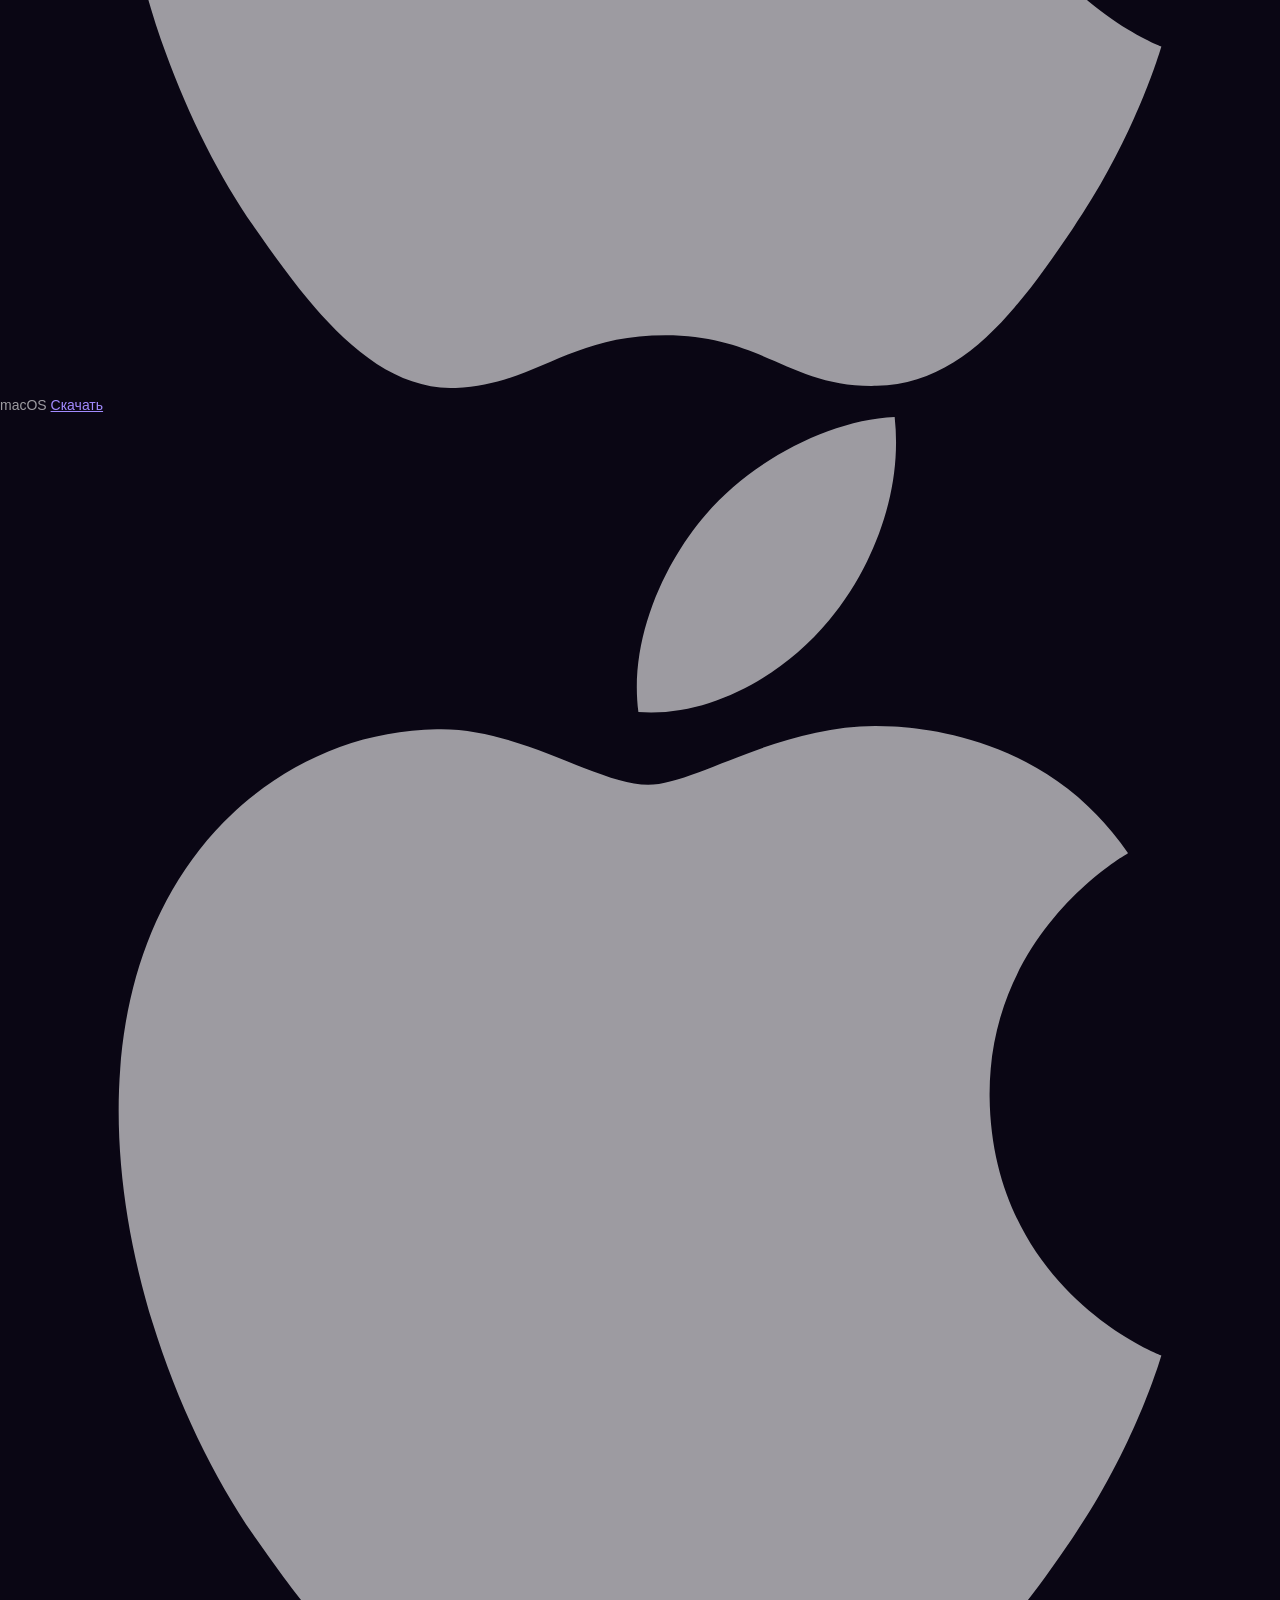
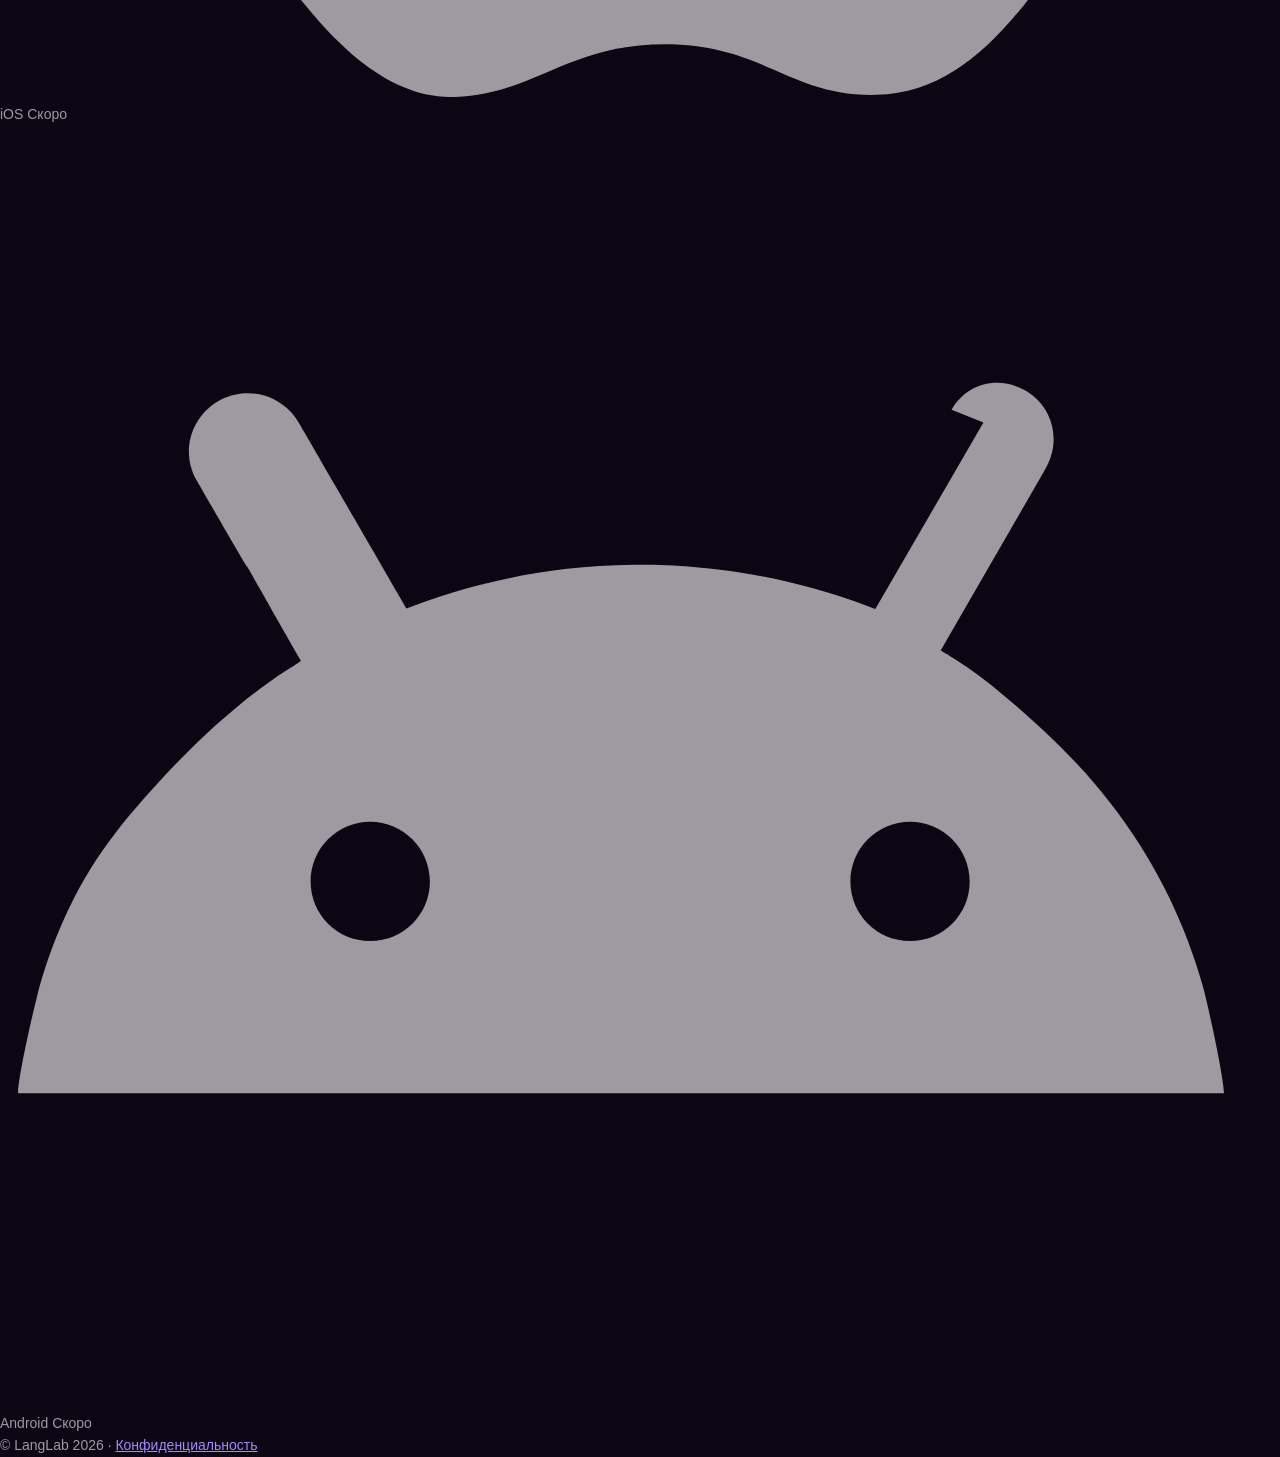
==== commit 835e0b36: "The footer's lemur is in a yellow hazmat suit with a respirator on his forehead: the lab is ready fo" ====
--- a/site/index.html
+++ b/site/index.html
@@ -120,8 +120,8 @@
     </filter>
   </svg>
 
-  <!-- лемур зовёт: открытая ладонь ведёт к строке macOS -->
-  <img class="r5" src="/img/lemur-hand.webp" alt="Лемур протягивает ладонь — зовёт заходить" width="811" height="1648" loading="lazy">
+  <!-- лемур в защитном костюме: лаборатория готова к опытам -->
+  <img class="r5" src="/img/lemur-hazmat.webp" alt="Лемур в жёлтом защитном костюме и с респиратором на лбу — готов к опытам" width="894" height="1760" loading="lazy">
 
   <div class="dl">
     <p class="dl-note">Код уже есть? Скачай и заходи.</p>
